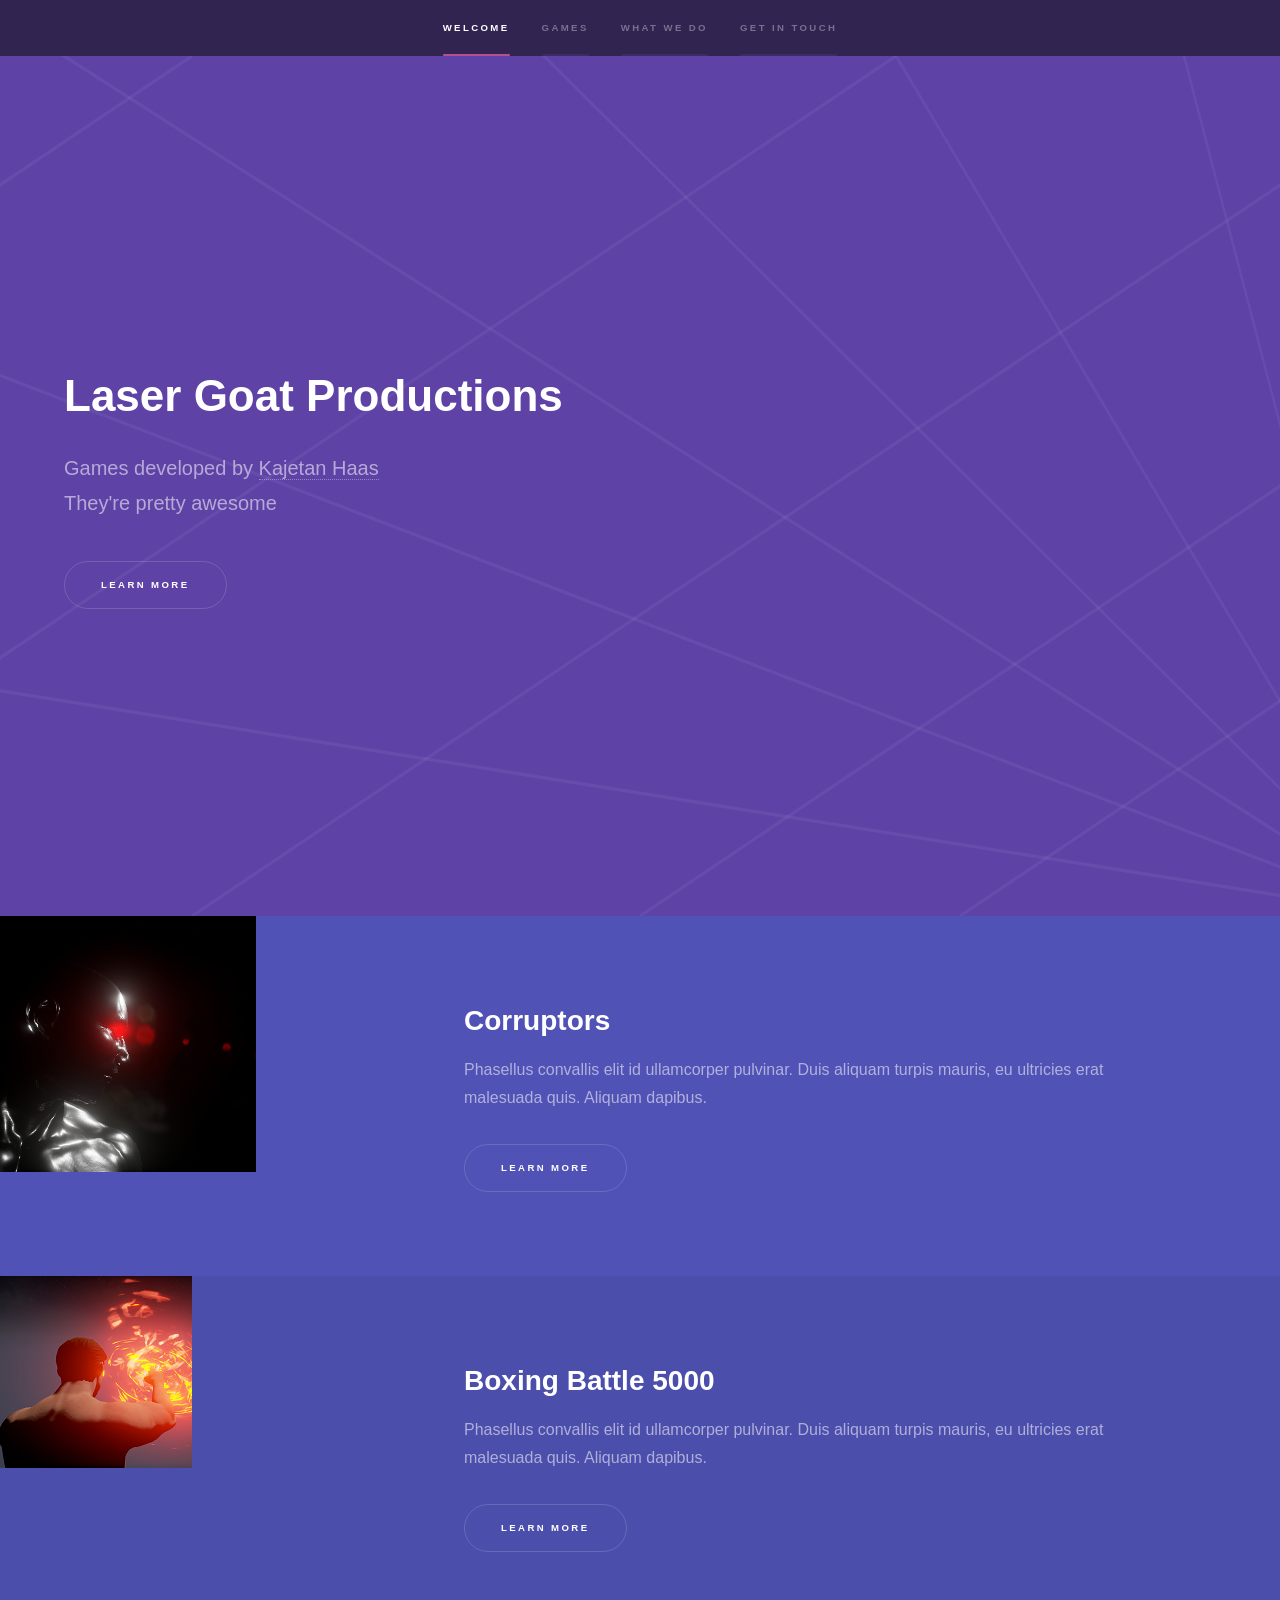
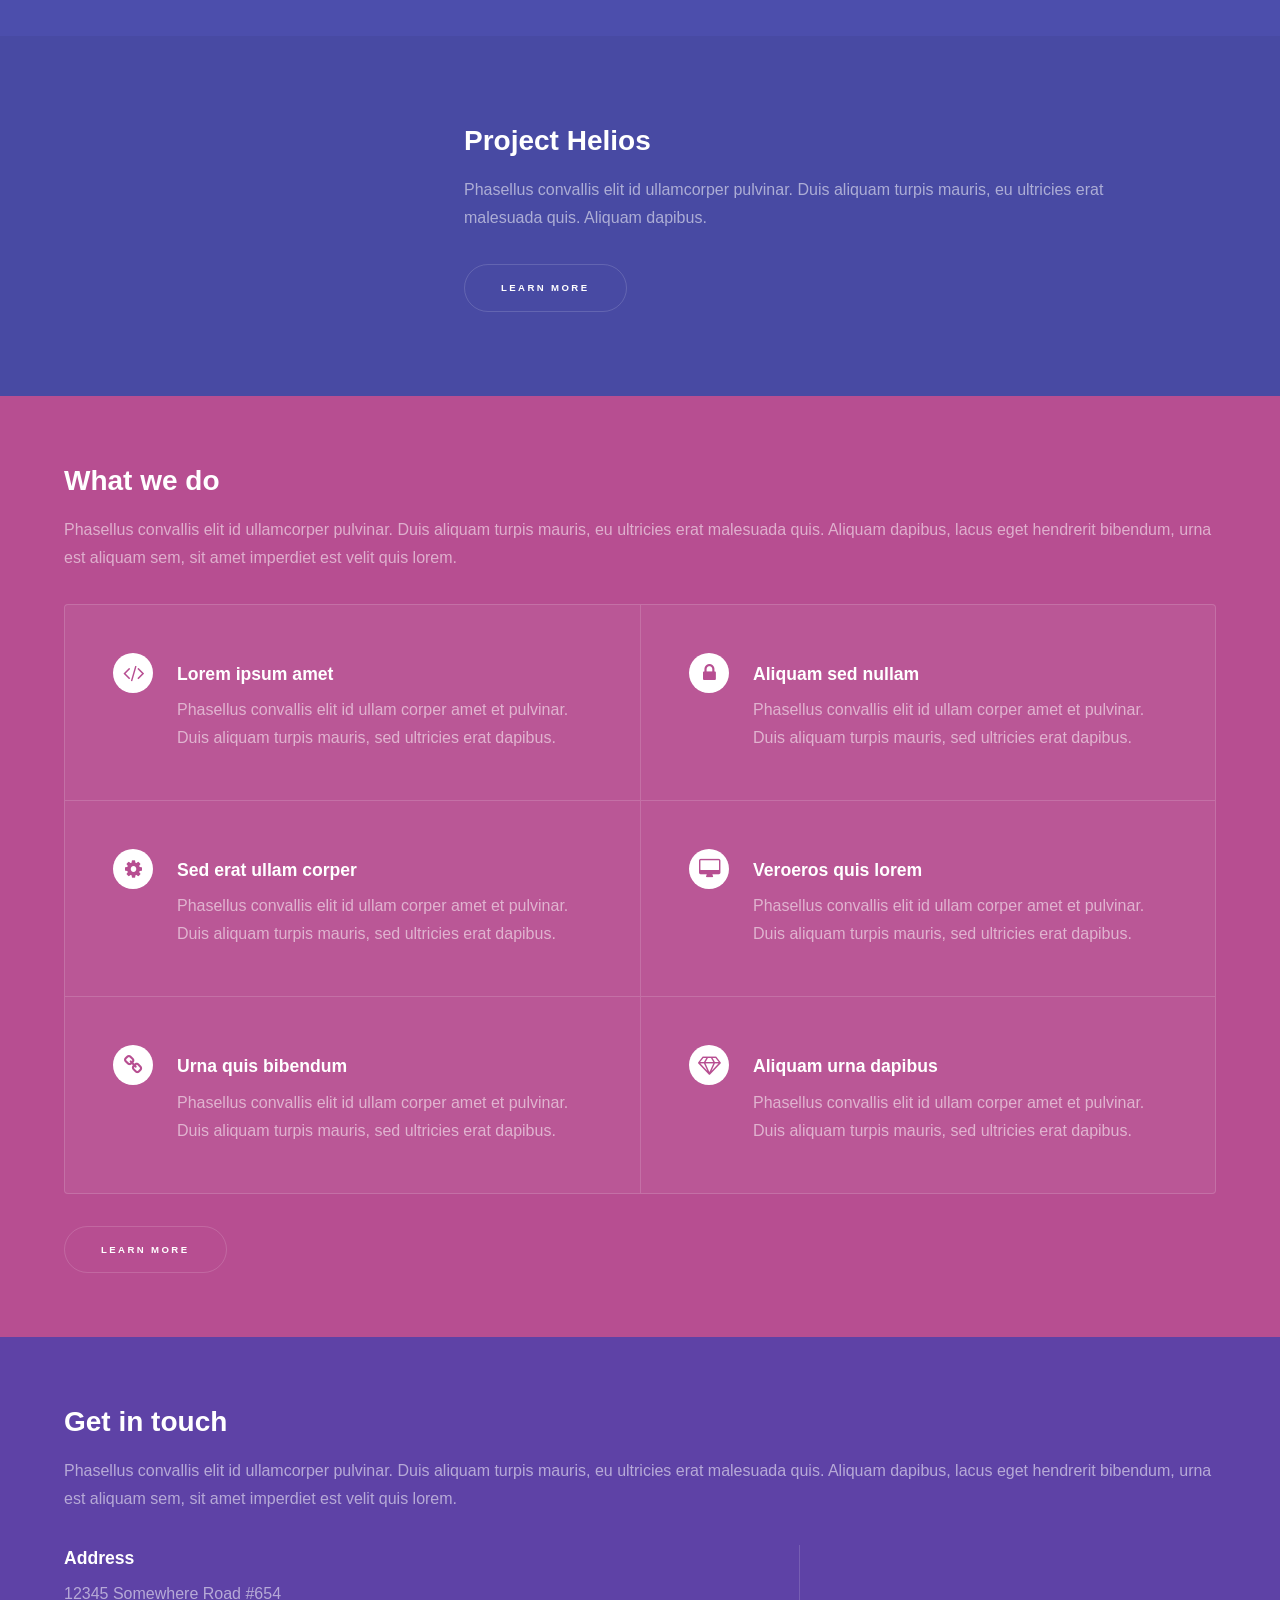
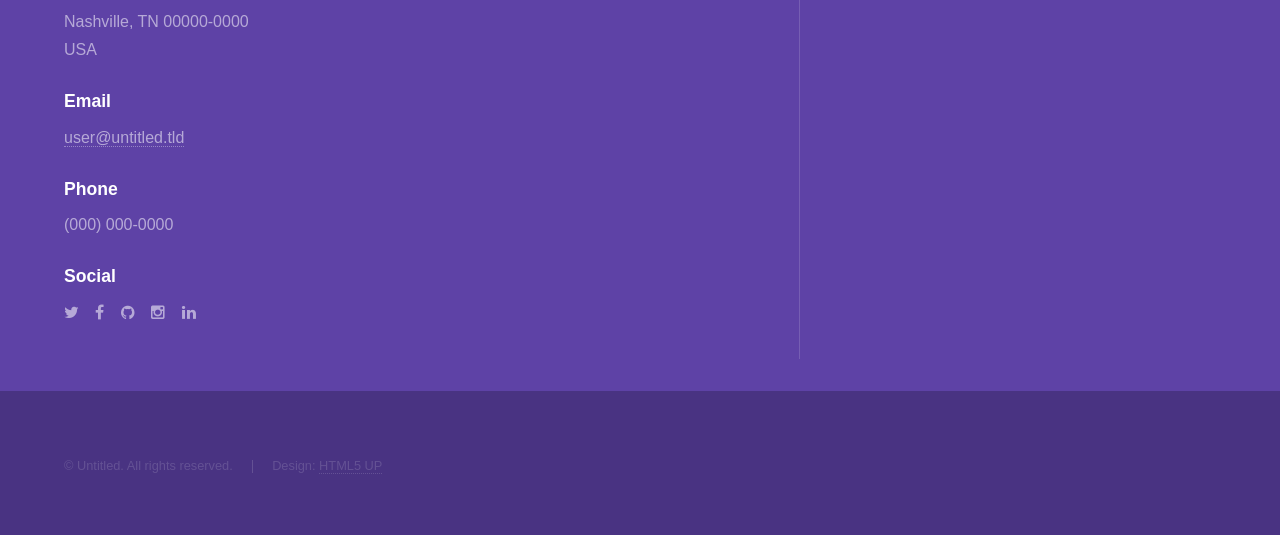
==== index.html @ 39c2677d "initial commit" ====
<!DOCTYPE HTML>
<!--
	Hyperspace by HTML5 UP
	html5up.net | @n33co
	Free for personal and commercial use under the CCA 3.0 license (html5up.net/license)
-->
<html>
	<head>
		<title>Laser Goat Productions</title>
		<meta charset="utf-8" />
		<meta name="viewport" content="width=device-width, initial-scale=1" />
		<!--[if lte IE 8]><script src="assets/js/ie/html5shiv.js"></script><![endif]-->
		<link rel="stylesheet" href="assets/css/main.css" />
		<!--[if lte IE 9]><link rel="stylesheet" href="assets/css/ie9.css" /><![endif]-->
		<!--[if lte IE 8]><link rel="stylesheet" href="assets/css/ie8.css" /><![endif]-->
	</head>
	<body>

		<!-- Sidebar -->
			<section id="sidebar">
				<div class="inner">
					<nav>
						<ul>
							<li><a href="#intro">Welcome</a></li>
							<li><a href="#one">Games</a></li>
							<li><a href="#two">What we do</a></li>
							<li><a href="#three">Get in touch</a></li>
						</ul>
					</nav>
				</div>
			</section>

		<!-- Wrapper -->
			<div id="wrapper">

				<!-- Intro -->
					<section id="intro" class="wrapper style1 fullscreen fade-up">
						<div class="inner">
							<h1>Laser Goat Productions</h1>
							<p>Games developed by <a href="http://kajetanhaas.me">Kajetan Haas</a><br />
							They're pretty awesome</p>
							<ul class="actions">
								<li><a href="#one" class="button scrolly">Learn more</a></li>
							</ul>
						</div>
					</section>

				<!-- One -->
					<section id="one" class="wrapper style2 spotlights">
						<section>
							<a href="#" class="image"><img src="images/pic01.jpg" alt="" data-position="center center" /></a>
							<div class="content">
								<div class="inner">
									<h2>Corruptors</h2>
									<p>Phasellus convallis elit id ullamcorper pulvinar. Duis aliquam turpis mauris, eu ultricies erat malesuada quis. Aliquam dapibus.</p>
									<ul class="actions">
										<li><a href="#" class="button">Learn more</a></li>
									</ul>
								</div>
							</div>
						</section>
						<section>
							<a href="#" class="image"><img src="images/pic02.jpg" alt="" data-position="top center" /></a>
							<div class="content">
								<div class="inner">
									<h2>Boxing Battle 5000</h2>
									<p>Phasellus convallis elit id ullamcorper pulvinar. Duis aliquam turpis mauris, eu ultricies erat malesuada quis. Aliquam dapibus.</p>
									<ul class="actions">
										<li><a href="#" class="button">Learn more</a></li>
									</ul>
								</div>
							</div>
						</section>
						<section>
							<a href="#" class="image"><img src="images/pic03.jpg" alt="" data-position="25% 25%" /></a>
							<div class="content">
								<div class="inner">
									<h2>Project Helios</h2>
									<p>Phasellus convallis elit id ullamcorper pulvinar. Duis aliquam turpis mauris, eu ultricies erat malesuada quis. Aliquam dapibus.</p>
									<ul class="actions">
										<li><a href="http://voidgoat.github.io/Helios-Web/" class="button">Learn more</a></li>
									</ul>
								</div>
							</div>
						</section>
					</section>

				<!-- Two -->
					<section id="two" class="wrapper style3 fade-up">
						<div class="inner">
							<h2>What we do</h2>
							<p>Phasellus convallis elit id ullamcorper pulvinar. Duis aliquam turpis mauris, eu ultricies erat malesuada quis. Aliquam dapibus, lacus eget hendrerit bibendum, urna est aliquam sem, sit amet imperdiet est velit quis lorem.</p>
							<div class="features">
								<section>
									<span class="icon major fa-code"></span>
									<h3>Lorem ipsum amet</h3>
									<p>Phasellus convallis elit id ullam corper amet et pulvinar. Duis aliquam turpis mauris, sed ultricies erat dapibus.</p>
								</section>
								<section>
									<span class="icon major fa-lock"></span>
									<h3>Aliquam sed nullam</h3>
									<p>Phasellus convallis elit id ullam corper amet et pulvinar. Duis aliquam turpis mauris, sed ultricies erat dapibus.</p>
								</section>
								<section>
									<span class="icon major fa-cog"></span>
									<h3>Sed erat ullam corper</h3>
									<p>Phasellus convallis elit id ullam corper amet et pulvinar. Duis aliquam turpis mauris, sed ultricies erat dapibus.</p>
								</section>
								<section>
									<span class="icon major fa-desktop"></span>
									<h3>Veroeros quis lorem</h3>
									<p>Phasellus convallis elit id ullam corper amet et pulvinar. Duis aliquam turpis mauris, sed ultricies erat dapibus.</p>
								</section>
								<section>
									<span class="icon major fa-chain"></span>
									<h3>Urna quis bibendum</h3>
									<p>Phasellus convallis elit id ullam corper amet et pulvinar. Duis aliquam turpis mauris, sed ultricies erat dapibus.</p>
								</section>
								<section>
									<span class="icon major fa-diamond"></span>
									<h3>Aliquam urna dapibus</h3>
									<p>Phasellus convallis elit id ullam corper amet et pulvinar. Duis aliquam turpis mauris, sed ultricies erat dapibus.</p>
								</section>
							</div>
							<ul class="actions">
								<li><a href="#" class="button">Learn more</a></li>
							</ul>
						</div>
					</section>

				<!-- Three -->
					<section id="three" class="wrapper style1 fade-up">
						<div class="inner">
							<h2>Get in touch</h2>
							<p>Phasellus convallis elit id ullamcorper pulvinar. Duis aliquam turpis mauris, eu ultricies erat malesuada quis. Aliquam dapibus, lacus eget hendrerit bibendum, urna est aliquam sem, sit amet imperdiet est velit quis lorem.</p>
							<div class="split style1">
								<section>
									<ul class="contact">
										<li>
											<h3>Address</h3>
											<span>12345 Somewhere Road #654<br />
											Nashville, TN 00000-0000<br />
											USA</span>
										</li>
										<li>
											<h3>Email</h3>
											<a href="#">user@untitled.tld</a>
										</li>
										<li>
											<h3>Phone</h3>
											<span>(000) 000-0000</span>
										</li>
										<li>
											<h3>Social</h3>
											<ul class="icons">
												<li><a href="#" class="fa-twitter"><span class="label">Twitter</span></a></li>
												<li><a href="#" class="fa-facebook"><span class="label">Facebook</span></a></li>
												<li><a href="#" class="fa-github"><span class="label">GitHub</span></a></li>
												<li><a href="#" class="fa-instagram"><span class="label">Instagram</span></a></li>
												<li><a href="#" class="fa-linkedin"><span class="label">LinkedIn</span></a></li>
											</ul>
										</li>
									</ul>
								</section>
							</div>
						</div>
					</section>

			</div>

		<!-- Footer -->
			<footer id="footer" class="wrapper style1-alt">
				<div class="inner">
					<ul class="menu">
						<li>&copy; Untitled. All rights reserved.</li><li>Design: <a href="http://html5up.net">HTML5 UP</a></li>
					</ul>
				</div>
			</footer>

		<!-- Scripts -->
			<script src="assets/js/jquery.min.js"></script>
			<script src="assets/js/jquery.scrollex.min.js"></script>
			<script src="assets/js/jquery.scrolly.min.js"></script>
			<script src="assets/js/skel.min.js"></script>
			<script src="assets/js/util.js"></script>
			<!--[if lte IE 8]><script src="assets/js/ie/respond.min.js"></script><![endif]-->
			<script src="assets/js/main.js"></script>

	</body>
</html>
---- assets/css/main.css ----
@import url(font-awesome.min.css);

/*
	Hyperspace by HTML5 UP
	html5up.net | @n33co
	Free for personal and commercial use under the CCA 3.0 license (html5up.net/license)
*/

/* Reset */

	html, body, div, span, applet, object, iframe, h1, h2, h3, h4, h5, h6, p, blockquote, pre, a, abbr, acronym, address, big, cite, code, del, dfn, em, img, ins, kbd, q, s, samp, small, strike, strong, sub, sup, tt, var, b, u, i, center, dl, dt, dd, ol, ul, li, fieldset, form, label, legend, table, caption, tbody, tfoot, thead, tr, th, td, article, aside, canvas, details, embed, figure, figcaption, footer, header, hgroup, menu, nav, output, ruby, section, summary, time, mark, audio, video {
		margin: 0;
		padding: 0;
		border: 0;
		font-size: 100%;
		font: inherit;
		vertical-align: baseline;
	}

	article, aside, details, figcaption, figure, footer, header, hgroup, menu, nav, section {
		display: block;
	}

	body {
		line-height: 1;
	}

	ol, ul {
		list-style: none;
	}

	blockquote, q {
		quotes: none;
	}

	blockquote:before, blockquote:after, q:before, q:after {
		content: '';
		content: none;
	}

	table {
		border-collapse: collapse;
		border-spacing: 0;
	}

	body {
		-webkit-text-size-adjust: none;
	}

/* Box Model */

	*, *:before, *:after {
		-moz-box-sizing: border-box;
		-webkit-box-sizing: border-box;
		box-sizing: border-box;
	}

/* Grid */

	.row {
		border-bottom: solid 1px transparent;
		-moz-box-sizing: border-box;
		-webkit-box-sizing: border-box;
		box-sizing: border-box;
	}

	.row > * {
		float: left;
		-moz-box-sizing: border-box;
		-webkit-box-sizing: border-box;
		box-sizing: border-box;
	}

	.row:after, .row:before {
		content: '';
		display: block;
		clear: both;
		height: 0;
	}

	.row.uniform > * > :first-child {
		margin-top: 0;
	}

	.row.uniform > * > :last-child {
		margin-bottom: 0;
	}

	.row.\30 \25 > * {
		padding: 0 0 0 0em;
	}

	.row.\30 \25 {
		margin: 0 0 -1px 0em;
	}

	.row.uniform.\30 \25 > * {
		padding: 0em 0 0 0em;
	}

	.row.uniform.\30 \25 {
		margin: 0em 0 -1px 0em;
	}

	.row > * {
		padding: 0 0 0 1.5em;
	}

	.row {
		margin: 0 0 -1px -1.5em;
	}

	.row.uniform > * {
		padding: 1.5em 0 0 1.5em;
	}

	.row.uniform {
		margin: -1.5em 0 -1px -1.5em;
	}

	.row.\32 00\25 > * {
		padding: 0 0 0 3em;
	}

	.row.\32 00\25 {
		margin: 0 0 -1px -3em;
	}

	.row.uniform.\32 00\25 > * {
		padding: 3em 0 0 3em;
	}

	.row.uniform.\32 00\25 {
		margin: -3em 0 -1px -3em;
	}

	.row.\31 50\25 > * {
		padding: 0 0 0 2.25em;
	}

	.row.\31 50\25 {
		margin: 0 0 -1px -2.25em;
	}

	.row.uniform.\31 50\25 > * {
		padding: 2.25em 0 0 2.25em;
	}

	.row.uniform.\31 50\25 {
		margin: -2.25em 0 -1px -2.25em;
	}

	.row.\35 0\25 > * {
		padding: 0 0 0 0.75em;
	}

	.row.\35 0\25 {
		margin: 0 0 -1px -0.75em;
	}

	.row.uniform.\35 0\25 > * {
		padding: 0.75em 0 0 0.75em;
	}

	.row.uniform.\35 0\25 {
		margin: -0.75em 0 -1px -0.75em;
	}

	.row.\32 5\25 > * {
		padding: 0 0 0 0.375em;
	}

	.row.\32 5\25 {
		margin: 0 0 -1px -0.375em;
	}

	.row.uniform.\32 5\25 > * {
		padding: 0.375em 0 0 0.375em;
	}

	.row.uniform.\32 5\25 {
		margin: -0.375em 0 -1px -0.375em;
	}

	.\31 2u, .\31 2u\24 {
		width: 100%;
		clear: none;
		margin-left: 0;
	}

	.\31 1u, .\31 1u\24 {
		width: 91.6666666667%;
		clear: none;
		margin-left: 0;
	}

	.\31 0u, .\31 0u\24 {
		width: 83.3333333333%;
		clear: none;
		margin-left: 0;
	}

	.\39 u, .\39 u\24 {
		width: 75%;
		clear: none;
		margin-left: 0;
	}

	.\38 u, .\38 u\24 {
		width: 66.6666666667%;
		clear: none;
		margin-left: 0;
	}

	.\37 u, .\37 u\24 {
		width: 58.3333333333%;
		clear: none;
		margin-left: 0;
	}

	.\36 u, .\36 u\24 {
		width: 50%;
		clear: none;
		margin-left: 0;
	}

	.\35 u, .\35 u\24 {
		width: 41.6666666667%;
		clear: none;
		margin-left: 0;
	}

	.\34 u, .\34 u\24 {
		width: 33.3333333333%;
		clear: none;
		margin-left: 0;
	}

	.\33 u, .\33 u\24 {
		width: 25%;
		clear: none;
		margin-left: 0;
	}

	.\32 u, .\32 u\24 {
		width: 16.6666666667%;
		clear: none;
		margin-left: 0;
	}

	.\31 u, .\31 u\24 {
		width: 8.3333333333%;
		clear: none;
		margin-left: 0;
	}

	.\31 2u\24 + *,
	.\31 1u\24 + *,
	.\31 0u\24 + *,
	.\39 u\24 + *,
	.\38 u\24 + *,
	.\37 u\24 + *,
	.\36 u\24 + *,
	.\35 u\24 + *,
	.\34 u\24 + *,
	.\33 u\24 + *,
	.\32 u\24 + *,
	.\31 u\24 + * {
		clear: left;
	}

	.\-11u {
		margin-left: 91.66667%;
	}

	.\-10u {
		margin-left: 83.33333%;
	}

	.\-9u {
		margin-left: 75%;
	}

	.\-8u {
		margin-left: 66.66667%;
	}

	.\-7u {
		margin-left: 58.33333%;
	}

	.\-6u {
		margin-left: 50%;
	}

	.\-5u {
		margin-left: 41.66667%;
	}

	.\-4u {
		margin-left: 33.33333%;
	}

	.\-3u {
		margin-left: 25%;
	}

	.\-2u {
		margin-left: 16.66667%;
	}

	.\-1u {
		margin-left: 8.33333%;
	}

	@media screen and (max-width: 1680px) {

		.row > * {
			padding: 0 0 0 1.5em;
		}

		.row {
			margin: 0 0 -1px -1.5em;
		}

		.row.uniform > * {
			padding: 1.5em 0 0 1.5em;
		}

		.row.uniform {
			margin: -1.5em 0 -1px -1.5em;
		}

		.row.\32 00\25 > * {
			padding: 0 0 0 3em;
		}

		.row.\32 00\25 {
			margin: 0 0 -1px -3em;
		}

		.row.uniform.\32 00\25 > * {
			padding: 3em 0 0 3em;
		}

		.row.uniform.\32 00\25 {
			margin: -3em 0 -1px -3em;
		}

		.row.\31 50\25 > * {
			padding: 0 0 0 2.25em;
		}

		.row.\31 50\25 {
			margin: 0 0 -1px -2.25em;
		}

		.row.uniform.\31 50\25 > * {
			padding: 2.25em 0 0 2.25em;
		}

		.row.uniform.\31 50\25 {
			margin: -2.25em 0 -1px -2.25em;
		}

		.row.\35 0\25 > * {
			padding: 0 0 0 0.75em;
		}

		.row.\35 0\25 {
			margin: 0 0 -1px -0.75em;
		}

		.row.uniform.\35 0\25 > * {
			padding: 0.75em 0 0 0.75em;
		}

		.row.uniform.\35 0\25 {
			margin: -0.75em 0 -1px -0.75em;
		}

		.row.\32 5\25 > * {
			padding: 0 0 0 0.375em;
		}

		.row.\32 5\25 {
			margin: 0 0 -1px -0.375em;
		}

		.row.uniform.\32 5\25 > * {
			padding: 0.375em 0 0 0.375em;
		}

		.row.uniform.\32 5\25 {
			margin: -0.375em 0 -1px -0.375em;
		}

		.\31 2u\28xlarge\29, .\31 2u\24\28xlarge\29 {
			width: 100%;
			clear: none;
			margin-left: 0;
		}

		.\31 1u\28xlarge\29, .\31 1u\24\28xlarge\29 {
			width: 91.6666666667%;
			clear: none;
			margin-left: 0;
		}

		.\31 0u\28xlarge\29, .\31 0u\24\28xlarge\29 {
			width: 83.3333333333%;
			clear: none;
			margin-left: 0;
		}

		.\39 u\28xlarge\29, .\39 u\24\28xlarge\29 {
			width: 75%;
			clear: none;
			margin-left: 0;
		}

		.\38 u\28xlarge\29, .\38 u\24\28xlarge\29 {
			width: 66.6666666667%;
			clear: none;
			margin-left: 0;
		}

		.\37 u\28xlarge\29, .\37 u\24\28xlarge\29 {
			width: 58.3333333333%;
			clear: none;
			margin-left: 0;
		}

		.\36 u\28xlarge\29, .\36 u\24\28xlarge\29 {
			width: 50%;
			clear: none;
			margin-left: 0;
		}

		.\35 u\28xlarge\29, .\35 u\24\28xlarge\29 {
			width: 41.6666666667%;
			clear: none;
			margin-left: 0;
		}

		.\34 u\28xlarge\29, .\34 u\24\28xlarge\29 {
			width: 33.3333333333%;
			clear: none;
			margin-left: 0;
		}

		.\33 u\28xlarge\29, .\33 u\24\28xlarge\29 {
			width: 25%;
			clear: none;
			margin-left: 0;
		}

		.\32 u\28xlarge\29, .\32 u\24\28xlarge\29 {
			width: 16.6666666667%;
			clear: none;
			margin-left: 0;
		}

		.\31 u\28xlarge\29, .\31 u\24\28xlarge\29 {
			width: 8.3333333333%;
			clear: none;
			margin-left: 0;
		}

		.\31 2u\24\28xlarge\29 + *,
		.\31 1u\24\28xlarge\29 + *,
		.\31 0u\24\28xlarge\29 + *,
		.\39 u\24\28xlarge\29 + *,
		.\38 u\24\28xlarge\29 + *,
		.\37 u\24\28xlarge\29 + *,
		.\36 u\24\28xlarge\29 + *,
		.\35 u\24\28xlarge\29 + *,
		.\34 u\24\28xlarge\29 + *,
		.\33 u\24\28xlarge\29 + *,
		.\32 u\24\28xlarge\29 + *,
		.\31 u\24\28xlarge\29 + * {
			clear: left;
		}

		.\-11u\28xlarge\29 {
			margin-left: 91.66667%;
		}

		.\-10u\28xlarge\29 {
			margin-left: 83.33333%;
		}

		.\-9u\28xlarge\29 {
			margin-left: 75%;
		}

		.\-8u\28xlarge\29 {
			margin-left: 66.66667%;
		}

		.\-7u\28xlarge\29 {
			margin-left: 58.33333%;
		}

		.\-6u\28xlarge\29 {
			margin-left: 50%;
		}

		.\-5u\28xlarge\29 {
			margin-left: 41.66667%;
		}

		.\-4u\28xlarge\29 {
			margin-left: 33.33333%;
		}

		.\-3u\28xlarge\29 {
			margin-left: 25%;
		}

		.\-2u\28xlarge\29 {
			margin-left: 16.66667%;
		}

		.\-1u\28xlarge\29 {
			margin-left: 8.33333%;
		}

	}

	@media screen and (max-width: 1280px) {

		.row > * {
			padding: 0 0 0 1.5em;
		}

		.row {
			margin: 0 0 -1px -1.5em;
		}

		.row.uniform > * {
			padding: 1.5em 0 0 1.5em;
		}

		.row.uniform {
			margin: -1.5em 0 -1px -1.5em;
		}

		.row.\32 00\25 > * {
			padding: 0 0 0 3em;
		}

		.row.\32 00\25 {
			margin: 0 0 -1px -3em;
		}

		.row.uniform.\32 00\25 > * {
			padding: 3em 0 0 3em;
		}

		.row.uniform.\32 00\25 {
			margin: -3em 0 -1px -3em;
		}

		.row.\31 50\25 > * {
			padding: 0 0 0 2.25em;
		}

		.row.\31 50\25 {
			margin: 0 0 -1px -2.25em;
		}

		.row.uniform.\31 50\25 > * {
			padding: 2.25em 0 0 2.25em;
		}

		.row.uniform.\31 50\25 {
			margin: -2.25em 0 -1px -2.25em;
		}

		.row.\35 0\25 > * {
			padding: 0 0 0 0.75em;
		}

		.row.\35 0\25 {
			margin: 0 0 -1px -0.75em;
		}

		.row.uniform.\35 0\25 > * {
			padding: 0.75em 0 0 0.75em;
		}

		.row.uniform.\35 0\25 {
			margin: -0.75em 0 -1px -0.75em;
		}

		.row.\32 5\25 > * {
			padding: 0 0 0 0.375em;
		}

		.row.\32 5\25 {
			margin: 0 0 -1px -0.375em;
		}

		.row.uniform.\32 5\25 > * {
			padding: 0.375em 0 0 0.375em;
		}

		.row.uniform.\32 5\25 {
			margin: -0.375em 0 -1px -0.375em;
		}

		.\31 2u\28large\29, .\31 2u\24\28large\29 {
			width: 100%;
			clear: none;
			margin-left: 0;
		}

		.\31 1u\28large\29, .\31 1u\24\28large\29 {
			width: 91.6666666667%;
			clear: none;
			margin-left: 0;
		}

		.\31 0u\28large\29, .\31 0u\24\28large\29 {
			width: 83.3333333333%;
			clear: none;
			margin-left: 0;
		}

		.\39 u\28large\29, .\39 u\24\28large\29 {
			width: 75%;
			clear: none;
			margin-left: 0;
		}

		.\38 u\28large\29, .\38 u\24\28large\29 {
			width: 66.6666666667%;
			clear: none;
			margin-left: 0;
		}

		.\37 u\28large\29, .\37 u\24\28large\29 {
			width: 58.3333333333%;
			clear: none;
			margin-left: 0;
		}

		.\36 u\28large\29, .\36 u\24\28large\29 {
			width: 50%;
			clear: none;
			margin-left: 0;
		}

		.\35 u\28large\29, .\35 u\24\28large\29 {
			width: 41.6666666667%;
			clear: none;
			margin-left: 0;
		}

		.\34 u\28large\29, .\34 u\24\28large\29 {
			width: 33.3333333333%;
			clear: none;
			margin-left: 0;
		}

		.\33 u\28large\29, .\33 u\24\28large\29 {
			width: 25%;
			clear: none;
			margin-left: 0;
		}

		.\32 u\28large\29, .\32 u\24\28large\29 {
			width: 16.6666666667%;
			clear: none;
			margin-left: 0;
		}

		.\31 u\28large\29, .\31 u\24\28large\29 {
			width: 8.3333333333%;
			clear: none;
			margin-left: 0;
		}

		.\31 2u\24\28large\29 + *,
		.\31 1u\24\28large\29 + *,
		.\31 0u\24\28large\29 + *,
		.\39 u\24\28large\29 + *,
		.\38 u\24\28large\29 + *,
		.\37 u\24\28large\29 + *,
		.\36 u\24\28large\29 + *,
		.\35 u\24\28large\29 + *,
		.\34 u\24\28large\29 + *,
		.\33 u\24\28large\29 + *,
		.\32 u\24\28large\29 + *,
		.\31 u\24\28large\29 + * {
			clear: left;
		}

		.\-11u\28large\29 {
			margin-left: 91.66667%;
		}

		.\-10u\28large\29 {
			margin-left: 83.33333%;
		}

		.\-9u\28large\29 {
			margin-left: 75%;
		}

		.\-8u\28large\29 {
			margin-left: 66.66667%;
		}

		.\-7u\28large\29 {
			margin-left: 58.33333%;
		}

		.\-6u\28large\29 {
			margin-left: 50%;
		}

		.\-5u\28large\29 {
			margin-left: 41.66667%;
		}

		.\-4u\28large\29 {
			margin-left: 33.33333%;
		}

		.\-3u\28large\29 {
			margin-left: 25%;
		}

		.\-2u\28large\29 {
			margin-left: 16.66667%;
		}

		.\-1u\28large\29 {
			margin-left: 8.33333%;
		}

	}

	@media screen and (max-width: 980px) {

		.row > * {
			padding: 0 0 0 1.5em;
		}

		.row {
			margin: 0 0 -1px -1.5em;
		}

		.row.uniform > * {
			padding: 1.5em 0 0 1.5em;
		}

		.row.uniform {
			margin: -1.5em 0 -1px -1.5em;
		}

		.row.\32 00\25 > * {
			padding: 0 0 0 3em;
		}

		.row.\32 00\25 {
			margin: 0 0 -1px -3em;
		}

		.row.uniform.\32 00\25 > * {
			padding: 3em 0 0 3em;
		}

		.row.uniform.\32 00\25 {
			margin: -3em 0 -1px -3em;
		}

		.row.\31 50\25 > * {
			padding: 0 0 0 2.25em;
		}

		.row.\31 50\25 {
			margin: 0 0 -1px -2.25em;
		}

		.row.uniform.\31 50\25 > * {
			padding: 2.25em 0 0 2.25em;
		}

		.row.uniform.\31 50\25 {
			margin: -2.25em 0 -1px -2.25em;
		}

		.row.\35 0\25 > * {
			padding: 0 0 0 0.75em;
		}

		.row.\35 0\25 {
			margin: 0 0 -1px -0.75em;
		}

		.row.uniform.\35 0\25 > * {
			padding: 0.75em 0 0 0.75em;
		}

		.row.uniform.\35 0\25 {
			margin: -0.75em 0 -1px -0.75em;
		}

		.row.\32 5\25 > * {
			padding: 0 0 0 0.375em;
		}

		.row.\32 5\25 {
			margin: 0 0 -1px -0.375em;
		}

		.row.uniform.\32 5\25 > * {
			padding: 0.375em 0 0 0.375em;
		}

		.row.uniform.\32 5\25 {
			margin: -0.375em 0 -1px -0.375em;
		}

		.\31 2u\28medium\29, .\31 2u\24\28medium\29 {
			width: 100%;
			clear: none;
			margin-left: 0;
		}

		.\31 1u\28medium\29, .\31 1u\24\28medium\29 {
			width: 91.6666666667%;
			clear: none;
			margin-left: 0;
		}

		.\31 0u\28medium\29, .\31 0u\24\28medium\29 {
			width: 83.3333333333%;
			clear: none;
			margin-left: 0;
		}

		.\39 u\28medium\29, .\39 u\24\28medium\29 {
			width: 75%;
			clear: none;
			margin-left: 0;
		}

		.\38 u\28medium\29, .\38 u\24\28medium\29 {
			width: 66.6666666667%;
			clear: none;
			margin-left: 0;
		}

		.\37 u\28medium\29, .\37 u\24\28medium\29 {
			width: 58.3333333333%;
			clear: none;
			margin-left: 0;
		}

		.\36 u\28medium\29, .\36 u\24\28medium\29 {
			width: 50%;
			clear: none;
			margin-left: 0;
		}

		.\35 u\28medium\29, .\35 u\24\28medium\29 {
			width: 41.6666666667%;
			clear: none;
			margin-left: 0;
		}

		.\34 u\28medium\29, .\34 u\24\28medium\29 {
			width: 33.3333333333%;
			clear: none;
			margin-left: 0;
		}

		.\33 u\28medium\29, .\33 u\24\28medium\29 {
			width: 25%;
			clear: none;
			margin-left: 0;
		}

		.\32 u\28medium\29, .\32 u\24\28medium\29 {
			width: 16.6666666667%;
			clear: none;
			margin-left: 0;
		}

		.\31 u\28medium\29, .\31 u\24\28medium\29 {
			width: 8.3333333333%;
			clear: none;
			margin-left: 0;
		}

		.\31 2u\24\28medium\29 + *,
		.\31 1u\24\28medium\29 + *,
		.\31 0u\24\28medium\29 + *,
		.\39 u\24\28medium\29 + *,
		.\38 u\24\28medium\29 + *,
		.\37 u\24\28medium\29 + *,
		.\36 u\24\28medium\29 + *,
		.\35 u\24\28medium\29 + *,
		.\34 u\24\28medium\29 + *,
		.\33 u\24\28medium\29 + *,
		.\32 u\24\28medium\29 + *,
		.\31 u\24\28medium\29 + * {
			clear: left;
		}

		.\-11u\28medium\29 {
			margin-left: 91.66667%;
		}

		.\-10u\28medium\29 {
			margin-left: 83.33333%;
		}

		.\-9u\28medium\29 {
			margin-left: 75%;
		}

		.\-8u\28medium\29 {
			margin-left: 66.66667%;
		}

		.\-7u\28medium\29 {
			margin-left: 58.33333%;
		}

		.\-6u\28medium\29 {
			margin-left: 50%;
		}

		.\-5u\28medium\29 {
			margin-left: 41.66667%;
		}

		.\-4u\28medium\29 {
			margin-left: 33.33333%;
		}

		.\-3u\28medium\29 {
			margin-left: 25%;
		}

		.\-2u\28medium\29 {
			margin-left: 16.66667%;
		}

		.\-1u\28medium\29 {
			margin-left: 8.33333%;
		}

	}

	@media screen and (max-width: 736px) {

		.row > * {
			padding: 0 0 0 1.5em;
		}

		.row {
			margin: 0 0 -1px -1.5em;
		}

		.row.uniform > * {
			padding: 1.5em 0 0 1.5em;
		}

		.row.uniform {
			margin: -1.5em 0 -1px -1.5em;
		}

		.row.\32 00\25 > * {
			padding: 0 0 0 3em;
		}

		.row.\32 00\25 {
			margin: 0 0 -1px -3em;
		}

		.row.uniform.\32 00\25 > * {
			padding: 3em 0 0 3em;
		}

		.row.uniform.\32 00\25 {
			margin: -3em 0 -1px -3em;
		}

		.row.\31 50\25 > * {
			padding: 0 0 0 2.25em;
		}

		.row.\31 50\25 {
			margin: 0 0 -1px -2.25em;
		}

		.row.uniform.\31 50\25 > * {
			padding: 2.25em 0 0 2.25em;
		}

		.row.uniform.\31 50\25 {
			margin: -2.25em 0 -1px -2.25em;
		}

		.row.\35 0\25 > * {
			padding: 0 0 0 0.75em;
		}

		.row.\35 0\25 {
			margin: 0 0 -1px -0.75em;
		}

		.row.uniform.\35 0\25 > * {
			padding: 0.75em 0 0 0.75em;
		}

		.row.uniform.\35 0\25 {
			margin: -0.75em 0 -1px -0.75em;
		}

		.row.\32 5\25 > * {
			padding: 0 0 0 0.375em;
		}

		.row.\32 5\25 {
			margin: 0 0 -1px -0.375em;
		}

		.row.uniform.\32 5\25 > * {
			padding: 0.375em 0 0 0.375em;
		}

		.row.uniform.\32 5\25 {
			margin: -0.375em 0 -1px -0.375em;
		}

		.\31 2u\28small\29, .\31 2u\24\28small\29 {
			width: 100%;
			clear: none;
			margin-left: 0;
		}

		.\31 1u\28small\29, .\31 1u\24\28small\29 {
			width: 91.6666666667%;
			clear: none;
			margin-left: 0;
		}

		.\31 0u\28small\29, .\31 0u\24\28small\29 {
			width: 83.3333333333%;
			clear: none;
			margin-left: 0;
		}

		.\39 u\28small\29, .\39 u\24\28small\29 {
			width: 75%;
			clear: none;
			margin-left: 0;
		}

		.\38 u\28small\29, .\38 u\24\28small\29 {
			width: 66.6666666667%;
			clear: none;
			margin-left: 0;
		}

		.\37 u\28small\29, .\37 u\24\28small\29 {
			width: 58.3333333333%;
			clear: none;
			margin-left: 0;
		}

		.\36 u\28small\29, .\36 u\24\28small\29 {
			width: 50%;
			clear: none;
			margin-left: 0;
		}

		.\35 u\28small\29, .\35 u\24\28small\29 {
			width: 41.6666666667%;
			clear: none;
			margin-left: 0;
		}

		.\34 u\28small\29, .\34 u\24\28small\29 {
			width: 33.3333333333%;
			clear: none;
			margin-left: 0;
		}

		.\33 u\28small\29, .\33 u\24\28small\29 {
			width: 25%;
			clear: none;
			margin-left: 0;
		}

		.\32 u\28small\29, .\32 u\24\28small\29 {
			width: 16.6666666667%;
			clear: none;
			margin-left: 0;
		}

		.\31 u\28small\29, .\31 u\24\28small\29 {
			width: 8.3333333333%;
			clear: none;
			margin-left: 0;
		}

		.\31 2u\24\28small\29 + *,
		.\31 1u\24\28small\29 + *,
		.\31 0u\24\28small\29 + *,
		.\39 u\24\28small\29 + *,
		.\38 u\24\28small\29 + *,
		.\37 u\24\28small\29 + *,
		.\36 u\24\28small\29 + *,
		.\35 u\24\28small\29 + *,
		.\34 u\24\28small\29 + *,
		.\33 u\24\28small\29 + *,
		.\32 u\24\28small\29 + *,
		.\31 u\24\28small\29 + * {
			clear: left;
		}

		.\-11u\28small\29 {
			margin-left: 91.66667%;
		}

		.\-10u\28small\29 {
			margin-left: 83.33333%;
		}

		.\-9u\28small\29 {
			margin-left: 75%;
		}

		.\-8u\28small\29 {
			margin-left: 66.66667%;
		}

		.\-7u\28small\29 {
			margin-left: 58.33333%;
		}

		.\-6u\28small\29 {
			margin-left: 50%;
		}

		.\-5u\28small\29 {
			margin-left: 41.66667%;
		}

		.\-4u\28small\29 {
			margin-left: 33.33333%;
		}

		.\-3u\28small\29 {
			margin-left: 25%;
		}

		.\-2u\28small\29 {
			margin-left: 16.66667%;
		}

		.\-1u\28small\29 {
			margin-left: 8.33333%;
		}

	}

	@media screen and (max-width: 480px) {

		.row > * {
			padding: 0 0 0 1.5em;
		}

		.row {
			margin: 0 0 -1px -1.5em;
		}

		.row.uniform > * {
			padding: 1.5em 0 0 1.5em;
		}

		.row.uniform {
			margin: -1.5em 0 -1px -1.5em;
		}

		.row.\32 00\25 > * {
			padding: 0 0 0 3em;
		}

		.row.\32 00\25 {
			margin: 0 0 -1px -3em;
		}

		.row.uniform.\32 00\25 > * {
			padding: 3em 0 0 3em;
		}

		.row.uniform.\32 00\25 {
			margin: -3em 0 -1px -3em;
		}

		.row.\31 50\25 > * {
			padding: 0 0 0 2.25em;
		}

		.row.\31 50\25 {
			margin: 0 0 -1px -2.25em;
		}

		.row.uniform.\31 50\25 > * {
			padding: 2.25em 0 0 2.25em;
		}

		.row.uniform.\31 50\25 {
			margin: -2.25em 0 -1px -2.25em;
		}

		.row.\35 0\25 > * {
			padding: 0 0 0 0.75em;
		}

		.row.\35 0\25 {
			margin: 0 0 -1px -0.75em;
		}

		.row.uniform.\35 0\25 > * {
			padding: 0.75em 0 0 0.75em;
		}

		.row.uniform.\35 0\25 {
			margin: -0.75em 0 -1px -0.75em;
		}

		.row.\32 5\25 > * {
			padding: 0 0 0 0.375em;
		}

		.row.\32 5\25 {
			margin: 0 0 -1px -0.375em;
		}

		.row.uniform.\32 5\25 > * {
			padding: 0.375em 0 0 0.375em;
		}

		.row.uniform.\32 5\25 {
			margin: -0.375em 0 -1px -0.375em;
		}

		.\31 2u\28xsmall\29, .\31 2u\24\28xsmall\29 {
			width: 100%;
			clear: none;
			margin-left: 0;
		}

		.\31 1u\28xsmall\29, .\31 1u\24\28xsmall\29 {
			width: 91.6666666667%;
			clear: none;
			margin-left: 0;
		}

		.\31 0u\28xsmall\29, .\31 0u\24\28xsmall\29 {
			width: 83.3333333333%;
			clear: none;
			margin-left: 0;
		}

		.\39 u\28xsmall\29, .\39 u\24\28xsmall\29 {
			width: 75%;
			clear: none;
			margin-left: 0;
		}

		.\38 u\28xsmall\29, .\38 u\24\28xsmall\29 {
			width: 66.6666666667%;
			clear: none;
			margin-left: 0;
		}

		.\37 u\28xsmall\29, .\37 u\24\28xsmall\29 {
			width: 58.3333333333%;
			clear: none;
			margin-left: 0;
		}

		.\36 u\28xsmall\29, .\36 u\24\28xsmall\29 {
			width: 50%;
			clear: none;
			margin-left: 0;
		}

		.\35 u\28xsmall\29, .\35 u\24\28xsmall\29 {
			width: 41.6666666667%;
			clear: none;
			margin-left: 0;
		}

		.\34 u\28xsmall\29, .\34 u\24\28xsmall\29 {
			width: 33.3333333333%;
			clear: none;
			margin-left: 0;
		}

		.\33 u\28xsmall\29, .\33 u\24\28xsmall\29 {
			width: 25%;
			clear: none;
			margin-left: 0;
		}

		.\32 u\28xsmall\29, .\32 u\24\28xsmall\29 {
			width: 16.6666666667%;
			clear: none;
			margin-left: 0;
		}

		.\31 u\28xsmall\29, .\31 u\24\28xsmall\29 {
			width: 8.3333333333%;
			clear: none;
			margin-left: 0;
		}

		.\31 2u\24\28xsmall\29 + *,
		.\31 1u\24\28xsmall\29 + *,
		.\31 0u\24\28xsmall\29 + *,
		.\39 u\24\28xsmall\29 + *,
		.\38 u\24\28xsmall\29 + *,
		.\37 u\24\28xsmall\29 + *,
		.\36 u\24\28xsmall\29 + *,
		.\35 u\24\28xsmall\29 + *,
		.\34 u\24\28xsmall\29 + *,
		.\33 u\24\28xsmall\29 + *,
		.\32 u\24\28xsmall\29 + *,
		.\31 u\24\28xsmall\29 + * {
			clear: left;
		}

		.\-11u\28xsmall\29 {
			margin-left: 91.66667%;
		}

		.\-10u\28xsmall\29 {
			margin-left: 83.33333%;
		}

		.\-9u\28xsmall\29 {
			margin-left: 75%;
		}

		.\-8u\28xsmall\29 {
			margin-left: 66.66667%;
		}

		.\-7u\28xsmall\29 {
			margin-left: 58.33333%;
		}

		.\-6u\28xsmall\29 {
			margin-left: 50%;
		}

		.\-5u\28xsmall\29 {
			margin-left: 41.66667%;
		}

		.\-4u\28xsmall\29 {
			margin-left: 33.33333%;
		}

		.\-3u\28xsmall\29 {
			margin-left: 25%;
		}

		.\-2u\28xsmall\29 {
			margin-left: 16.66667%;
		}

		.\-1u\28xsmall\29 {
			margin-left: 8.33333%;
		}

	}

	@media screen and (max-width: 360px) {

		.row > * {
			padding: 0 0 0 1.5em;
		}

		.row {
			margin: 0 0 -1px -1.5em;
		}

		.row.uniform > * {
			padding: 1.5em 0 0 1.5em;
		}

		.row.uniform {
			margin: -1.5em 0 -1px -1.5em;
		}

		.row.\32 00\25 > * {
			padding: 0 0 0 3em;
		}

		.row.\32 00\25 {
			margin: 0 0 -1px -3em;
		}

		.row.uniform.\32 00\25 > * {
			padding: 3em 0 0 3em;
		}

		.row.uniform.\32 00\25 {
			margin: -3em 0 -1px -3em;
		}

		.row.\31 50\25 > * {
			padding: 0 0 0 2.25em;
		}

		.row.\31 50\25 {
			margin: 0 0 -1px -2.25em;
		}

		.row.uniform.\31 50\25 > * {
			padding: 2.25em 0 0 2.25em;
		}

		.row.uniform.\31 50\25 {
			margin: -2.25em 0 -1px -2.25em;
		}

		.row.\35 0\25 > * {
			padding: 0 0 0 0.75em;
		}

		.row.\35 0\25 {
			margin: 0 0 -1px -0.75em;
		}

		.row.uniform.\35 0\25 > * {
			padding: 0.75em 0 0 0.75em;
		}

		.row.uniform.\35 0\25 {
			margin: -0.75em 0 -1px -0.75em;
		}

		.row.\32 5\25 > * {
			padding: 0 0 0 0.375em;
		}

		.row.\32 5\25 {
			margin: 0 0 -1px -0.375em;
		}

		.row.uniform.\32 5\25 > * {
			padding: 0.375em 0 0 0.375em;
		}

		.row.uniform.\32 5\25 {
			margin: -0.375em 0 -1px -0.375em;
		}

		.\31 2u\28xxsmall\29, .\31 2u\24\28xxsmall\29 {
			width: 100%;
			clear: none;
			margin-left: 0;
		}

		.\31 1u\28xxsmall\29, .\31 1u\24\28xxsmall\29 {
			width: 91.6666666667%;
			clear: none;
			margin-left: 0;
		}

		.\31 0u\28xxsmall\29, .\31 0u\24\28xxsmall\29 {
			width: 83.3333333333%;
			clear: none;
			margin-left: 0;
		}

		.\39 u\28xxsmall\29, .\39 u\24\28xxsmall\29 {
			width: 75%;
			clear: none;
			margin-left: 0;
		}

		.\38 u\28xxsmall\29, .\38 u\24\28xxsmall\29 {
			width: 66.6666666667%;
			clear: none;
			margin-left: 0;
		}

		.\37 u\28xxsmall\29, .\37 u\24\28xxsmall\29 {
			width: 58.3333333333%;
			clear: none;
			margin-left: 0;
		}

		.\36 u\28xxsmall\29, .\36 u\24\28xxsmall\29 {
			width: 50%;
			clear: none;
			margin-left: 0;
		}

		.\35 u\28xxsmall\29, .\35 u\24\28xxsmall\29 {
			width: 41.6666666667%;
			clear: none;
			margin-left: 0;
		}

		.\34 u\28xxsmall\29, .\34 u\24\28xxsmall\29 {
			width: 33.3333333333%;
			clear: none;
			margin-left: 0;
		}

		.\33 u\28xxsmall\29, .\33 u\24\28xxsmall\29 {
			width: 25%;
			clear: none;
			margin-left: 0;
		}

		.\32 u\28xxsmall\29, .\32 u\24\28xxsmall\29 {
			width: 16.6666666667%;
			clear: none;
			margin-left: 0;
		}

		.\31 u\28xxsmall\29, .\31 u\24\28xxsmall\29 {
			width: 8.3333333333%;
			clear: none;
			margin-left: 0;
		}

		.\31 2u\24\28xxsmall\29 + *,
		.\31 1u\24\28xxsmall\29 + *,
		.\31 0u\24\28xxsmall\29 + *,
		.\39 u\24\28xxsmall\29 + *,
		.\38 u\24\28xxsmall\29 + *,
		.\37 u\24\28xxsmall\29 + *,
		.\36 u\24\28xxsmall\29 + *,
		.\35 u\24\28xxsmall\29 + *,
		.\34 u\24\28xxsmall\29 + *,
		.\33 u\24\28xxsmall\29 + *,
		.\32 u\24\28xxsmall\29 + *,
		.\31 u\24\28xxsmall\29 + * {
			clear: left;
		}

		.\-11u\28xxsmall\29 {
			margin-left: 91.66667%;
		}

		.\-10u\28xxsmall\29 {
			margin-left: 83.33333%;
		}

		.\-9u\28xxsmall\29 {
			margin-left: 75%;
		}

		.\-8u\28xxsmall\29 {
			margin-left: 66.66667%;
		}

		.\-7u\28xxsmall\29 {
			margin-left: 58.33333%;
		}

		.\-6u\28xxsmall\29 {
			margin-left: 50%;
		}

		.\-5u\28xxsmall\29 {
			margin-left: 41.66667%;
		}

		.\-4u\28xxsmall\29 {
			margin-left: 33.33333%;
		}

		.\-3u\28xxsmall\29 {
			margin-left: 25%;
		}

		.\-2u\28xxsmall\29 {
			margin-left: 16.66667%;
		}

		.\-1u\28xxsmall\29 {
			margin-left: 8.33333%;
		}

	}

/* Basic */

	@-ms-viewport {
		width: device-width;
	}

	body {
		-ms-overflow-style: scrollbar;
	}

	@media screen and (max-width: 480px) {

		html, body {
			min-width: 320px;
		}

	}

	body {
		background: #312450;
	}

		body.is-loading *, body.is-loading *:before, body.is-loading *:after {
			-moz-animation: none !important;
			-webkit-animation: none !important;
			-ms-animation: none !important;
			animation: none !important;
			-moz-transition: none !important;
			-webkit-transition: none !important;
			-ms-transition: none !important;
			transition: none !important;
		}

/* Type */

	body, input, select, textarea {
		color: rgba(255, 255, 255, 0.55);
		font-family: Arial, Helvetica, sans-serif;
		font-size: 16.5pt;
		font-weight: normal;
		line-height: 1.75;
	}

		@media screen and (max-width: 1680px) {

			body, input, select, textarea {
				font-size: 13pt;
			}

		}

		@media screen and (max-width: 1280px) {

			body, input, select, textarea {
				font-size: 12pt;
			}

		}

		@media screen and (max-width: 360px) {

			body, input, select, textarea {
				font-size: 11pt;
			}

		}

	a {
		-moz-transition: color 0.2s ease, border-bottom-color 0.2s ease;
		-webkit-transition: color 0.2s ease, border-bottom-color 0.2s ease;
		-ms-transition: color 0.2s ease, border-bottom-color 0.2s ease;
		transition: color 0.2s ease, border-bottom-color 0.2s ease;
		border-bottom: dotted 1px rgba(255, 255, 255, 0.35);
		color: inherit;
		text-decoration: none;
	}

		a:hover {
			border-bottom-color: transparent;
			color: #ffffff;
		}

	strong, b {
		color: #ffffff;
		font-weight: bold;
	}

	em, i {
		font-style: italic;
	}

	p {
		margin: 0 0 2em 0;
	}

	h1, h2, h3, h4, h5, h6 {
		color: #ffffff;
		font-weight: bold;
		line-height: 1.5;
		margin: 0 0 0.5em 0;
	}

		h1 a, h2 a, h3 a, h4 a, h5 a, h6 a {
			color: inherit;
			text-decoration: none;
		}

	h1 {
		font-size: 2.75em;
	}

		h1.major {
			margin: 0 0 1.3em 0;
			position: relative;
			padding-bottom: 0.35em;
		}

			h1.major:after {
				background-image: -moz-linear-gradient(to right, #5e42a6, #b74e91);
				background-image: -webkit-linear-gradient(to right, #5e42a6, #b74e91);
				background-image: -ms-linear-gradient(to right, #5e42a6, #b74e91);
				background-image: linear-gradient(to right, #5e42a6, #b74e91);
				-moz-transition: max-width 0.2s ease;
				-webkit-transition: max-width 0.2s ease;
				-ms-transition: max-width 0.2s ease;
				transition: max-width 0.2s ease;
				border-radius: 0.2em;
				bottom: 0;
				content: '';
				height: 0.05em;
				position: absolute;
				right: 0;
				width: 100%;
			}

	h2 {
		font-size: 1.75em;
	}

	h3 {
		font-size: 1.1em;
	}

	h4 {
		font-size: 1em;
	}

	h5 {
		font-size: 0.8em;
	}

	h6 {
		font-size: 0.6em;
	}

	@media screen and (max-width: 736px) {

		h1 {
			font-size: 2em;
		}

		h2 {
			font-size: 1.25em;
		}

		h3 {
			font-size: 1em;
		}

		h4 {
			font-size: 0.8em;
		}

		h5 {
			font-size: 0.6em;
		}

		h6 {
			font-size: 0.6em;
		}

	}

	sub {
		font-size: 0.8em;
		position: relative;
		top: 0.5em;
	}

	sup {
		font-size: 0.8em;
		position: relative;
		top: -0.5em;
	}

	blockquote {
		border-left: solid 4px rgba(255, 255, 255, 0.15);
		font-style: italic;
		margin: 0 0 2em 0;
		padding: 0.5em 0 0.5em 2em;
	}

	code {
		background: rgba(255, 255, 255, 0.05);
		border-radius: 0.25em;
		border: solid 1px rgba(255, 255, 255, 0.15);
		font-family: "Courier New", monospace;
		font-size: 0.9em;
		margin: 0 0.25em;
		padding: 0.25em 0.65em;
	}

	pre {
		-webkit-overflow-scrolling: touch;
		font-family: "Courier New", monospace;
		font-size: 0.9em;
		margin: 0 0 2em 0;
	}

		pre code {
			display: block;
			line-height: 1.75em;
			padding: 1em 1.5em;
			overflow-x: auto;
		}

	hr {
		border: 0;
		border-bottom: solid 1px rgba(255, 255, 255, 0.15);
		margin: 2em 0;
	}

		hr.major {
			margin: 3em 0;
		}

	.align-left {
		text-align: left;
	}

	.align-center {
		text-align: center;
	}

	.align-right {
		text-align: right;
	}

/* Box */

	.box {
		border-radius: 0.25em;
		border: solid 1px rgba(255, 255, 255, 0.15);
		margin-bottom: 2em;
		padding: 1.5em;
	}

		.box > :last-child,
		.box > :last-child > :last-child,
		.box > :last-child > :last-child > :last-child {
			margin-bottom: 0;
		}

		.box.alt {
			border: 0;
			border-radius: 0;
			padding: 0;
		}

/* Button */

	input[type="submit"],
	input[type="reset"],
	input[type="button"],
	button,
	.button {
		-moz-appearance: none;
		-webkit-appearance: none;
		-ms-appearance: none;
		appearance: none;
		-moz-transition: border-color 0.2s ease;
		-webkit-transition: border-color 0.2s ease;
		-ms-transition: border-color 0.2s ease;
		transition: border-color 0.2s ease;
		background-color: transparent;
		border: solid 1px !important;
		border-color: rgba(255, 255, 255, 0.15) !important;
		border-radius: 3em;
		color: #ffffff !important;
		cursor: pointer;
		display: inline-block;
		font-size: 0.6em;
		font-weight: bold;
		height: calc(4.75em + 2px);
		letter-spacing: 0.25em;
		line-height: 4.75em;
		outline: 0;
		padding: 0 3.75em;
		position: relative;
		text-align: center;
		text-decoration: none;
		text-transform: uppercase;
		white-space: nowrap;
	}

		input[type="submit"]:after,
		input[type="reset"]:after,
		input[type="button"]:after,
		button:after,
		.button:after {
			-moz-transform: scale(0.25);
			-webkit-transform: scale(0.25);
			-ms-transform: scale(0.25);
			transform: scale(0.25);
			-moz-pointer-events: none;
			-webkit-pointer-events: none;
			-ms-pointer-events: none;
			pointer-events: none;
			-moz-transition: opacity 0.2s ease, -moz-transform 0.2s ease;
			-webkit-transition: opacity 0.2s ease, -webkit-transform 0.2s ease;
			-ms-transition: opacity 0.2s ease, -ms-transform 0.2s ease;
			transition: opacity 0.2s ease, transform 0.2s ease;
			background: #ffffff;
			border-radius: 3em;
			content: '';
			height: 100%;
			left: 0;
			opacity: 0;
			position: absolute;
			top: 0;
			width: 100%;
		}

		input[type="submit"].icon:before,
		input[type="reset"].icon:before,
		input[type="button"].icon:before,
		button.icon:before,
		.button.icon:before {
			margin-right: 0.75em;
		}

		input[type="submit"].fit,
		input[type="reset"].fit,
		input[type="button"].fit,
		button.fit,
		.button.fit {
			display: block;
			margin: 0 0 1em 0;
			width: 100%;
		}

		input[type="submit"].small,
		input[type="reset"].small,
		input[type="button"].small,
		button.small,
		.button.small {
			font-size: 0.4em;
		}

		input[type="submit"].big,
		input[type="reset"].big,
		input[type="button"].big,
		button.big,
		.button.big {
			font-size: 0.8em;
		}

		input[type="submit"].special,
		input[type="reset"].special,
		input[type="button"].special,
		button.special,
		.button.special {
			background-color: #ffffff;
			color: #312450 !important;
		}

			input[type="submit"].special:after,
			input[type="reset"].special:after,
			input[type="button"].special:after,
			button.special:after,
			.button.special:after {
				display: none;
			}

		input[type="submit"].disabled, input[type="submit"]:disabled,
		input[type="reset"].disabled,
		input[type="reset"]:disabled,
		input[type="button"].disabled,
		input[type="button"]:disabled,
		button.disabled,
		button:disabled,
		.button.disabled,
		.button:disabled {
			cursor: default;
			opacity: 0.5;
			-moz-pointer-events: none;
			-webkit-pointer-events: none;
			-ms-pointer-events: none;
			pointer-events: none;
		}

		input[type="submit"]:hover,
		input[type="reset"]:hover,
		input[type="button"]:hover,
		button:hover,
		.button:hover {
			border-color: rgba(255, 255, 255, 0.55) !important;
		}

			input[type="submit"]:hover:after,
			input[type="reset"]:hover:after,
			input[type="button"]:hover:after,
			button:hover:after,
			.button:hover:after {
				opacity: 0.05;
				-moz-transform: scale(1);
				-webkit-transform: scale(1);
				-ms-transform: scale(1);
				transform: scale(1);
			}

			input[type="submit"]:hover:active,
			input[type="reset"]:hover:active,
			input[type="button"]:hover:active,
			button:hover:active,
			.button:hover:active {
				border-color: #ffffff !important;
			}

				input[type="submit"]:hover:active:after,
				input[type="reset"]:hover:active:after,
				input[type="button"]:hover:active:after,
				button:hover:active:after,
				.button:hover:active:after {
					opacity: 0.1;
				}

/* Features */

	.features {
		display: -moz-flex;
		display: -webkit-flex;
		display: -ms-flex;
		display: flex;
		-moz-flex-wrap: wrap;
		-webkit-flex-wrap: wrap;
		-ms-flex-wrap: wrap;
		flex-wrap: wrap;
		border-radius: 0.25em;
		border: solid 1px rgba(255, 255, 255, 0.15);
		background: rgba(255, 255, 255, 0.05);
		margin: 0 0 2em 0;
	}

		.features section {
			padding: 3.5em 3em 1em 7em ;
			width: 50%;
			border-top: solid 1px rgba(255, 255, 255, 0.15);
			position: relative;
		}

			.features section:nth-child(-n + 2) {
				border-top-width: 0;
			}

			.features section:nth-child(2n) {
				border-left: solid 1px rgba(255, 255, 255, 0.15);
			}

			.features section .icon {
				-moz-transition: opacity 0.5s ease, -moz-transform 0.5s ease;
				-webkit-transition: opacity 0.5s ease, -webkit-transform 0.5s ease;
				-ms-transition: opacity 0.5s ease, -ms-transform 0.5s ease;
				transition: opacity 0.5s ease, transform 0.5s ease;
				-moz-transition-delay: 1s;
				-webkit-transition-delay: 1s;
				-ms-transition-delay: 1s;
				transition-delay: 1s;
				-moz-transform: scale(1);
				-webkit-transform: scale(1);
				-ms-transform: scale(1);
				transform: scale(1);
				position: absolute;
				left: 3em;
				top: 3em;
				opacity: 1;
			}

			.features section:nth-child(1) .icon {
				-moz-transition-delay: 0.15s;
				-webkit-transition-delay: 0.15s;
				-ms-transition-delay: 0.15s;
				transition-delay: 0.15s;
			}

			.features section:nth-child(2) .icon {
				-moz-transition-delay: 0.3s;
				-webkit-transition-delay: 0.3s;
				-ms-transition-delay: 0.3s;
				transition-delay: 0.3s;
			}

			.features section:nth-child(3) .icon {
				-moz-transition-delay: 0.45s;
				-webkit-transition-delay: 0.45s;
				-ms-transition-delay: 0.45s;
				transition-delay: 0.45s;
			}

			.features section:nth-child(4) .icon {
				-moz-transition-delay: 0.6s;
				-webkit-transition-delay: 0.6s;
				-ms-transition-delay: 0.6s;
				transition-delay: 0.6s;
			}

			.features section:nth-child(5) .icon {
				-moz-transition-delay: 0.75s;
				-webkit-transition-delay: 0.75s;
				-ms-transition-delay: 0.75s;
				transition-delay: 0.75s;
			}

			.features section:nth-child(6) .icon {
				-moz-transition-delay: 0.9s;
				-webkit-transition-delay: 0.9s;
				-ms-transition-delay: 0.9s;
				transition-delay: 0.9s;
			}

			.features section:nth-child(7) .icon {
				-moz-transition-delay: 1.05s;
				-webkit-transition-delay: 1.05s;
				-ms-transition-delay: 1.05s;
				transition-delay: 1.05s;
			}

			.features section:nth-child(8) .icon {
				-moz-transition-delay: 1.2s;
				-webkit-transition-delay: 1.2s;
				-ms-transition-delay: 1.2s;
				transition-delay: 1.2s;
			}

			.features section:nth-child(9) .icon {
				-moz-transition-delay: 1.35s;
				-webkit-transition-delay: 1.35s;
				-ms-transition-delay: 1.35s;
				transition-delay: 1.35s;
			}

			.features section:nth-child(10) .icon {
				-moz-transition-delay: 1.5s;
				-webkit-transition-delay: 1.5s;
				-ms-transition-delay: 1.5s;
				transition-delay: 1.5s;
			}

			.features section:nth-child(11) .icon {
				-moz-transition-delay: 1.65s;
				-webkit-transition-delay: 1.65s;
				-ms-transition-delay: 1.65s;
				transition-delay: 1.65s;
			}

			.features section:nth-child(12) .icon {
				-moz-transition-delay: 1.8s;
				-webkit-transition-delay: 1.8s;
				-ms-transition-delay: 1.8s;
				transition-delay: 1.8s;
			}

			.features section:nth-child(13) .icon {
				-moz-transition-delay: 1.95s;
				-webkit-transition-delay: 1.95s;
				-ms-transition-delay: 1.95s;
				transition-delay: 1.95s;
			}

			.features section:nth-child(14) .icon {
				-moz-transition-delay: 2.1s;
				-webkit-transition-delay: 2.1s;
				-ms-transition-delay: 2.1s;
				transition-delay: 2.1s;
			}

			.features section:nth-child(15) .icon {
				-moz-transition-delay: 2.25s;
				-webkit-transition-delay: 2.25s;
				-ms-transition-delay: 2.25s;
				transition-delay: 2.25s;
			}

			.features section:nth-child(16) .icon {
				-moz-transition-delay: 2.4s;
				-webkit-transition-delay: 2.4s;
				-ms-transition-delay: 2.4s;
				transition-delay: 2.4s;
			}

			.features section:nth-child(17) .icon {
				-moz-transition-delay: 2.55s;
				-webkit-transition-delay: 2.55s;
				-ms-transition-delay: 2.55s;
				transition-delay: 2.55s;
			}

			.features section:nth-child(18) .icon {
				-moz-transition-delay: 2.7s;
				-webkit-transition-delay: 2.7s;
				-ms-transition-delay: 2.7s;
				transition-delay: 2.7s;
			}

			.features section:nth-child(19) .icon {
				-moz-transition-delay: 2.85s;
				-webkit-transition-delay: 2.85s;
				-ms-transition-delay: 2.85s;
				transition-delay: 2.85s;
			}

			.features section:nth-child(20) .icon {
				-moz-transition-delay: 3.0s;
				-webkit-transition-delay: 3.0s;
				-ms-transition-delay: 3.0s;
				transition-delay: 3.0s;
			}

		.features.inactive section .icon {
			-moz-transform: scale(0.5);
			-webkit-transform: scale(0.5);
			-ms-transform: scale(0.5);
			transform: scale(0.5);
			opacity: 0;
		}

		@media screen and (max-width: 980px) {

			.features {
				display: block;
			}

				.features section {
					border-top-width: 1px !important;
					border-left-width: 0 !important;
					width: 100%;
				}

					.features section:first-child {
						border-top-width: 0 !important;
					}

		}

		@media screen and (max-width: 736px) {

			.features section {
				padding: 2.5em 1.5em 0.1em 5.5em ;
			}

				.features section .icon {
					left: 1.5em;
					top: 2em;
				}

		}

		@media screen and (max-width: 480px) {

			.features section {
				padding: 2em 1.5em 0.1em 1.5em ;
			}

				.features section .icon {
					left: 0;
					position: relative;
					top: 0;
				}

		}

/* Form */

	form {
		margin: 0 0 2em 0;
	}

		form .field {
			margin: 0 0 1em 0;
		}

			form .field.half {
				width: 50%;
				float: left;
				padding: 0 0 0 0.75em;
			}

				form .field.half.first {
					padding: 0 0.75em 0 0;
				}

		form > .actions {
			margin: 2em 0 0 0 !important;
		}

		@media screen and (max-width: 736px) {

			form .field.half {
				width: 100%;
				float: none;
				padding: 0;
			}

				form .field.half.first {
					padding: 0;
				}

		}

	label {
		color: #ffffff;
		font-weight: bold;
		line-height: 1.5;
		margin: 0 0 0.7em 0;
		display: block;
		font-size: 1.1em;
	}

	input[type="text"],
	input[type="password"],
	input[type="email"],
	input[type="tel"],
	select,
	textarea {
		-moz-appearance: none;
		-webkit-appearance: none;
		-ms-appearance: none;
		appearance: none;
		background: rgba(255, 255, 255, 0.05);
		border-radius: 0.25em;
		border: none;
		border: solid 1px rgba(255, 255, 255, 0.15);
		color: inherit;
		display: block;
		outline: 0;
		padding: 0 1em;
		text-decoration: none;
		width: 100%;
	}

		input[type="text"]:invalid,
		input[type="password"]:invalid,
		input[type="email"]:invalid,
		input[type="tel"]:invalid,
		select:invalid,
		textarea:invalid {
			box-shadow: none;
		}

		input[type="text"]:focus,
		input[type="password"]:focus,
		input[type="email"]:focus,
		input[type="tel"]:focus,
		select:focus,
		textarea:focus {
			border-color: #ffffff;
			box-shadow: 0 0 0 1px #ffffff;
		}

	.select-wrapper {
		text-decoration: none;
		display: block;
		position: relative;
	}

		.select-wrapper:before {
			-moz-osx-font-smoothing: grayscale;
			-webkit-font-smoothing: antialiased;
			font-family: FontAwesome;
			font-style: normal;
			font-weight: normal;
			text-transform: none !important;
		}

		.select-wrapper:before {
			color: rgba(255, 255, 255, 0.15);
			content: '\f078';
			display: block;
			height: 2.75em;
			line-height: 2.75em;
			pointer-events: none;
			position: absolute;
			right: 0;
			text-align: center;
			top: 0;
			width: 2.75em;
		}

		.select-wrapper select::-ms-expand {
			display: none;
		}

	select option {
		background-color: #312450;
		color: #ffffff;
	}

	input[type="text"],
	input[type="password"],
	input[type="email"],
	select {
		height: 2.75em;
	}

	textarea {
		padding: 0.75em 1em;
	}

		body.is-ie textarea {
			min-height: 10em;
		}

	input[type="checkbox"],
	input[type="radio"] {
		-moz-appearance: none;
		-webkit-appearance: none;
		-ms-appearance: none;
		appearance: none;
		display: block;
		float: left;
		margin-right: -2em;
		opacity: 0;
		width: 1em;
		z-index: -1;
	}

		input[type="checkbox"] + label,
		input[type="radio"] + label {
			text-decoration: none;
			color: rgba(255, 255, 255, 0.55);
			cursor: pointer;
			display: inline-block;
			font-size: 1em;
			font-weight: normal;
			padding-left: 2.4em;
			padding-right: 0.75em;
			position: relative;
		}

			input[type="checkbox"] + label:before,
			input[type="radio"] + label:before {
				-moz-osx-font-smoothing: grayscale;
				-webkit-font-smoothing: antialiased;
				font-family: FontAwesome;
				font-style: normal;
				font-weight: normal;
				text-transform: none !important;
			}

			input[type="checkbox"] + label:before,
			input[type="radio"] + label:before {
				background: rgba(255, 255, 255, 0.05);
				border-radius: 0.25em;
				border: solid 1px rgba(255, 255, 255, 0.15);
				content: '';
				display: inline-block;
				height: 1.65em;
				left: 0;
				line-height: 1.58125em;
				position: absolute;
				text-align: center;
				top: 0;
				width: 1.65em;
			}

		input[type="checkbox"]:checked + label:before,
		input[type="radio"]:checked + label:before {
			background: #ffffff;
			border-color: #ffffff;
			color: #b74e91;
			content: '\f00c';
		}

		input[type="checkbox"]:focus + label:before,
		input[type="radio"]:focus + label:before {
			border-color: #ffffff;
			box-shadow: 0 0 0 1px #ffffff;
		}

	input[type="checkbox"] + label:before {
		border-radius: 0.25em;
	}

	input[type="radio"] + label:before {
		border-radius: 100%;
	}

	::-webkit-input-placeholder {
		color: rgba(255, 255, 255, 0.35) !important;
		opacity: 1.0;
	}

	:-moz-placeholder {
		color: rgba(255, 255, 255, 0.35) !important;
		opacity: 1.0;
	}

	::-moz-placeholder {
		color: rgba(255, 255, 255, 0.35) !important;
		opacity: 1.0;
	}

	:-ms-input-placeholder {
		color: rgba(255, 255, 255, 0.35) !important;
		opacity: 1.0;
	}

	.formerize-placeholder {
		color: rgba(255, 255, 255, 0.35) !important;
		opacity: 1.0;
	}

/* Icon */

	.icon {
		text-decoration: none;
		border-bottom: none;
		position: relative;
	}

		.icon:before {
			-moz-osx-font-smoothing: grayscale;
			-webkit-font-smoothing: antialiased;
			font-family: FontAwesome;
			font-style: normal;
			font-weight: normal;
			text-transform: none !important;
		}

		.icon > .label {
			display: none;
		}

		.icon.major {
			width: 2.5em;
			height: 2.5em;
			display: block;
			background: #ffffff;
			border-radius: 100%;
			color: #312450;
			text-align: center;
			line-height: 2.5em;
			margin: 0 0 1.3em 0;
		}

			.icon.major:before {
				font-size: 1.25em;
			}

				.wrapper.style1 .icon.major:before {
					color: #5e42a6;
				}

				.wrapper.style1-alt .icon.major:before {
					color: #493382;
				}

				.wrapper.style2 .icon.major:before {
					color: #5052b5;
				}

				.wrapper.style2-alt .icon.major:before {
					color: #3e4094;
				}

				.wrapper.style3 .icon.major:before {
					color: #b74e91;
				}

				.wrapper.style3-alt .icon.major:before {
					color: #953d75;
				}

/* Image */

	.image {
		border-radius: 0.25em;
		border: 0;
		display: inline-block;
		position: relative;
	}

		.image img {
			border-radius: 0.25em;
			display: block;
		}

		.image.left, .image.right {
			max-width: 40%;
		}

			.image.left img, .image.right img {
				width: 100%;
			}

		.image.left {
			float: left;
			margin: 0 1.5em 1em 0;
			top: 0.25em;
		}

		.image.right {
			float: right;
			margin: 0 0 1em 1.5em;
			top: 0.25em;
		}

		.image.fit {
			display: block;
			margin: 0 0 2em 0;
			width: 100%;
		}

			.image.fit img {
				width: 100%;
			}

		.image.main {
			display: block;
			margin: 0 0 3em 0;
			width: 100%;
		}

			.image.main img {
				width: 100%;
			}

/* List */

	ol {
		list-style: decimal;
		margin: 0 0 2em 0;
		padding-left: 1.25em;
	}

		ol li {
			padding-left: 0.25em;
		}

	ul {
		list-style: disc;
		margin: 0 0 2em 0;
		padding-left: 1em;
	}

		ul li {
			padding-left: 0.5em;
		}

		ul.alt {
			list-style: none;
			padding-left: 0;
		}

			ul.alt li {
				border-top: solid 1px rgba(255, 255, 255, 0.15);
				padding: 0.5em 0;
			}

				ul.alt li:first-child {
					border-top: 0;
					padding-top: 0;
				}

		ul.icons {
			cursor: default;
			list-style: none;
			padding-left: 0;
		}

			ul.icons li {
				display: inline-block;
				padding: 0 0.75em 0 0;
			}

				ul.icons li:last-child {
					padding-right: 0;
				}

				ul.icons li > a, ul.icons li > span {
					border: 0;
					text-decoration: none;
				}

					ul.icons li > a:before, ul.icons li > span:before {
						-moz-osx-font-smoothing: grayscale;
						-webkit-font-smoothing: antialiased;
						font-family: FontAwesome;
						font-style: normal;
						font-weight: normal;
						text-transform: none !important;
					}

					ul.icons li > a .label, ul.icons li > span .label {
						display: none;
					}

		ul.actions {
			cursor: default;
			list-style: none;
			padding-left: 0;
		}

			ul.actions li {
				display: inline-block;
				padding: 0 1em 0 0;
				vertical-align: middle;
			}

				ul.actions li:last-child {
					padding-right: 0;
				}

			ul.actions.small li {
				padding: 0 0.5em 0 0;
			}

			ul.actions.vertical li {
				display: block;
				padding: 1em 0 0 0;
			}

				ul.actions.vertical li:first-child {
					padding-top: 0;
				}

				ul.actions.vertical li > * {
					margin-bottom: 0;
				}

			ul.actions.vertical.small li {
				padding: 0.5em 0 0 0;
			}

				ul.actions.vertical.small li:first-child {
					padding-top: 0;
				}

			ul.actions.fit {
				display: table;
				margin-left: -1em;
				padding: 0;
				table-layout: fixed;
				width: calc(100% + 1em);
			}

				ul.actions.fit li {
					display: table-cell;
					padding: 0 0 0 1em;
				}

					ul.actions.fit li > * {
						margin-bottom: 0;
					}

				ul.actions.fit.small {
					margin-left: -0.5em;
					width: calc(100% + 0.5em);
				}

					ul.actions.fit.small li {
						padding: 0 0 0 0.5em;
					}

			@media screen and (max-width: 480px) {

				ul.actions {
					margin: 0 0 2em 0;
				}

					ul.actions li {
						padding: 1em 0 0 0;
						display: block;
						text-align: center;
						width: 100%;
					}

						ul.actions li > * {
							width: 100%;
							margin: 0 !important;
						}

							ul.actions li > *.icon:before {
								margin-left: -2em;
							}

						ul.actions li .button {
							padding: 0;
						}

						ul.actions li:first-child {
							padding-top: 0;
						}

					ul.actions.small li {
						padding: 0.5em 0 0 0;
					}

						ul.actions.small li:first-child {
							padding-top: 0;
						}

			}

		ul.contact {
			list-style: none;
			padding: 0;
		}

			ul.contact > li {
				padding: 0;
				margin: 1.5em 0 0 0;
			}

				ul.contact > li:first-child {
					margin-top: 0;
				}

		ul.menu {
			list-style: none;
			padding: 0;
		}

			ul.menu > li {
				border-left: solid 1px rgba(255, 255, 255, 0.15);
				display: inline-block;
				line-height: 1;
				margin-left: 1.5em;
				padding: 0 0 0 1.5em;
			}

				ul.menu > li:first-child {
					border-left: 0;
					margin: 0;
					padding-left: 0;
				}

			@media screen and (max-width: 480px) {

				ul.menu > li {
					border-left: 0;
					display: block;
					line-height: inherit;
					margin: 0.5em 0 0 0;
					padding-left: 0;
				}

			}

	dl {
		margin: 0 0 2em 0;
	}

		dl dt {
			display: block;
			font-weight: bold;
			margin: 0 0 1em 0;
		}

		dl dd {
			margin-left: 2em;
		}

/* Section/Article */

	section.special, article.special {
		text-align: center;
	}

	header p {
		color: rgba(255, 255, 255, 0.35);
		position: relative;
		margin: 0 0 1.5em 0;
	}

	header h2 + p {
		font-size: 1.25em;
		margin-top: -1em;
		line-height: 1.5em;
	}

	header h3 + p {
		font-size: 1.1em;
		margin-top: -0.8em;
		line-height: 1.5em;
	}

	header h4 + p,
	header h5 + p,
	header h6 + p {
		font-size: 0.9em;
		margin-top: -0.6em;
		line-height: 1.5em;
	}

/* Split */

	.split {
		display: -moz-flex;
		display: -webkit-flex;
		display: -ms-flex;
		display: flex;
	}

		.split > * {
			width: calc(50% - 2.5em);
		}

		.split > :nth-child(2n - 1) {
			padding-right: 2.5em;
			border-right: solid 1px rgba(255, 255, 255, 0.15);
		}

		.split > :nth-child(2n) {
			padding-left: 2.5em;
		}

		.split.style1 > :nth-child(2n - 1) {
			width: calc(66.66666% - 2.5em);
		}

		.split.style1 > :nth-child(2n) {
			width: calc(33.33333% - 2.5em);
		}

		@media screen and (max-width: 1680px) {

			.split > * {
				width: calc(50% - 2em);
			}

			.split > :nth-child(2n - 1) {
				padding-right: 2em;
			}

			.split > :nth-child(2n) {
				padding-left: 2em;
			}

			.split.style1 > :nth-child(2n - 1) {
				width: calc(66.66666% - 2em);
			}

			.split.style1 > :nth-child(2n) {
				width: calc(33.33333% - 2em);
			}

		}

		@media screen and (max-width: 980px) {

			.split {
				display: block;
			}

				.split > * {
					border-top: solid 1px rgba(255, 255, 255, 0.15);
					margin: 4em 0 0 0;
					padding: 4em 0 0 0;
					width: 100% !important;
				}

				.split > :nth-child(2n - 1) {
					border-right: 0;
					padding-right: 0;
				}

				.split > :nth-child(2n) {
					padding-left: 0;
				}

				.split > :first-child {
					border-top: 0;
					margin-top: 0;
					padding-top: 0;
				}

		}

		@media screen and (max-width: 736px) {

			.split > * {
				margin: 3em 0 0 0;
				padding: 3em 0 0 0;
			}

		}

/* Spotlights */

	.spotlights > section {
		display: -moz-flex;
		display: -webkit-flex;
		display: -ms-flex;
		display: flex;
		-moz-flex-direction: row;
		-webkit-flex-direction: row;
		-ms-flex-direction: row;
		flex-direction: row;
		min-height: 22.5em;
	}

		body.is-ie .spotlights > section {
			min-height: 0;
		}

		.spotlights > section > .image {
			background-position: center center;
			background-size: cover;
			border-radius: 0;
			display: block;
			position: relative;
			width: 25em;
		}

			.spotlights > section > .image img {
				border-radius: 0;
				display: block;
			}

			.spotlights > section > .image:before {
				-moz-transition: opacity 1s ease;
				-webkit-transition: opacity 1s ease;
				-ms-transition: opacity 1s ease;
				transition: opacity 1s ease;
				background: rgba(49, 36, 80, 0.9);
				content: '';
				display: block;
				height: 100%;
				left: 0;
				opacity: 0;
				position: absolute;
				top: 0;
				width: 100%;
			}

		.spotlights > section > .content {
			padding: 4em 5em 2em 5em ;
			display: -moz-flex;
			display: -webkit-flex;
			display: -ms-flex;
			display: flex;
			-moz-flex-direction: column;
			-webkit-flex-direction: column;
			-ms-flex-direction: column;
			flex-direction: column;
			-moz-justify-content: center;
			-webkit-justify-content: center;
			-ms-justify-content: center;
			justify-content: center;
			width: 50em;
			-ms-flex: 1;
		}

			.spotlights > section > .content > .inner {
				-moz-transform: translateX(0) translateY(0);
				-webkit-transform: translateX(0) translateY(0);
				-ms-transform: translateX(0) translateY(0);
				transform: translateX(0) translateY(0);
				-moz-transition: opacity 1s ease, -moz-transform 1s ease;
				-webkit-transition: opacity 1s ease, -webkit-transform 1s ease;
				-ms-transition: opacity 1s ease, -ms-transform 1s ease;
				transition: opacity 1s ease, transform 1s ease;
				opacity: 1;
			}

		.spotlights > section:nth-child(2) {
			background-color: rgba(0, 0, 0, 0.05);
		}

		.spotlights > section:nth-child(3) {
			background-color: rgba(0, 0, 0, 0.1);
		}

		.spotlights > section.inactive > .image:before, body.is-loading .spotlights > section > .image:before {
			opacity: 1;
		}

		.spotlights > section.inactive > .content > .inner, body.is-loading .spotlights > section > .content > .inner {
			-moz-transform: translateX(-1em);
			-webkit-transform: translateX(-1em);
			-ms-transform: translateX(-1em);
			transform: translateX(-1em);
			opacity: 0;
		}

		@media screen and (max-width: 1680px) {

			.spotlights > section > .content {
				padding: 4em 4em 2em 4em ;
			}

		}

		@media screen and (max-width: 980px) {

			.spotlights > section {
				display: block;
			}

				.spotlights > section > .image {
					width: 100%;
					height: 50vh;
				}

				.spotlights > section > .content {
					width: 100%;
				}

				.spotlights > section.inactive > .content > .inner, body.is-loading .spotlights > section > .content > .inner {
					-moz-transform: translateY(1em);
					-webkit-transform: translateY(1em);
					-ms-transform: translateY(1em);
					transform: translateY(1em);
				}

		}

		@media screen and (max-width: 736px) {

			.spotlights > section > .image {
				height: 50vh;
				min-height: 15em;
			}

			.spotlights > section > .content {
				padding: 3em 2em 1em 2em ;
			}

		}

/* Table */

	.table-wrapper {
		-webkit-overflow-scrolling: touch;
		overflow-x: auto;
	}

	table {
		margin: 0 0 2em 0;
		width: 100%;
	}

		table tbody tr {
			border: solid 1px rgba(255, 255, 255, 0.15);
			border-left: 0;
			border-right: 0;
		}

			table tbody tr:nth-child(2n + 1) {
				background-color: rgba(255, 255, 255, 0.05);
			}

		table td {
			padding: 0.75em 0.75em;
		}

		table th {
			color: #ffffff;
			font-size: 1em;
			font-weight: bold;
			padding: 0 0.75em 0.75em 0.75em;
			text-align: left;
		}

		table thead {
			border-bottom: solid 2px rgba(255, 255, 255, 0.15);
		}

		table tfoot {
			border-top: solid 2px rgba(255, 255, 255, 0.15);
		}

		table.alt {
			border-collapse: separate;
		}

			table.alt tbody tr td {
				border: solid 1px rgba(255, 255, 255, 0.15);
				border-left-width: 0;
				border-top-width: 0;
			}

				table.alt tbody tr td:first-child {
					border-left-width: 1px;
				}

			table.alt tbody tr:first-child td {
				border-top-width: 1px;
			}

			table.alt thead {
				border-bottom: 0;
			}

			table.alt tfoot {
				border-top: 0;
			}

/* Wrapper */

	.wrapper {
		position: relative;
	}

		.wrapper > .inner {
			padding: 5em 5em 3em 5em ;
			max-width: 100%;
			width: 75em;
		}

			@media screen and (max-width: 1680px) {

				.wrapper > .inner {
					padding: 4em 4em 2em 4em ;
				}

			}

			@media screen and (max-width: 1280px) {

				.wrapper > .inner {
					width: 100%;
				}

			}

			@media screen and (max-width: 736px) {

				.wrapper > .inner {
					padding: 3em 2em 1em 2em ;
				}

			}

		.wrapper.alt {
			background-color: #261c3e;
		}

		.wrapper.style1 {
			background-color: #5e42a6;
		}

		.wrapper.style1-alt {
			background-color: #493382;
		}

		.wrapper.style2 {
			background-color: #5052b5;
		}

		.wrapper.style2-alt {
			background-color: #3e4094;
		}

		.wrapper.style3 {
			background-color: #b74e91;
		}

		.wrapper.style3-alt {
			background-color: #953d75;
		}

		.wrapper.fullscreen {
			display: -moz-flex;
			display: -webkit-flex;
			display: -ms-flex;
			display: flex;
			-moz-flex-direction: column;
			-webkit-flex-direction: column;
			-ms-flex-direction: column;
			flex-direction: column;
			-moz-justify-content: center;
			-webkit-justify-content: center;
			-ms-justify-content: center;
			justify-content: center;
			min-height: 100vh;
		}

			body.is-ie .wrapper.fullscreen {
				height: 100vh;
			}

			@media screen and (max-width: 1280px) {

				.wrapper.fullscreen {
					min-height: calc(100vh - 2.5em);
				}

					body.is-ie .wrapper.fullscreen {
						height: calc(100vh - 2.5em);
					}

			}

			@media screen and (max-width: 736px) {

				.wrapper.fullscreen {
					padding: 2em 0;
					min-height: 0;
				}

					body.is-ie .wrapper.fullscreen {
						height: auto;
					}

			}

		.wrapper.fade-up > .inner {
			-moz-transform: translateY(0);
			-webkit-transform: translateY(0);
			-ms-transform: translateY(0);
			transform: translateY(0);
			-moz-transition: opacity 1s ease, -moz-transform 1s ease;
			-webkit-transition: opacity 1s ease, -webkit-transform 1s ease;
			-ms-transition: opacity 1s ease, -ms-transform 1s ease;
			transition: opacity 1s ease, transform 1s ease;
			opacity: 1.0;
		}

		.wrapper.fade-up.inactive > .inner, body.is-loading .wrapper.fade-up > .inner {
			opacity: 0;
			-moz-transform: translateY(1em);
			-webkit-transform: translateY(1em);
			-ms-transform: translateY(1em);
			transform: translateY(1em);
		}

		.wrapper.fade-down > .inner {
			-moz-transform: translateY(0);
			-webkit-transform: translateY(0);
			-ms-transform: translateY(0);
			transform: translateY(0);
			-moz-transition: opacity 1s ease, -moz-transform 1s ease;
			-webkit-transition: opacity 1s ease, -webkit-transform 1s ease;
			-ms-transition: opacity 1s ease, -ms-transform 1s ease;
			transition: opacity 1s ease, transform 1s ease;
			opacity: 1.0;
		}

		.wrapper.fade-down.inactive > .inner, body.is-loading .wrapper.fade-down > .inner {
			opacity: 0;
			-moz-transform: translateY(-1em);
			-webkit-transform: translateY(-1em);
			-ms-transform: translateY(-1em);
			transform: translateY(-1em);
		}

		.wrapper.fade > .inner {
			-moz-transition: opacity 1s ease;
			-webkit-transition: opacity 1s ease;
			-ms-transition: opacity 1s ease;
			transition: opacity 1s ease;
			opacity: 1.0;
		}

		.wrapper.fade.inactive > .inner, body.is-loading .wrapper.fade > .inner {
			opacity: 0;
		}

/* Header */

	#header {
		display: -moz-flex;
		display: -webkit-flex;
		display: -ms-flex;
		display: flex;
		background-color: #5e42a6;
		cursor: default;
		padding: 1.75em 2em;
	}

		#header > .title {
			border: 0;
			color: #ffffff;
			display: block;
			font-size: 1.25em;
			font-weight: bold;
		}

		#header > nav {
			-moz-flex: 1;
			-webkit-flex: 1;
			-ms-flex: 1;
			flex: 1;
			text-align: right;
		}

			#header > nav > ul {
				margin: 0;
				padding: 0;
			}

				#header > nav > ul > li {
					display: inline-block;
					margin-left: 1.75em;
					padding: 0;
					vertical-align: middle;
				}

					#header > nav > ul > li:first-child {
						margin-left: 0;
					}

					#header > nav > ul > li a {
						border: 0;
						color: rgba(255, 255, 255, 0.35);
						display: inline-block;
						font-size: 0.6em;
						font-weight: bold;
						letter-spacing: 0.25em;
						text-transform: uppercase;
					}

						#header > nav > ul > li a:hover {
							color: rgba(255, 255, 255, 0.55);
						}

						#header > nav > ul > li a.active {
							color: #ffffff;
						}

		@media screen and (max-width: 736px) {

			#header {
				padding: 1em 2em;
			}

		}

		@media screen and (max-width: 480px) {

			#header {
				display: block;
				padding: 0 2em;
				text-align: left;
			}

				#header .title {
					font-size: 1.25em;
					padding: 1em 0;
				}

				#header > nav {
					border-top: solid 1px rgba(255, 255, 255, 0.15);
					text-align: inherit;
				}

					#header > nav > ul > li {
						margin-left: 1.5em;
					}

						#header > nav > ul > li a {
							height: 6em;
							line-height: 6em;
						}

		}

/* Wrapper (main) */

	#sidebar + #wrapper {
		margin-left: 18em;
	}

		@media screen and (max-width: 1280px) {

			#sidebar + #wrapper {
				margin-left: 0;
				padding-top: 3.5em;
			}

		}

		@media screen and (max-width: 736px) {

			#sidebar + #wrapper {
				padding-top: 0;
			}

		}

	#header + #wrapper > .wrapper > .inner {
		margin: 0 auto;
	}

/* Footer */

	#sidebar + #wrapper + #footer {
		margin-left: 18em;
	}

		@media screen and (max-width: 1280px) {

			#sidebar + #wrapper + #footer {
				margin-left: 0;
			}

		}

	#footer > .inner a {
		border-bottom-color: rgba(255, 255, 255, 0.15);
	}

		#footer > .inner a:hover {
			border-bottom-color: transparent;
		}

	#footer > .inner .menu {
		font-size: 0.8em;
		color: rgba(255, 255, 255, 0.15);
	}

	#header + #wrapper + #footer > .inner {
		margin: 0 auto;
	}

/* Sidebar */

	#sidebar {
		padding: 2.5em 2.5em 0.5em 2.5em ;
		background: #312450;
		cursor: default;
		height: 100vh;
		left: 0;
		overflow-x: hidden;
		overflow-y: auto;
		position: fixed;
		text-align: right;
		top: 0;
		width: 18em;
		z-index: 10000;
	}

		#sidebar > .inner {
			display: -moz-flex;
			display: -webkit-flex;
			display: -ms-flex;
			display: flex;
			-moz-flex-direction: column;
			-webkit-flex-direction: column;
			-ms-flex-direction: column;
			flex-direction: column;
			-moz-justify-content: center;
			-webkit-justify-content: center;
			-ms-justify-content: center;
			justify-content: center;
			-moz-transform: translateY(0);
			-webkit-transform: translateY(0);
			-ms-transform: translateY(0);
			transform: translateY(0);
			-moz-transition: opacity 1s ease;
			-webkit-transition: opacity 1s ease;
			-ms-transition: opacity 1s ease;
			transition: opacity 1s ease;
			min-height: 100%;
			opacity: 1;
			width: 100%;
		}

			body.is-ie #sidebar > .inner {
				height: 100%;
			}

		#sidebar nav > ul {
			list-style: none;
			padding: 0;
		}

			#sidebar nav > ul > li {
				-moz-transform: translateY(0);
				-webkit-transform: translateY(0);
				-ms-transform: translateY(0);
				transform: translateY(0);
				-moz-transition: opacity 0.15s ease, -moz-transform 0.75s ease;
				-webkit-transition: opacity 0.15s ease, -webkit-transform 0.75s ease;
				-ms-transition: opacity 0.15s ease, -ms-transform 0.75s ease;
				transition: opacity 0.15s ease, transform 0.75s ease;
				margin: 1.5em 0 0 0;
				opacity: 1;
				padding: 0;
				position: relative;
			}

				#sidebar nav > ul > li:first-child {
					margin: 0;
				}

				#sidebar nav > ul > li:nth-child(1) {
					-moz-transition-delay: 0.45s;
					-webkit-transition-delay: 0.45s;
					-ms-transition-delay: 0.45s;
					transition-delay: 0.45s;
				}

				#sidebar nav > ul > li:nth-child(2) {
					-moz-transition-delay: 0.65s;
					-webkit-transition-delay: 0.65s;
					-ms-transition-delay: 0.65s;
					transition-delay: 0.65s;
				}

				#sidebar nav > ul > li:nth-child(3) {
					-moz-transition-delay: 0.85s;
					-webkit-transition-delay: 0.85s;
					-ms-transition-delay: 0.85s;
					transition-delay: 0.85s;
				}

				#sidebar nav > ul > li:nth-child(4) {
					-moz-transition-delay: 1.05s;
					-webkit-transition-delay: 1.05s;
					-ms-transition-delay: 1.05s;
					transition-delay: 1.05s;
				}

				#sidebar nav > ul > li:nth-child(5) {
					-moz-transition-delay: 1.25s;
					-webkit-transition-delay: 1.25s;
					-ms-transition-delay: 1.25s;
					transition-delay: 1.25s;
				}

				#sidebar nav > ul > li:nth-child(6) {
					-moz-transition-delay: 1.45s;
					-webkit-transition-delay: 1.45s;
					-ms-transition-delay: 1.45s;
					transition-delay: 1.45s;
				}

				#sidebar nav > ul > li:nth-child(7) {
					-moz-transition-delay: 1.65s;
					-webkit-transition-delay: 1.65s;
					-ms-transition-delay: 1.65s;
					transition-delay: 1.65s;
				}

				#sidebar nav > ul > li:nth-child(8) {
					-moz-transition-delay: 1.85s;
					-webkit-transition-delay: 1.85s;
					-ms-transition-delay: 1.85s;
					transition-delay: 1.85s;
				}

				#sidebar nav > ul > li:nth-child(9) {
					-moz-transition-delay: 2.05s;
					-webkit-transition-delay: 2.05s;
					-ms-transition-delay: 2.05s;
					transition-delay: 2.05s;
				}

				#sidebar nav > ul > li:nth-child(10) {
					-moz-transition-delay: 2.25s;
					-webkit-transition-delay: 2.25s;
					-ms-transition-delay: 2.25s;
					transition-delay: 2.25s;
				}

				#sidebar nav > ul > li:nth-child(11) {
					-moz-transition-delay: 2.45s;
					-webkit-transition-delay: 2.45s;
					-ms-transition-delay: 2.45s;
					transition-delay: 2.45s;
				}

				#sidebar nav > ul > li:nth-child(12) {
					-moz-transition-delay: 2.65s;
					-webkit-transition-delay: 2.65s;
					-ms-transition-delay: 2.65s;
					transition-delay: 2.65s;
				}

				#sidebar nav > ul > li:nth-child(13) {
					-moz-transition-delay: 2.85s;
					-webkit-transition-delay: 2.85s;
					-ms-transition-delay: 2.85s;
					transition-delay: 2.85s;
				}

				#sidebar nav > ul > li:nth-child(14) {
					-moz-transition-delay: 3.05s;
					-webkit-transition-delay: 3.05s;
					-ms-transition-delay: 3.05s;
					transition-delay: 3.05s;
				}

				#sidebar nav > ul > li:nth-child(15) {
					-moz-transition-delay: 3.25s;
					-webkit-transition-delay: 3.25s;
					-ms-transition-delay: 3.25s;
					transition-delay: 3.25s;
				}

				#sidebar nav > ul > li:nth-child(16) {
					-moz-transition-delay: 3.45s;
					-webkit-transition-delay: 3.45s;
					-ms-transition-delay: 3.45s;
					transition-delay: 3.45s;
				}

				#sidebar nav > ul > li:nth-child(17) {
					-moz-transition-delay: 3.65s;
					-webkit-transition-delay: 3.65s;
					-ms-transition-delay: 3.65s;
					transition-delay: 3.65s;
				}

				#sidebar nav > ul > li:nth-child(18) {
					-moz-transition-delay: 3.85s;
					-webkit-transition-delay: 3.85s;
					-ms-transition-delay: 3.85s;
					transition-delay: 3.85s;
				}

				#sidebar nav > ul > li:nth-child(19) {
					-moz-transition-delay: 4.05s;
					-webkit-transition-delay: 4.05s;
					-ms-transition-delay: 4.05s;
					transition-delay: 4.05s;
				}

				#sidebar nav > ul > li:nth-child(20) {
					-moz-transition-delay: 4.25s;
					-webkit-transition-delay: 4.25s;
					-ms-transition-delay: 4.25s;
					transition-delay: 4.25s;
				}

		#sidebar nav a {
			-moz-transition: color 0.2s ease;
			-webkit-transition: color 0.2s ease;
			-ms-transition: color 0.2s ease;
			transition: color 0.2s ease;
			border: 0;
			color: rgba(255, 255, 255, 0.35);
			display: block;
			font-size: 0.6em;
			font-weight: bold;
			letter-spacing: 0.25em;
			line-height: 1.75;
			outline: 0;
			padding: 1.35em 0;
			position: relative;
			text-decoration: none;
			text-transform: uppercase;
		}

			#sidebar nav a:before, #sidebar nav a:after {
				border-radius: 0.2em;
				bottom: 0;
				content: '';
				height: 0.2em;
				position: absolute;
				right: 0;
				width: 100%;
			}

			#sidebar nav a:before {
				background: #3c2c62;
			}

			#sidebar nav a:after {
				background-image: -moz-linear-gradient(to right, #5e42a6, #b74e91);
				background-image: -webkit-linear-gradient(to right, #5e42a6, #b74e91);
				background-image: -ms-linear-gradient(to right, #5e42a6, #b74e91);
				background-image: linear-gradient(to right, #5e42a6, #b74e91);
				-moz-transition: max-width 0.2s ease;
				-webkit-transition: max-width 0.2s ease;
				-ms-transition: max-width 0.2s ease;
				transition: max-width 0.2s ease;
				max-width: 0;
			}

			#sidebar nav a:hover {
				color: rgba(255, 255, 255, 0.55);
			}

			#sidebar nav a.active {
				color: #ffffff;
			}

				#sidebar nav a.active:after {
					max-width: 100%;
				}

		body.is-loading #sidebar > .inner {
			opacity: 0;
		}

		body.is-loading #sidebar nav ul li {
			-moz-transform: translateY(2em);
			-webkit-transform: translateY(2em);
			-ms-transform: translateY(2em);
			transform: translateY(2em);
			opacity: 0;
		}

		@media screen and (max-width: 1280px) {

			#sidebar {
				height: 3.5em;
				left: 0;
				line-height: 3.5em;
				overflow: hidden;
				padding: 0;
				text-align: center;
				top: 0;
				width: 100%;
			}

				#sidebar > .inner {
					-moz-flex-direction: row;
					-webkit-flex-direction: row;
					-ms-flex-direction: row;
					flex-direction: row;
					-moz-align-items: stretch;
					-webkit-align-items: stretch;
					-ms-align-items: stretch;
					align-items: stretch;
					height: inherit;
					line-height: inherit;
				}

				#sidebar nav {
					height: inherit;
					line-height: inherit;
				}

					#sidebar nav ul {
						display: -moz-flex;
						display: -webkit-flex;
						display: -ms-flex;
						display: flex;
						height: inherit;
						line-height: inherit;
						margin: 0;
					}

						#sidebar nav ul li {
							display: block;
							height: inherit;
							line-height: inherit;
							margin: 0 0 0 2em;
							padding: 0;
						}

					#sidebar nav a {
						height: inherit;
						line-height: inherit;
						padding: 0;
					}

						#sidebar nav a:after {
							background-image: none;
							background-color: #b74e91;
						}

		}

		@media screen and (max-width: 736px) {

			#sidebar {
				display: none;
			}

		}

/* Intro */

	#intro {
		background-attachment: fixed;
		background-image: url("images/intro.svg");
		background-position: top right;
		background-repeat: no-repeat;
		background-size: 100% 100%;
	}

		#intro p {
			font-size: 1.25em;
		}

			@media screen and (max-width: 980px) {

				#intro p br {
					display: none;
				}

			}

			@media screen and (max-width: 736px) {

				#intro p {
					font-size: 1em;
				}

			}

		@media screen and (max-width: 1280px) {

			#intro {
				background-attachment: scroll;
			}

		}
---- assets/css/ie9.css ----
/*
	Hyperspace by HTML5 UP
	html5up.net | @n33co
	Free for personal and commercial use under the CCA 3.0 license (html5up.net/license)
*/

/* Type */

	h1.major:after {
		background: #b74e91;
	}

/* Wrapper */

	.wrapper.fullscreen {
		min-height: 0;
		padding-bottom: 6em;
		padding-top: 6em;
	}

		body.is-ie .wrapper.fullscreen {
			height: auto;
		}

/* Spotlights */

	.spotlights > section {
		padding-left: 20em;
		position: relative;
	}

		.spotlights > section > .image {
			height: 100%;
			left: 0;
			position: absolute;
			top: 0;
			width: 20em;
		}

		.spotlights > section > .content {
			width: 100%;
		}

/* Features */

	.features:after {
		clear: both;
		content: '';
		display: block;
	}

	.features section {
		float: left;
	}

/* Split */

	.split:after {
		clear: both;
		content: '';
		display: block;
	}

	.split > * {
		float: left;
	}

/* Sidebar */

	#sidebar nav a:after {
		background-color: #b74e91;
	}

/* Header */

	#header:after {
		clear: both;
		content: '';
		display: block;
	}

	#header > .title {
		float: left;
	}

	#header > nav {
		float: right;
	}
---- assets/css/ie8.css ----
/*
	Hyperspace by HTML5 UP
	html5up.net | @n33co
	Free for personal and commercial use under the CCA 3.0 license (html5up.net/license)
*/

/* Type */

	body, input, select, textarea {
		color: #ffffff;
	}

/* Button */

	input[type="submit"],
	input[type="reset"],
	input[type="button"],
	button,
	.button {
		position: relative;
	}

		input[type="submit"]:after,
		input[type="reset"]:after,
		input[type="button"]:after,
		button:after,
		.button:after {
			display: none;
		}

/* Features */

	.features {
		border: solid 1px;
	}

/* Form */

	input[type="text"],
	input[type="password"],
	input[type="email"],
	input[type="tel"],
	select,
	textarea {
		background: transparent;
		border: solid 1px;
	}

/* Split */

	.split.style1 > :first-child {
		padding-right: 2em;
		width: 70%;
	}
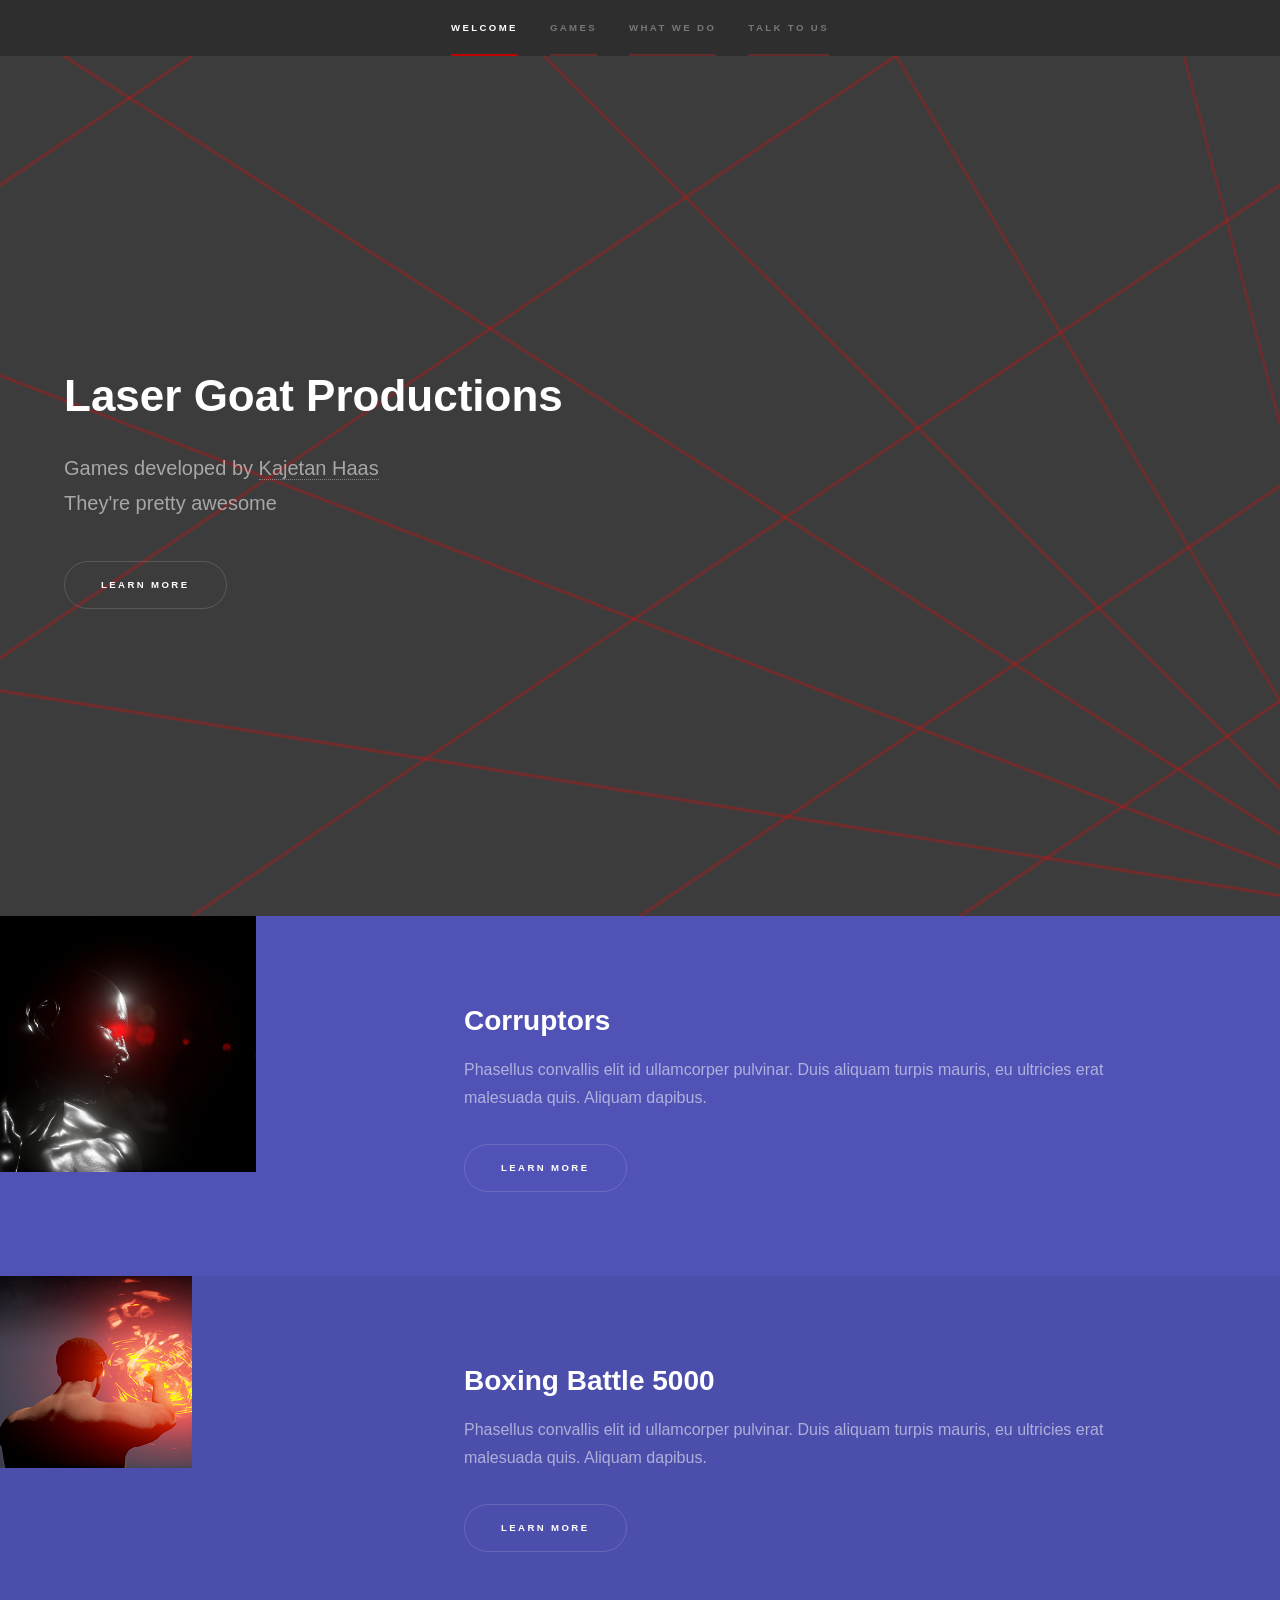
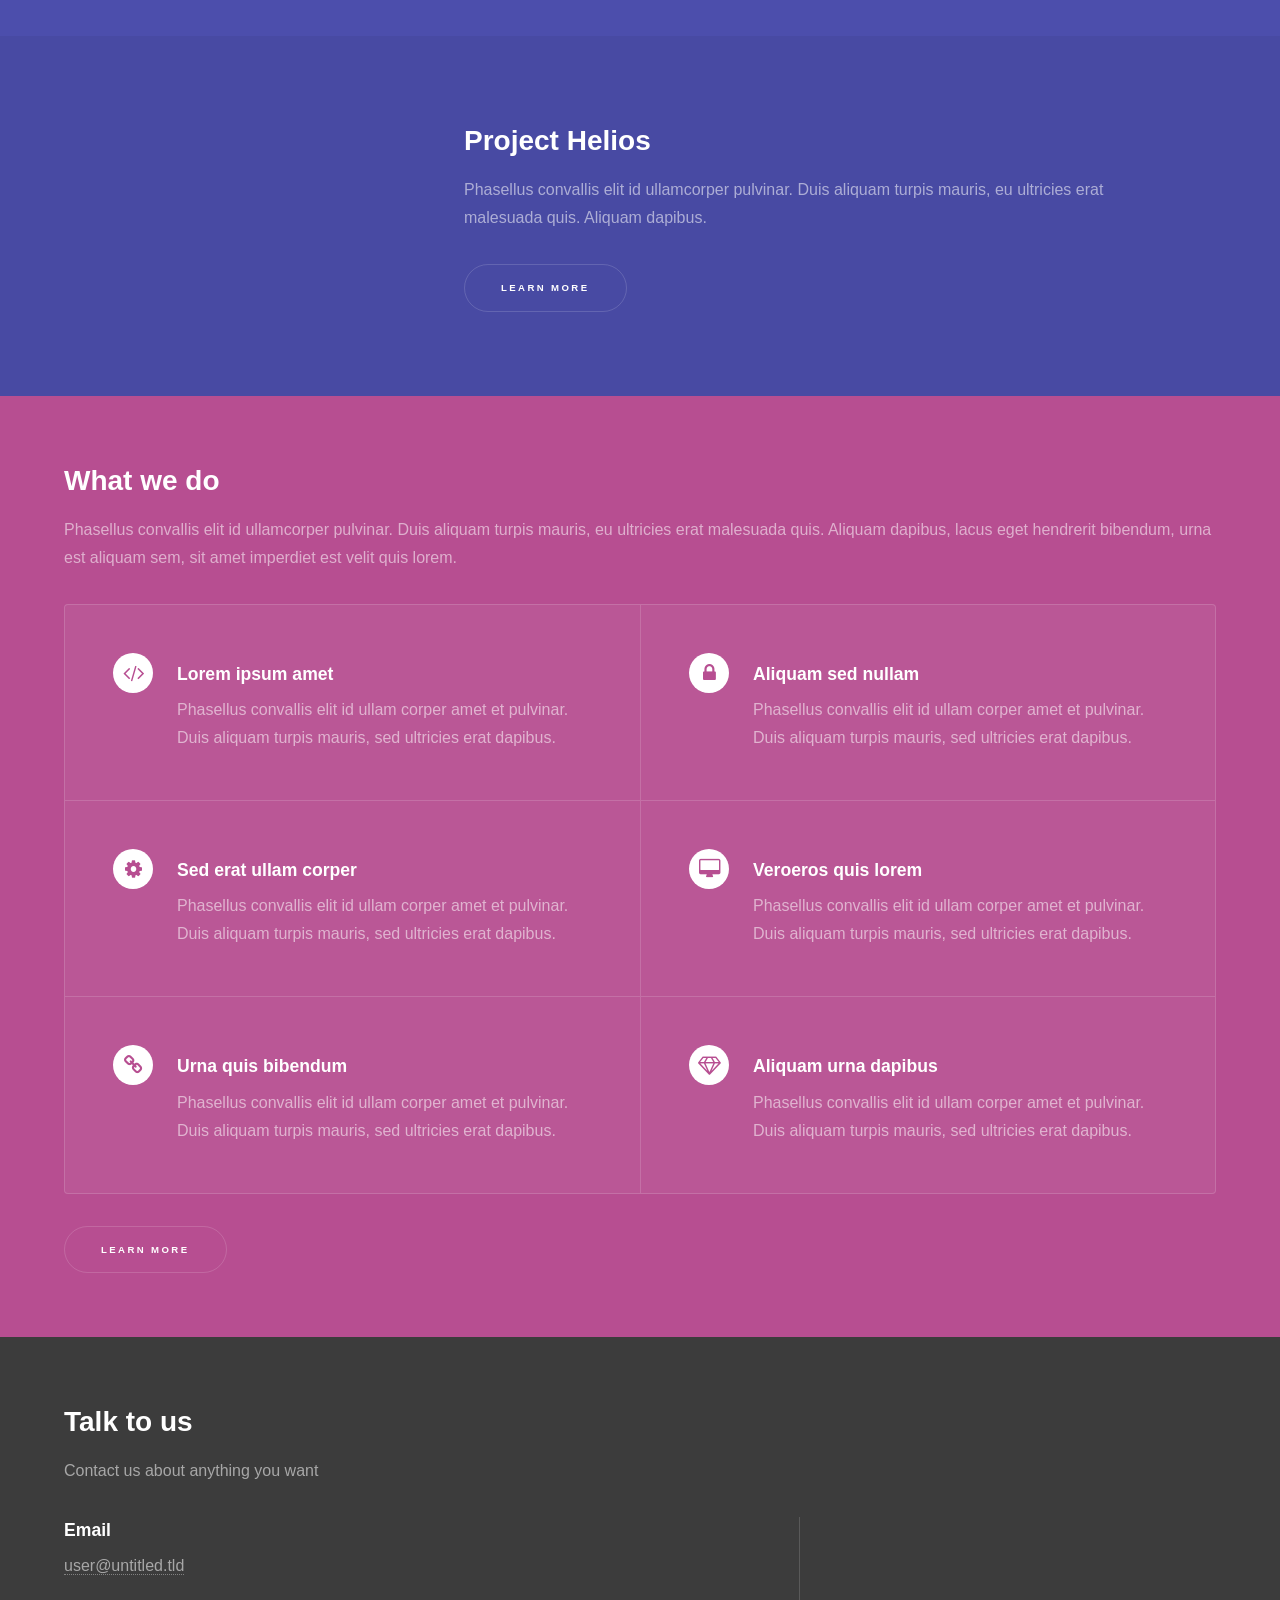
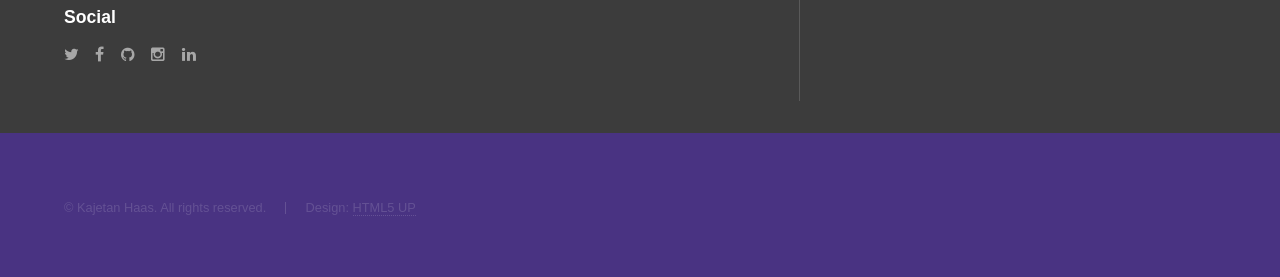
==== commit e1b8630b: "changed style" ====
--- a/index.html
+++ b/index.html
@@ -24,7 +24,7 @@
 							<li><a href="#intro">Welcome</a></li>
 							<li><a href="#one">Games</a></li>
 							<li><a href="#two">What we do</a></li>
-							<li><a href="#three">Get in touch</a></li>
+							<li><a href="#three">Talk to us</a></li>
 						</ul>
 					</nav>
 				</div>
@@ -131,24 +131,14 @@
 				<!-- Three -->
 					<section id="three" class="wrapper style1 fade-up">
 						<div class="inner">
-							<h2>Get in touch</h2>
-							<p>Phasellus convallis elit id ullamcorper pulvinar. Duis aliquam turpis mauris, eu ultricies erat malesuada quis. Aliquam dapibus, lacus eget hendrerit bibendum, urna est aliquam sem, sit amet imperdiet est velit quis lorem.</p>
+							<h2>Talk to us</h2>
+							<p>Contact us about anything you want</p>
 							<div class="split style1">
 								<section>
 									<ul class="contact">
 										<li>
-											<h3>Address</h3>
-											<span>12345 Somewhere Road #654<br />
-											Nashville, TN 00000-0000<br />
-											USA</span>
-										</li>
-										<li>
 											<h3>Email</h3>
 											<a href="#">user@untitled.tld</a>
-										</li>
-										<li>
-											<h3>Phone</h3>
-											<span>(000) 000-0000</span>
 										</li>
 										<li>
 											<h3>Social</h3>
@@ -172,7 +162,7 @@
 			<footer id="footer" class="wrapper style1-alt">
 				<div class="inner">
 					<ul class="menu">
-						<li>&copy; Untitled. All rights reserved.</li><li>Design: <a href="http://html5up.net">HTML5 UP</a></li>
+						<li>&copy; Kajetan Haas. All rights reserved.</li><li>Design: <a href="http://html5up.net">HTML5 UP</a></li>
 					</ul>
 				</div>
 			</footer>
--- a/assets/css/main.css
+++ b/assets/css/main.css
@@ -3253,7 +3253,7 @@
 		}
 
 		.wrapper.style1 {
-			background-color: #5e42a6;
+			background-color: #3c3c3c;
 		}
 
 		.wrapper.style1-alt {
@@ -3534,7 +3534,7 @@
 
 	#sidebar {
 		padding: 2.5em 2.5em 0.5em 2.5em ;
-		background: #312450;
+		background: #2e2e2e;
 		cursor: default;
 		height: 100vh;
 		left: 0;
@@ -3771,14 +3771,14 @@
 			}
 
 			#sidebar nav a:before {
-				background: #3c2c62;
+				background: #622c2c;
 			}
 
 			#sidebar nav a:after {
-				background-image: -moz-linear-gradient(to right, #5e42a6, #b74e91);
-				background-image: -webkit-linear-gradient(to right, #5e42a6, #b74e91);
-				background-image: -ms-linear-gradient(to right, #5e42a6, #b74e91);
-				background-image: linear-gradient(to right, #5e42a6, #b74e91);
+				background-image: -moz-linear-gradient(to right, #650000, #ac0303);
+				background-image: -webkit-linear-gradient(to right, #650000, #ac0303);
+				background-image: -ms-linear-gradient(to right, #650000, #ac0303);
+				background-image: linear-gradient(to right, #650000, #ac0303);
 				-moz-transition: max-width 0.2s ease;
 				-webkit-transition: max-width 0.2s ease;
 				-ms-transition: max-width 0.2s ease;
@@ -3867,7 +3867,7 @@
 
 						#sidebar nav a:after {
 							background-image: none;
-							background-color: #b74e91;
+							background-color: #c10000;
 						}
 
 		}
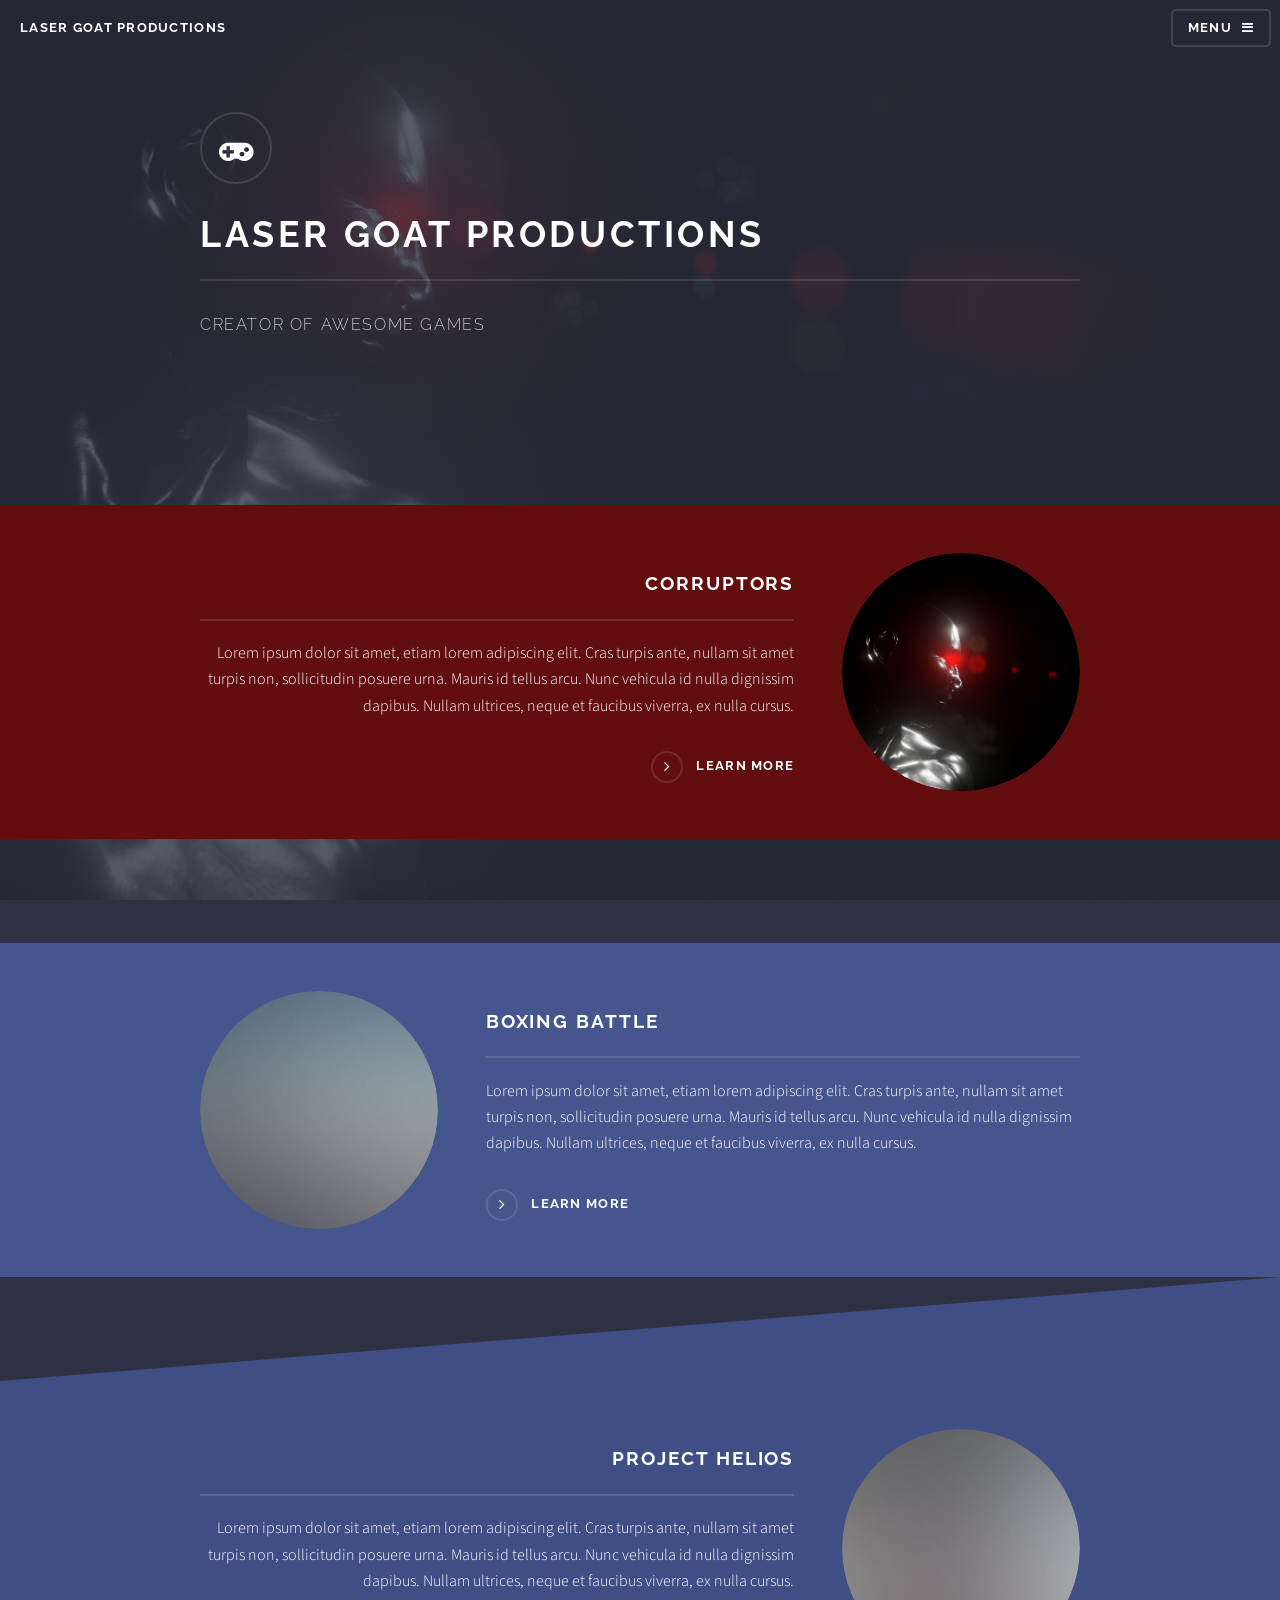
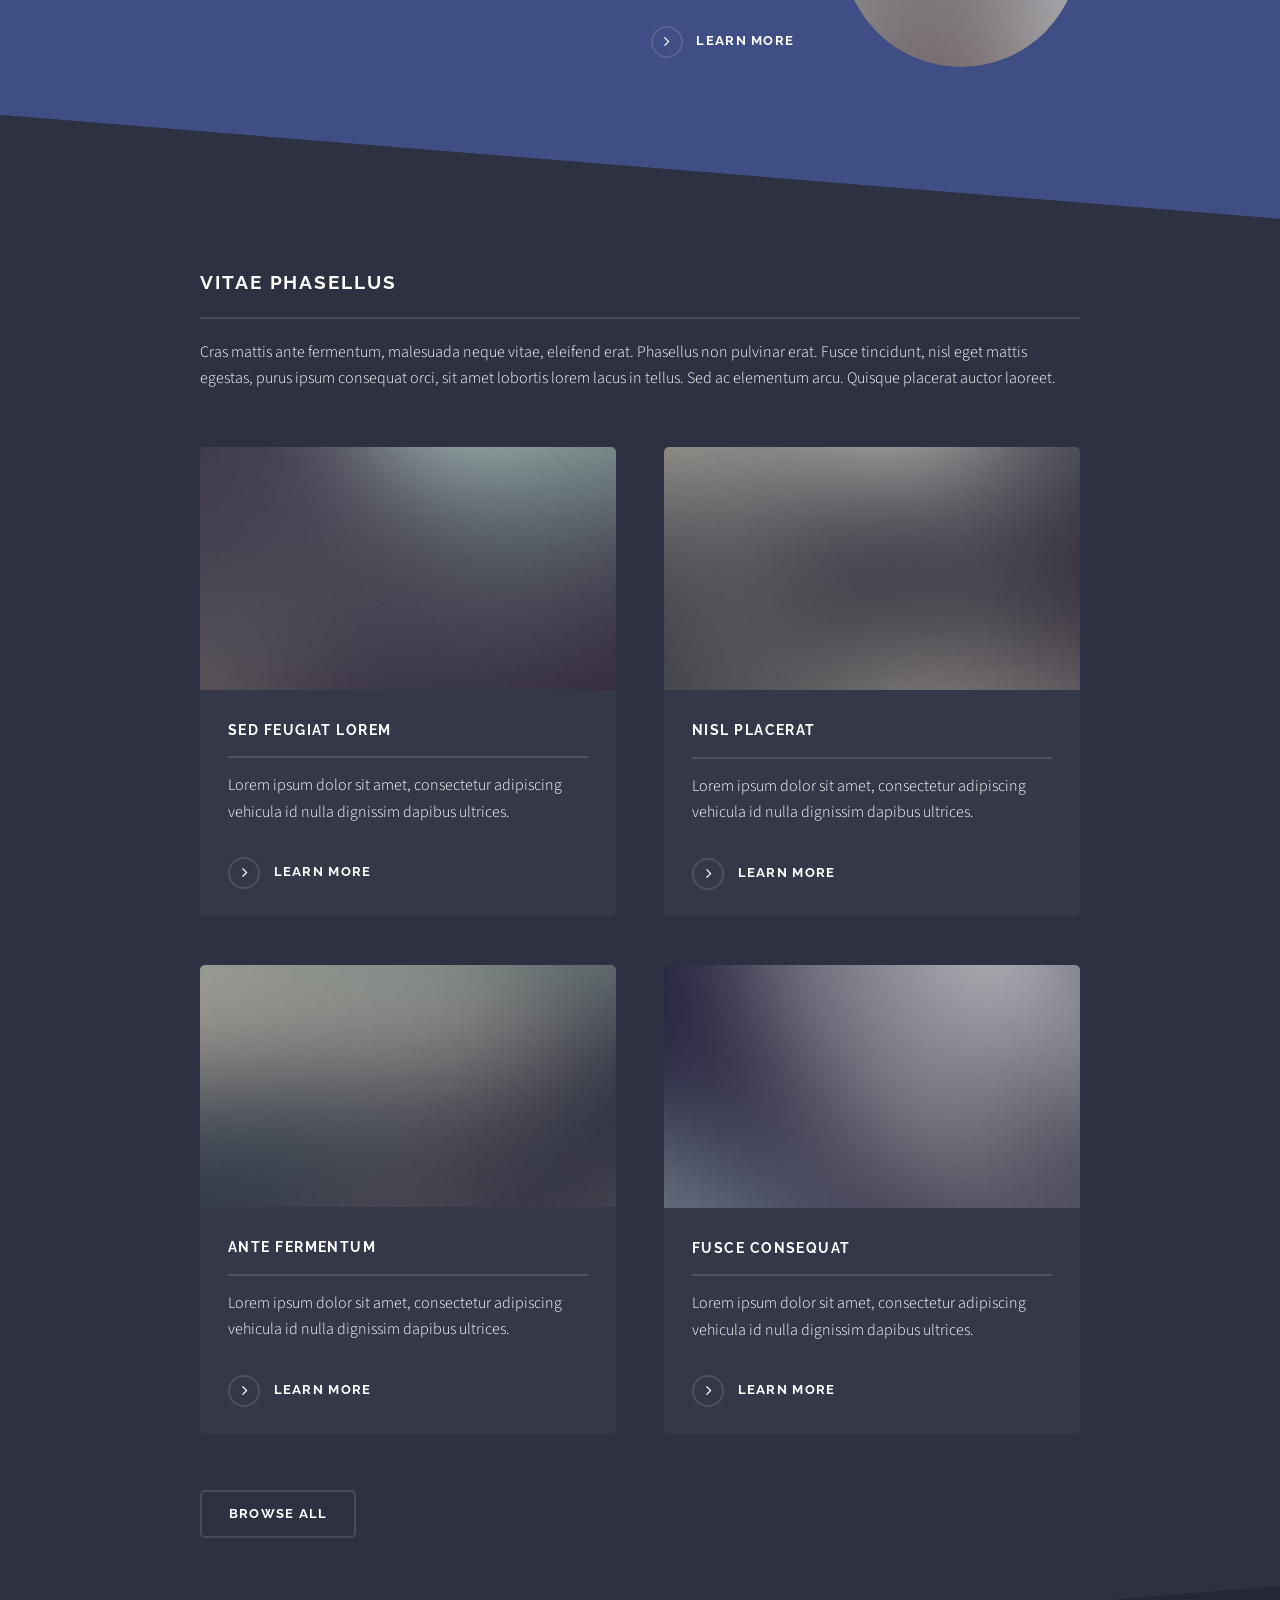
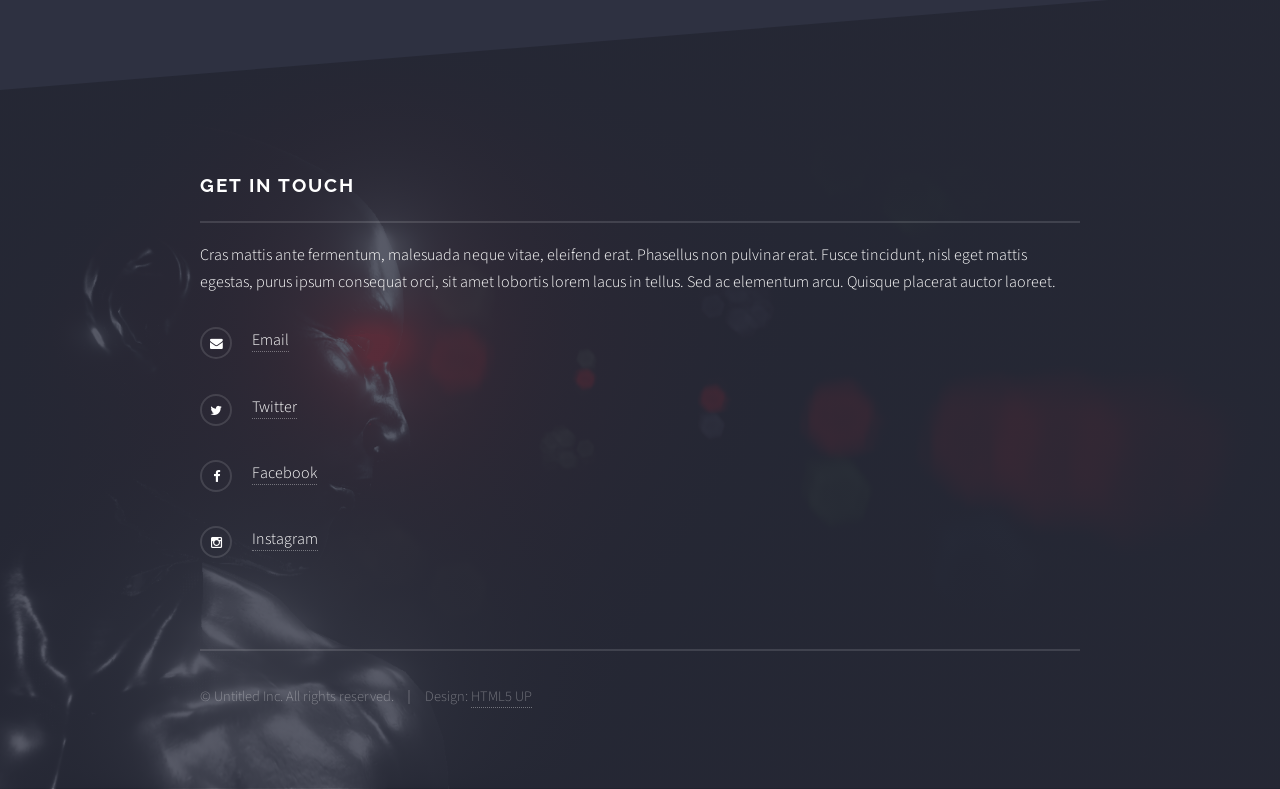
==== commit 5ebb02c3: "changed style" ====
--- a/index.html
+++ b/index.html
@@ -1,12 +1,12 @@
 <!DOCTYPE HTML>
 <!--
-	Hyperspace by HTML5 UP
+	Solid State by HTML5 UP
 	html5up.net | @n33co
 	Free for personal and commercial use under the CCA 3.0 license (html5up.net/license)
 -->
 <html>
 	<head>
-		<title>Laser Goat Productions</title>
+		<title>Laser Goat</title>
 		<meta charset="utf-8" />
 		<meta name="viewport" content="width=device-width, initial-scale=1" />
 		<!--[if lte IE 8]><script src="assets/js/ie/html5shiv.js"></script><![endif]-->
@@ -16,162 +16,142 @@
 	</head>
 	<body>
 
-		<!-- Sidebar -->
-			<section id="sidebar">
-				<div class="inner">
-					<nav>
-						<ul>
-							<li><a href="#intro">Welcome</a></li>
-							<li><a href="#one">Games</a></li>
-							<li><a href="#two">What we do</a></li>
-							<li><a href="#three">Talk to us</a></li>
-						</ul>
+		<!-- Page Wrapper -->
+			<div id="page-wrapper">
+
+				<!-- Header -->
+					<header id="header" class="alt">
+						<h1><a href="index.html">Laser Goat Productions</a></h1>
+						<nav>
+							<a href="#menu">Menu</a>
+						</nav>
+					</header>
+
+				<!-- Menu -->
+					<nav id="menu">
+						<div class="inner">
+							<h2>Menu</h2>
+							<ul class="links">
+								<li><a href="index.html">Home</a></li>
+								<li><a href="generic.html">Generic</a></li>
+								<li><a href="elements.html">Elements</a></li>
+								<li><a href="ProjectHelios.html">ProjectHelios</a></li>
+							</ul>
+							<a href="#" class="close">Close</a>
+						</div>
 					</nav>
-				</div>
-			</section>
 
-		<!-- Wrapper -->
-			<div id="wrapper">
-
-				<!-- Intro -->
-					<section id="intro" class="wrapper style1 fullscreen fade-up">
+				<!-- Banner -->
+					<section id="banner">
 						<div class="inner">
-							<h1>Laser Goat Productions</h1>
-							<p>Games developed by <a href="http://kajetanhaas.me">Kajetan Haas</a><br />
-							They're pretty awesome</p>
-							<ul class="actions">
-								<li><a href="#one" class="button scrolly">Learn more</a></li>
-							</ul>
+							<div class="logo"><span class="icon fa-gamepad"></span></div>
+							<h2>Laser Goat Productions</h2>
+							<p>Creator of awesome games</p>
 						</div>
 					</section>
 
-				<!-- One -->
-					<section id="one" class="wrapper style2 spotlights">
-						<section>
-							<a href="#" class="image"><img src="images/pic01.jpg" alt="" data-position="center center" /></a>
-							<div class="content">
+				<!-- Wrapper -->
+					<section id="wrapper">
+
+						<!-- One -->
+							<section id="one" class="wrapper spotlight style7">
 								<div class="inner">
-									<h2>Corruptors</h2>
-									<p>Phasellus convallis elit id ullamcorper pulvinar. Duis aliquam turpis mauris, eu ultricies erat malesuada quis. Aliquam dapibus.</p>
-									<ul class="actions">
-										<li><a href="#" class="button">Learn more</a></li>
-									</ul>
+									<a href="#" class="image"><img src="images/pic01.jpg" alt="" /></a>
+									<div class="content">
+										<h2 class="major">Corruptors</h2>
+										<p>Lorem ipsum dolor sit amet, etiam lorem adipiscing elit. Cras turpis ante, nullam sit amet turpis non, sollicitudin posuere urna. Mauris id tellus arcu. Nunc vehicula id nulla dignissim dapibus. Nullam ultrices, neque et faucibus viverra, ex nulla cursus.</p>
+										<a href="#" class="special">Learn more</a>
+									</div>
+								</div>
+							</section>
+
+						<!-- Two -->
+							<section id="two" class="wrapper alt spotlight style2">
+								<div class="inner">
+									<a href="#" class="image"><img src="images/pic02.jpg" alt="" /></a>
+									<div class="content">
+										<h2 class="major">Boxing Battle</h2>
+										<p>Lorem ipsum dolor sit amet, etiam lorem adipiscing elit. Cras turpis ante, nullam sit amet turpis non, sollicitudin posuere urna. Mauris id tellus arcu. Nunc vehicula id nulla dignissim dapibus. Nullam ultrices, neque et faucibus viverra, ex nulla cursus.</p>
+										<a href="#" class="special">Learn more</a>
+									</div>
+								</div>
+							</section>
+
+						<!-- Three -->
+						<section id="three" class="wrapper spotlight style3">
+							<div class="inner">
+								<a href="#" class="image"><img src="images/pic03.jpg" alt="" /></a>
+								<div class="content">
+									<h2 class="major">Project Helios</h2>
+									<p>Lorem ipsum dolor sit amet, etiam lorem adipiscing elit. Cras turpis ante, nullam sit amet turpis non, sollicitudin posuere urna. Mauris id tellus arcu. Nunc vehicula id nulla dignissim dapibus. Nullam ultrices, neque et faucibus viverra, ex nulla cursus.</p>
+									<a href="#" class="special">Learn more</a>
 								</div>
 							</div>
 						</section>
-						<section>
-							<a href="#" class="image"><img src="images/pic02.jpg" alt="" data-position="top center" /></a>
-							<div class="content">
+
+
+						<!-- Four -->
+							<section id="four" class="wrapper alt style1">
 								<div class="inner">
-									<h2>Boxing Battle 5000</h2>
-									<p>Phasellus convallis elit id ullamcorper pulvinar. Duis aliquam turpis mauris, eu ultricies erat malesuada quis. Aliquam dapibus.</p>
+									<h2 class="major">Vitae phasellus</h2>
+									<p>Cras mattis ante fermentum, malesuada neque vitae, eleifend erat. Phasellus non pulvinar erat. Fusce tincidunt, nisl eget mattis egestas, purus ipsum consequat orci, sit amet lobortis lorem lacus in tellus. Sed ac elementum arcu. Quisque placerat auctor laoreet.</p>
+									<section class="features">
+										<article>
+											<a href="#" class="image"><img src="images/pic04.jpg" alt="" /></a>
+											<h3 class="major">Sed feugiat lorem</h3>
+											<p>Lorem ipsum dolor sit amet, consectetur adipiscing vehicula id nulla dignissim dapibus ultrices.</p>
+											<a href="#" class="special">Learn more</a>
+										</article>
+										<article>
+											<a href="#" class="image"><img src="images/pic05.jpg" alt="" /></a>
+											<h3 class="major">Nisl placerat</h3>
+											<p>Lorem ipsum dolor sit amet, consectetur adipiscing vehicula id nulla dignissim dapibus ultrices.</p>
+											<a href="#" class="special">Learn more</a>
+										</article>
+										<article>
+											<a href="#" class="image"><img src="images/pic06.jpg" alt="" /></a>
+											<h3 class="major">Ante fermentum</h3>
+											<p>Lorem ipsum dolor sit amet, consectetur adipiscing vehicula id nulla dignissim dapibus ultrices.</p>
+											<a href="#" class="special">Learn more</a>
+										</article>
+										<article>
+											<a href="#" class="image"><img src="images/pic07.jpg" alt="" /></a>
+											<h3 class="major">Fusce consequat</h3>
+											<p>Lorem ipsum dolor sit amet, consectetur adipiscing vehicula id nulla dignissim dapibus ultrices.</p>
+											<a href="#" class="special">Learn more</a>
+										</article>
+									</section>
 									<ul class="actions">
-										<li><a href="#" class="button">Learn more</a></li>
+										<li><a href="#" class="button">Browse All</a></li>
 									</ul>
 								</div>
-							</div>
-						</section>
-						<section>
-							<a href="#" class="image"><img src="images/pic03.jpg" alt="" data-position="25% 25%" /></a>
-							<div class="content">
-								<div class="inner">
-									<h2>Project Helios</h2>
-									<p>Phasellus convallis elit id ullamcorper pulvinar. Duis aliquam turpis mauris, eu ultricies erat malesuada quis. Aliquam dapibus.</p>
-									<ul class="actions">
-										<li><a href="http://voidgoat.github.io/Helios-Web/" class="button">Learn more</a></li>
-									</ul>
-								</div>
-							</div>
-						</section>
+							</section>
+
 					</section>
 
-				<!-- Two -->
-					<section id="two" class="wrapper style3 fade-up">
+				<!-- Footer -->
+					<section id="footer">
 						<div class="inner">
-							<h2>What we do</h2>
-							<p>Phasellus convallis elit id ullamcorper pulvinar. Duis aliquam turpis mauris, eu ultricies erat malesuada quis. Aliquam dapibus, lacus eget hendrerit bibendum, urna est aliquam sem, sit amet imperdiet est velit quis lorem.</p>
-							<div class="features">
-								<section>
-									<span class="icon major fa-code"></span>
-									<h3>Lorem ipsum amet</h3>
-									<p>Phasellus convallis elit id ullam corper amet et pulvinar. Duis aliquam turpis mauris, sed ultricies erat dapibus.</p>
-								</section>
-								<section>
-									<span class="icon major fa-lock"></span>
-									<h3>Aliquam sed nullam</h3>
-									<p>Phasellus convallis elit id ullam corper amet et pulvinar. Duis aliquam turpis mauris, sed ultricies erat dapibus.</p>
-								</section>
-								<section>
-									<span class="icon major fa-cog"></span>
-									<h3>Sed erat ullam corper</h3>
-									<p>Phasellus convallis elit id ullam corper amet et pulvinar. Duis aliquam turpis mauris, sed ultricies erat dapibus.</p>
-								</section>
-								<section>
-									<span class="icon major fa-desktop"></span>
-									<h3>Veroeros quis lorem</h3>
-									<p>Phasellus convallis elit id ullam corper amet et pulvinar. Duis aliquam turpis mauris, sed ultricies erat dapibus.</p>
-								</section>
-								<section>
-									<span class="icon major fa-chain"></span>
-									<h3>Urna quis bibendum</h3>
-									<p>Phasellus convallis elit id ullam corper amet et pulvinar. Duis aliquam turpis mauris, sed ultricies erat dapibus.</p>
-								</section>
-								<section>
-									<span class="icon major fa-diamond"></span>
-									<h3>Aliquam urna dapibus</h3>
-									<p>Phasellus convallis elit id ullam corper amet et pulvinar. Duis aliquam turpis mauris, sed ultricies erat dapibus.</p>
-								</section>
-							</div>
-							<ul class="actions">
-								<li><a href="#" class="button">Learn more</a></li>
+							<h2 class="major">Get in touch</h2>
+							<p>Cras mattis ante fermentum, malesuada neque vitae, eleifend erat. Phasellus non pulvinar erat. Fusce tincidunt, nisl eget mattis egestas, purus ipsum consequat orci, sit amet lobortis lorem lacus in tellus. Sed ac elementum arcu. Quisque placerat auctor laoreet.</p>
+							<ul class="contact">
+								<li class="fa-envelope"><a href="#">Email</a></li>
+								<li class="fa-twitter"><a href="#">Twitter</a></li>
+								<li class="fa-facebook"><a href="#">Facebook</a></li>
+								<li class="fa-instagram"><a href="#">Instagram</a></li>
 							</ul>
-						</div>
-					</section>
-
-				<!-- Three -->
-					<section id="three" class="wrapper style1 fade-up">
-						<div class="inner">
-							<h2>Talk to us</h2>
-							<p>Contact us about anything you want</p>
-							<div class="split style1">
-								<section>
-									<ul class="contact">
-										<li>
-											<h3>Email</h3>
-											<a href="#">user@untitled.tld</a>
-										</li>
-										<li>
-											<h3>Social</h3>
-											<ul class="icons">
-												<li><a href="#" class="fa-twitter"><span class="label">Twitter</span></a></li>
-												<li><a href="#" class="fa-facebook"><span class="label">Facebook</span></a></li>
-												<li><a href="#" class="fa-github"><span class="label">GitHub</span></a></li>
-												<li><a href="#" class="fa-instagram"><span class="label">Instagram</span></a></li>
-												<li><a href="#" class="fa-linkedin"><span class="label">LinkedIn</span></a></li>
-											</ul>
-										</li>
-									</ul>
-								</section>
-							</div>
+							<ul class="copyright">
+								<li>&copy; Untitled Inc. All rights reserved.</li><li>Design: <a href="http://html5up.net">HTML5 UP</a></li>
+							</ul>
 						</div>
 					</section>
 
 			</div>
 
-		<!-- Footer -->
-			<footer id="footer" class="wrapper style1-alt">
-				<div class="inner">
-					<ul class="menu">
-						<li>&copy; Kajetan Haas. All rights reserved.</li><li>Design: <a href="http://html5up.net">HTML5 UP</a></li>
-					</ul>
-				</div>
-			</footer>
-
 		<!-- Scripts -->
+			<script src="assets/js/skel.min.js"></script>
 			<script src="assets/js/jquery.min.js"></script>
 			<script src="assets/js/jquery.scrollex.min.js"></script>
-			<script src="assets/js/jquery.scrolly.min.js"></script>
-			<script src="assets/js/skel.min.js"></script>
 			<script src="assets/js/util.js"></script>
 			<!--[if lte IE 8]><script src="assets/js/ie/respond.min.js"></script><![endif]-->
 			<script src="assets/js/main.js"></script>
--- a/assets/css/main.css
+++ b/assets/css/main.css
@@ -1,7 +1,8 @@
 @import url(font-awesome.min.css);
+@import url("https://fonts.googleapis.com/css?family=Raleway:200,700|Source+Sans+Pro:300,600,300italic,600italic");
 
 /*
-	Hyperspace by HTML5 UP
+	Solid State by HTML5 UP
 	html5up.net | @n33co
 	Free for personal and commercial use under the CCA 3.0 license (html5up.net/license)
 */
@@ -103,83 +104,83 @@
 	}
 
 	.row > * {
-		padding: 0 0 0 1.5em;
+		padding: 0 0 0 1.75em;
 	}
 
 	.row {
-		margin: 0 0 -1px -1.5em;
+		margin: 0 0 -1px -1.75em;
 	}
 
 	.row.uniform > * {
-		padding: 1.5em 0 0 1.5em;
+		padding: 1.75em 0 0 1.75em;
 	}
 
 	.row.uniform {
-		margin: -1.5em 0 -1px -1.5em;
+		margin: -1.75em 0 -1px -1.75em;
 	}
 
 	.row.\32 00\25 > * {
-		padding: 0 0 0 3em;
+		padding: 0 0 0 3.5em;
 	}
 
 	.row.\32 00\25 {
-		margin: 0 0 -1px -3em;
+		margin: 0 0 -1px -3.5em;
 	}
 
 	.row.uniform.\32 00\25 > * {
-		padding: 3em 0 0 3em;
+		padding: 3.5em 0 0 3.5em;
 	}
 
 	.row.uniform.\32 00\25 {
-		margin: -3em 0 -1px -3em;
+		margin: -3.5em 0 -1px -3.5em;
 	}
 
 	.row.\31 50\25 > * {
-		padding: 0 0 0 2.25em;
+		padding: 0 0 0 2.625em;
 	}
 
 	.row.\31 50\25 {
-		margin: 0 0 -1px -2.25em;
+		margin: 0 0 -1px -2.625em;
 	}
 
 	.row.uniform.\31 50\25 > * {
-		padding: 2.25em 0 0 2.25em;
+		padding: 2.625em 0 0 2.625em;
 	}
 
 	.row.uniform.\31 50\25 {
-		margin: -2.25em 0 -1px -2.25em;
+		margin: -2.625em 0 -1px -2.625em;
 	}
 
 	.row.\35 0\25 > * {
-		padding: 0 0 0 0.75em;
+		padding: 0 0 0 0.875em;
 	}
 
 	.row.\35 0\25 {
-		margin: 0 0 -1px -0.75em;
+		margin: 0 0 -1px -0.875em;
 	}
 
 	.row.uniform.\35 0\25 > * {
-		padding: 0.75em 0 0 0.75em;
+		padding: 0.875em 0 0 0.875em;
 	}
 
 	.row.uniform.\35 0\25 {
-		margin: -0.75em 0 -1px -0.75em;
+		margin: -0.875em 0 -1px -0.875em;
 	}
 
 	.row.\32 5\25 > * {
-		padding: 0 0 0 0.375em;
+		padding: 0 0 0 0.4375em;
 	}
 
 	.row.\32 5\25 {
-		margin: 0 0 -1px -0.375em;
+		margin: 0 0 -1px -0.4375em;
 	}
 
 	.row.uniform.\32 5\25 > * {
-		padding: 0.375em 0 0 0.375em;
+		padding: 0.4375em 0 0 0.4375em;
 	}
 
 	.row.uniform.\32 5\25 {
-		margin: -0.375em 0 -1px -0.375em;
+		margin: -0.4375em 0 -1px -0.4375em;
 	}
 
 	.\31 2u, .\31 2u\24 {
@@ -316,83 +317,83 @@
 	@media screen and (max-width: 1680px) {
 
 		.row > * {
-			padding: 0 0 0 1.5em;
+			padding: 0 0 0 1.75em;
 		}
 
 		.row {
-			margin: 0 0 -1px -1.5em;
+			margin: 0 0 -1px -1.75em;
 		}
 
 		.row.uniform > * {
-			padding: 1.5em 0 0 1.5em;
+			padding: 1.75em 0 0 1.75em;
 		}
 
 		.row.uniform {
-			margin: -1.5em 0 -1px -1.5em;
+			margin: -1.75em 0 -1px -1.75em;
 		}
 
 		.row.\32 00\25 > * {
-			padding: 0 0 0 3em;
+			padding: 0 0 0 3.5em;
 		}
 
 		.row.\32 00\25 {
-			margin: 0 0 -1px -3em;
+			margin: 0 0 -1px -3.5em;
 		}
 
 		.row.uniform.\32 00\25 > * {
-			padding: 3em 0 0 3em;
+			padding: 3.5em 0 0 3.5em;
 		}
 
 		.row.uniform.\32 00\25 {
-			margin: -3em 0 -1px -3em;
+			margin: -3.5em 0 -1px -3.5em;
 		}
 
 		.row.\31 50\25 > * {
-			padding: 0 0 0 2.25em;
+			padding: 0 0 0 2.625em;
 		}
 
 		.row.\31 50\25 {
-			margin: 0 0 -1px -2.25em;
+			margin: 0 0 -1px -2.625em;
 		}
 
 		.row.uniform.\31 50\25 > * {
-			padding: 2.25em 0 0 2.25em;
+			padding: 2.625em 0 0 2.625em;
 		}
 
 		.row.uniform.\31 50\25 {
-			margin: -2.25em 0 -1px -2.25em;
+			margin: -2.625em 0 -1px -2.625em;
 		}
 
 		.row.\35 0\25 > * {
-			padding: 0 0 0 0.75em;
+			padding: 0 0 0 0.875em;
 		}
 
 		.row.\35 0\25 {
-			margin: 0 0 -1px -0.75em;
+			margin: 0 0 -1px -0.875em;
 		}
 
 		.row.uniform.\35 0\25 > * {
-			padding: 0.75em 0 0 0.75em;
+			padding: 0.875em 0 0 0.875em;
 		}
 
 		.row.uniform.\35 0\25 {
-			margin: -0.75em 0 -1px -0.75em;
+			margin: -0.875em 0 -1px -0.875em;
 		}
 
 		.row.\32 5\25 > * {
-			padding: 0 0 0 0.375em;
+			padding: 0 0 0 0.4375em;
 		}
 
 		.row.\32 5\25 {
-			margin: 0 0 -1px -0.375em;
+			margin: 0 0 -1px -0.4375em;
 		}
 
 		.row.uniform.\32 5\25 > * {
-			padding: 0.375em 0 0 0.375em;
+			padding: 0.4375em 0 0 0.4375em;
 		}
 
 		.row.uniform.\32 5\25 {
-			margin: -0.375em 0 -1px -0.375em;
+			margin: -0.4375em 0 -1px -0.4375em;
 		}
 
 		.\31 2u\28xlarge\29, .\31 2u\24\28xlarge\29 {
@@ -531,83 +532,83 @@
 	@media screen and (max-width: 1280px) {
 
 		.row > * {
-			padding: 0 0 0 1.5em;
+			padding: 0 0 0 1.75em;
 		}
 
 		.row {
-			margin: 0 0 -1px -1.5em;
+			margin: 0 0 -1px -1.75em;
 		}
 
 		.row.uniform > * {
-			padding: 1.5em 0 0 1.5em;
+			padding: 1.75em 0 0 1.75em;
 		}
 
 		.row.uniform {
-			margin: -1.5em 0 -1px -1.5em;
+			margin: -1.75em 0 -1px -1.75em;
 		}
 
 		.row.\32 00\25 > * {
-			padding: 0 0 0 3em;
+			padding: 0 0 0 3.5em;
 		}
 
 		.row.\32 00\25 {
-			margin: 0 0 -1px -3em;
+			margin: 0 0 -1px -3.5em;
 		}
 
 		.row.uniform.\32 00\25 > * {
-			padding: 3em 0 0 3em;
+			padding: 3.5em 0 0 3.5em;
 		}
 
 		.row.uniform.\32 00\25 {
-			margin: -3em 0 -1px -3em;
+			margin: -3.5em 0 -1px -3.5em;
 		}
 
 		.row.\31 50\25 > * {
-			padding: 0 0 0 2.25em;
+			padding: 0 0 0 2.625em;
 		}
 
 		.row.\31 50\25 {
-			margin: 0 0 -1px -2.25em;
+			margin: 0 0 -1px -2.625em;
 		}
 
 		.row.uniform.\31 50\25 > * {
-			padding: 2.25em 0 0 2.25em;
+			padding: 2.625em 0 0 2.625em;
 		}
 
 		.row.uniform.\31 50\25 {
-			margin: -2.25em 0 -1px -2.25em;
+			margin: -2.625em 0 -1px -2.625em;
 		}
 
 		.row.\35 0\25 > * {
-			padding: 0 0 0 0.75em;
+			padding: 0 0 0 0.875em;
 		}
 
 		.row.\35 0\25 {
-			margin: 0 0 -1px -0.75em;
+			margin: 0 0 -1px -0.875em;
 		}
 
 		.row.uniform.\35 0\25 > * {
-			padding: 0.75em 0 0 0.75em;
+			padding: 0.875em 0 0 0.875em;
 		}
 
 		.row.uniform.\35 0\25 {
-			margin: -0.75em 0 -1px -0.75em;
+			margin: -0.875em 0 -1px -0.875em;
 		}
 
 		.row.\32 5\25 > * {
-			padding: 0 0 0 0.375em;
+			padding: 0 0 0 0.4375em;
 		}
 
 		.row.\32 5\25 {
-			margin: 0 0 -1px -0.375em;
+			margin: 0 0 -1px -0.4375em;
 		}
 
 		.row.uniform.\32 5\25 > * {
-			padding: 0.375em 0 0 0.375em;
+			padding: 0.4375em 0 0 0.4375em;
 		}
 
 		.row.uniform.\32 5\25 {
-			margin: -0.375em 0 -1px -0.375em;
+			margin: -0.4375em 0 -1px -0.4375em;
 		}
 
 		.\31 2u\28large\29, .\31 2u\24\28large\29 {
@@ -746,83 +747,83 @@
 	@media screen and (max-width: 980px) {
 
 		.row > * {
-			padding: 0 0 0 1.5em;
+			padding: 0 0 0 1.75em;
 		}
 
 		.row {
-			margin: 0 0 -1px -1.5em;
+			margin: 0 0 -1px -1.75em;
 		}
 
 		.row.uniform > * {
-			padding: 1.5em 0 0 1.5em;
+			padding: 1.75em 0 0 1.75em;
 		}
 
 		.row.uniform {
-			margin: -1.5em 0 -1px -1.5em;
+			margin: -1.75em 0 -1px -1.75em;
 		}
 
 		.row.\32 00\25 > * {
-			padding: 0 0 0 3em;
+			padding: 0 0 0 3.5em;
 		}
 
 		.row.\32 00\25 {
-			margin: 0 0 -1px -3em;
+			margin: 0 0 -1px -3.5em;
 		}
 
 		.row.uniform.\32 00\25 > * {
-			padding: 3em 0 0 3em;
+			padding: 3.5em 0 0 3.5em;
 		}
 
 		.row.uniform.\32 00\25 {
-			margin: -3em 0 -1px -3em;
+			margin: -3.5em 0 -1px -3.5em;
 		}
 
 		.row.\31 50\25 > * {
-			padding: 0 0 0 2.25em;
+			padding: 0 0 0 2.625em;
 		}
 
 		.row.\31 50\25 {
-			margin: 0 0 -1px -2.25em;
+			margin: 0 0 -1px -2.625em;
 		}
 
 		.row.uniform.\31 50\25 > * {
-			padding: 2.25em 0 0 2.25em;
+			padding: 2.625em 0 0 2.625em;
 		}
 
 		.row.uniform.\31 50\25 {
-			margin: -2.25em 0 -1px -2.25em;
+			margin: -2.625em 0 -1px -2.625em;
 		}
 
 		.row.\35 0\25 > * {
-			padding: 0 0 0 0.75em;
+			padding: 0 0 0 0.875em;
 		}
 
 		.row.\35 0\25 {
-			margin: 0 0 -1px -0.75em;
+			margin: 0 0 -1px -0.875em;
 		}
 
 		.row.uniform.\35 0\25 > * {
-			padding: 0.75em 0 0 0.75em;
+			padding: 0.875em 0 0 0.875em;
 		}
 
 		.row.uniform.\35 0\25 {
-			margin: -0.75em 0 -1px -0.75em;
+			margin: -0.875em 0 -1px -0.875em;
 		}
 
 		.row.\32 5\25 > * {
-			padding: 0 0 0 0.375em;
+			padding: 0 0 0 0.4375em;
 		}
 
 		.row.\32 5\25 {
-			margin: 0 0 -1px -0.375em;
+			margin: 0 0 -1px -0.4375em;
 		}
 
 		.row.uniform.\32 5\25 > * {
-			padding: 0.375em 0 0 0.375em;
+			padding: 0.4375em 0 0 0.4375em;
 		}
 
 		.row.uniform.\32 5\25 {
-			margin: -0.375em 0 -1px -0.375em;
+			margin: -0.4375em 0 -1px -0.4375em;
 		}
 
 		.\31 2u\28medium\29, .\31 2u\24\28medium\29 {
@@ -961,83 +962,83 @@
 	@media screen and (max-width: 736px) {
 
 		.row > * {
-			padding: 0 0 0 1.5em;
+			padding: 0 0 0 1.25em;
 		}
 
 		.row {
-			margin: 0 0 -1px -1.5em;
+			margin: 0 0 -1px -1.25em;
 		}
 
 		.row.uniform > * {
-			padding: 1.5em 0 0 1.5em;
+			padding: 1.25em 0 0 1.25em;
 		}
 
 		.row.uniform {
-			margin: -1.5em 0 -1px -1.5em;
+			margin: -1.25em 0 -1px -1.25em;
 		}
 
 		.row.\32 00\25 > * {
-			padding: 0 0 0 3em;
+			padding: 0 0 0 2.5em;
 		}
 
 		.row.\32 00\25 {
-			margin: 0 0 -1px -3em;
+			margin: 0 0 -1px -2.5em;
 		}
 
 		.row.uniform.\32 00\25 > * {
-			padding: 3em 0 0 3em;
+			padding: 2.5em 0 0 2.5em;
 		}
 
 		.row.uniform.\32 00\25 {
-			margin: -3em 0 -1px -3em;
+			margin: -2.5em 0 -1px -2.5em;
 		}
 
 		.row.\31 50\25 > * {
-			padding: 0 0 0 2.25em;
+			padding: 0 0 0 1.875em;
 		}
 
 		.row.\31 50\25 {
-			margin: 0 0 -1px -2.25em;
+			margin: 0 0 -1px -1.875em;
 		}
 
 		.row.uniform.\31 50\25 > * {
-			padding: 2.25em 0 0 2.25em;
+			padding: 1.875em 0 0 1.875em;
 		}
 
 		.row.uniform.\31 50\25 {
-			margin: -2.25em 0 -1px -2.25em;
+			margin: -1.875em 0 -1px -1.875em;
 		}
 
 		.row.\35 0\25 > * {
-			padding: 0 0 0 0.75em;
+			padding: 0 0 0 0.625em;
 		}
 
 		.row.\35 0\25 {
-			margin: 0 0 -1px -0.75em;
+			margin: 0 0 -1px -0.625em;
 		}
 
 		.row.uniform.\35 0\25 > * {
-			padding: 0.75em 0 0 0.75em;
+			padding: 0.625em 0 0 0.625em;
 		}
 
 		.row.uniform.\35 0\25 {
-			margin: -0.75em 0 -1px -0.75em;
+			margin: -0.625em 0 -1px -0.625em;
 		}
 
 		.row.\32 5\25 > * {
-			padding: 0 0 0 0.375em;
+			padding: 0 0 0 0.3125em;
 		}
 
 		.row.\32 5\25 {
-			margin: 0 0 -1px -0.375em;
+			margin: 0 0 -1px -0.3125em;
 		}
 
 		.row.uniform.\32 5\25 > * {
-			padding: 0.375em 0 0 0.375em;
+			padding: 0.3125em 0 0 0.3125em;
 		}
 
 		.row.uniform.\32 5\25 {
-			margin: -0.375em 0 -1px -0.375em;
+			margin: -0.3125em 0 -1px -0.3125em;
 		}
 
 		.\31 2u\28small\29, .\31 2u\24\28small\29 {
@@ -1173,86 +1174,86 @@
 
 	}
 
-	@media screen and (max-width: 480px) {
+	@media screen and (max-width: 640px) {
 
 		.row > * {
-			padding: 0 0 0 1.5em;
+			padding: 0 0 0 1.25em;
 		}
 
 		.row {
-			margin: 0 0 -1px -1.5em;
+			margin: 0 0 -1px -1.25em;
 		}
 
 		.row.uniform > * {
-			padding: 1.5em 0 0 1.5em;
+			padding: 1.25em 0 0 1.25em;
 		}
 
 		.row.uniform {
-			margin: -1.5em 0 -1px -1.5em;
+			margin: -1.25em 0 -1px -1.25em;
 		}
 
 		.row.\32 00\25 > * {
-			padding: 0 0 0 3em;
+			padding: 0 0 0 2.5em;
 		}
 
 		.row.\32 00\25 {
-			margin: 0 0 -1px -3em;
+			margin: 0 0 -1px -2.5em;
 		}
 
 		.row.uniform.\32 00\25 > * {
-			padding: 3em 0 0 3em;
+			padding: 2.5em 0 0 2.5em;
 		}
 
 		.row.uniform.\32 00\25 {
-			margin: -3em 0 -1px -3em;
+			margin: -2.5em 0 -1px -2.5em;
 		}
 
 		.row.\31 50\25 > * {
-			padding: 0 0 0 2.25em;
+			padding: 0 0 0 1.875em;
 		}
 
 		.row.\31 50\25 {
-			margin: 0 0 -1px -2.25em;
+			margin: 0 0 -1px -1.875em;
 		}
 
 		.row.uniform.\31 50\25 > * {
-			padding: 2.25em 0 0 2.25em;
+			padding: 1.875em 0 0 1.875em;
 		}
 
 		.row.uniform.\31 50\25 {
-			margin: -2.25em 0 -1px -2.25em;
+			margin: -1.875em 0 -1px -1.875em;
 		}
 
 		.row.\35 0\25 > * {
-			padding: 0 0 0 0.75em;
+			padding: 0 0 0 0.625em;
 		}
 
 		.row.\35 0\25 {
-			margin: 0 0 -1px -0.75em;
+			margin: 0 0 -1px -0.625em;
 		}
 
 		.row.uniform.\35 0\25 > * {
-			padding: 0.75em 0 0 0.75em;
+			padding: 0.625em 0 0 0.625em;
 		}
 
 		.row.uniform.\35 0\25 {
-			margin: -0.75em 0 -1px -0.75em;
+			margin: -0.625em 0 -1px -0.625em;
 		}
 
 		.row.\32 5\25 > * {
-			padding: 0 0 0 0.375em;
+			padding: 0 0 0 0.3125em;
 		}
 
 		.row.\32 5\25 {
-			margin: 0 0 -1px -0.375em;
+			margin: 0 0 -1px -0.3125em;
 		}
 
 		.row.uniform.\32 5\25 > * {
-			padding: 0.375em 0 0 0.375em;
+			padding: 0.3125em 0 0 0.3125em;
 		}
 
 		.row.uniform.\32 5\25 {
-			margin: -0.375em 0 -1px -0.375em;
+			margin: -0.3125em 0 -1px -0.3125em;
 		}
 
 		.\31 2u\28xsmall\29, .\31 2u\24\28xsmall\29 {
@@ -1391,83 +1392,83 @@
 	@media screen and (max-width: 360px) {
 
 		.row > * {
-			padding: 0 0 0 1.5em;
+			padding: 0 0 0 1.25em;
 		}
 
 		.row {
-			margin: 0 0 -1px -1.5em;
+			margin: 0 0 -1px -1.25em;
 		}
 
 		.row.uniform > * {
-			padding: 1.5em 0 0 1.5em;
+			padding: 1.25em 0 0 1.25em;
 		}
 
 		.row.uniform {
-			margin: -1.5em 0 -1px -1.5em;
+			margin: -1.25em 0 -1px -1.25em;
 		}
 
 		.row.\32 00\25 > * {
-			padding: 0 0 0 3em;
+			padding: 0 0 0 2.5em;
 		}
 
 		.row.\32 00\25 {
-			margin: 0 0 -1px -3em;
+			margin: 0 0 -1px -2.5em;
 		}
 
 		.row.uniform.\32 00\25 > * {
-			padding: 3em 0 0 3em;
+			padding: 2.5em 0 0 2.5em;
 		}
 
 		.row.uniform.\32 00\25 {
-			margin: -3em 0 -1px -3em;
+			margin: -2.5em 0 -1px -2.5em;
 		}
 
 		.row.\31 50\25 > * {
-			padding: 0 0 0 2.25em;
+			padding: 0 0 0 1.875em;
 		}
 
 		.row.\31 50\25 {
-			margin: 0 0 -1px -2.25em;
+			margin: 0 0 -1px -1.875em;
 		}
 
 		.row.uniform.\31 50\25 > * {
-			padding: 2.25em 0 0 2.25em;
+			padding: 1.875em 0 0 1.875em;
 		}
 
 		.row.uniform.\31 50\25 {
-			margin: -2.25em 0 -1px -2.25em;
+			margin: -1.875em 0 -1px -1.875em;
 		}
 
 		.row.\35 0\25 > * {
-			padding: 0 0 0 0.75em;
+			padding: 0 0 0 0.625em;
 		}
 
 		.row.\35 0\25 {
-			margin: 0 0 -1px -0.75em;
+			margin: 0 0 -1px -0.625em;
 		}
 
 		.row.uniform.\35 0\25 > * {
-			padding: 0.75em 0 0 0.75em;
+			padding: 0.625em 0 0 0.625em;
 		}
 
 		.row.uniform.\35 0\25 {
-			margin: -0.75em 0 -1px -0.75em;
+			margin: -0.625em 0 -1px -0.625em;
 		}
 
 		.row.\32 5\25 > * {
-			padding: 0 0 0 0.375em;
+			padding: 0 0 0 0.3125em;
 		}
 
 		.row.\32 5\25 {
-			margin: 0 0 -1px -0.375em;
+			margin: 0 0 -1px -0.3125em;
 		}
 
 		.row.uniform.\32 5\25 > * {
-			padding: 0.375em 0 0 0.375em;
+			padding: 0.3125em 0 0 0.3125em;
 		}
 
 		.row.uniform.\32 5\25 {
-			margin: -0.375em 0 -1px -0.375em;
+			margin: -0.3125em 0 -1px -0.3125em;
 		}
 
 		.\31 2u\28xxsmall\29, .\31 2u\24\28xxsmall\29 {
@@ -1613,7 +1614,7 @@
 		-ms-overflow-style: scrollbar;
 	}
 
-	@media screen and (max-width: 480px) {
+	@media screen and (max-width: 640px) {
 
 		html, body {
 			min-width: 320px;
@@ -1622,7 +1623,11 @@
 	}
 
 	body {
-		background: #312450;
+		background-color: #2e3141;
+		background-image: linear-gradient(to top, rgba(46, 49, 65, 0.8), rgba(46, 49, 65, 0.8)), url("../../images/bg.jpg");
+		background-size: auto, cover;
+		background-attachment: fixed, fixed;
+		background-position: center, center;
 	}
 
 		body.is-loading *, body.is-loading *:before, body.is-loading *:after {
@@ -1639,11 +1644,11 @@
 /* Type */
 
 	body, input, select, textarea {
-		color: rgba(255, 255, 255, 0.55);
-		font-family: Arial, Helvetica, sans-serif;
+		color: #ffffff;
+		font-family: "Source Sans Pro", Helvetica, sans-serif;
 		font-size: 16.5pt;
-		font-weight: normal;
-		line-height: 1.75;
+		font-weight: 300;
+		line-height: 1.65;
 	}
 
 		@media screen and (max-width: 1680px) {
@@ -1662,32 +1667,96 @@
 
 		}
 
-		@media screen and (max-width: 360px) {
+		@media screen and (max-width: 980px) {
 
 			body, input, select, textarea {
-				font-size: 11pt;
+				font-size: 12pt;
+			}
+
+		}
+
+		@media screen and (max-width: 736px) {
+
+			body, input, select, textarea {
+				font-size: 12pt;
+			}
+
+		}
+
+		@media screen and (max-width: 640px) {
+
+			body, input, select, textarea {
+				font-size: 12pt;
 			}
 
 		}
 
 	a {
-		-moz-transition: color 0.2s ease, border-bottom-color 0.2s ease;
-		-webkit-transition: color 0.2s ease, border-bottom-color 0.2s ease;
-		-ms-transition: color 0.2s ease, border-bottom-color 0.2s ease;
-		transition: color 0.2s ease, border-bottom-color 0.2s ease;
+		-moz-transition: color 0.2s ease-in-out, border-bottom-color 0.2s ease-in-out;
+		-webkit-transition: color 0.2s ease-in-out, border-bottom-color 0.2s ease-in-out;
+		-ms-transition: color 0.2s ease-in-out, border-bottom-color 0.2s ease-in-out;
+		transition: color 0.2s ease-in-out, border-bottom-color 0.2s ease-in-out;
 		border-bottom: dotted 1px rgba(255, 255, 255, 0.35);
-		color: inherit;
+		color: #ffffff;
 		text-decoration: none;
 	}
 
 		a:hover {
 			border-bottom-color: transparent;
-			color: #ffffff;
-		}
+			color: #ffffff !important;
+		}
+
+		a.special:not(.button) {
+			text-decoration: none;
+			border-bottom: 0;
+			display: block;
+			font-family: Raleway, Helvetica, sans-serif;
+			font-size: 0.8em;
+			font-weight: 700;
+			letter-spacing: 0.1em;
+			margin: 0 0 2em 0;
+			text-transform: uppercase;
+		}
+
+			a.special:not(.button):before {
+				-moz-osx-font-smoothing: grayscale;
+				-webkit-font-smoothing: antialiased;
+				font-family: FontAwesome;
+				font-style: normal;
+				font-weight: normal;
+				text-transform: none !important;
+			}
+
+			a.special:not(.button):before {
+				-moz-transition: background-color 0.2s ease-in-out;
+				-webkit-transition: background-color 0.2s ease-in-out;
+				-ms-transition: background-color 0.2s ease-in-out;
+				transition: background-color 0.2s ease-in-out;
+				border-radius: 100%;
+				border: solid 2px rgba(255, 255, 255, 0.125);
+				content: '\f105';
+				display: inline-block;
+				font-size: 1.25em;
+				height: 2em;
+				line-height: 1.65em;
+				margin-right: 0.85em;
+				text-align: center;
+				text-indent: 0.15em;
+				vertical-align: middle;
+				width: 2em;
+			}
+
+			a.special:not(.button):hover:before {
+				background-color: rgba(255, 255, 255, 0.025);
+			}
+
+			a.special:not(.button):active:before {
+				background-color: rgba(255, 255, 255, 0.075);
+			}
 
 	strong, b {
 		color: #ffffff;
-		font-weight: bold;
+		font-weight: 600;
 	}
 
 	em, i {
@@ -1700,9 +1769,11 @@
 
 	h1, h2, h3, h4, h5, h6 {
 		color: #ffffff;
-		font-weight: bold;
-		line-height: 1.5;
-		margin: 0 0 0.5em 0;
+		font-family: Raleway, Helvetica, sans-serif;
+		font-weight: 700;
+		letter-spacing: 0.1em;
+		margin: 0 0 1em 0;
+		text-transform: uppercase;
 	}
 
 		h1 a, h2 a, h3 a, h4 a, h5 a, h6 a {
@@ -1710,78 +1781,43 @@
 			text-decoration: none;
 		}
 
-	h1 {
-		font-size: 2.75em;
-	}
-
-		h1.major {
-			margin: 0 0 1.3em 0;
-			position: relative;
-			padding-bottom: 0.35em;
-		}
-
-			h1.major:after {
-				background-image: -moz-linear-gradient(to right, #5e42a6, #b74e91);
-				background-image: -webkit-linear-gradient(to right, #5e42a6, #b74e91);
-				background-image: -ms-linear-gradient(to right, #5e42a6, #b74e91);
-				background-image: linear-gradient(to right, #5e42a6, #b74e91);
-				-moz-transition: max-width 0.2s ease;
-				-webkit-transition: max-width 0.2s ease;
-				-ms-transition: max-width 0.2s ease;
-				transition: max-width 0.2s ease;
-				border-radius: 0.2em;
-				bottom: 0;
-				content: '';
-				height: 0.05em;
-				position: absolute;
-				right: 0;
-				width: 100%;
-			}
+		h1 span, h2 span, h3 span, h4 span, h5 span, h6 span {
+			font-weight: 200;
+		}
+
+		h1.major, h2.major, h3.major, h4.major, h5.major, h6.major {
+			padding-bottom: 1em;
+			border-bottom: solid 2px rgba(255, 255, 255, 0.125);
+		}
 
 	h2 {
-		font-size: 1.75em;
+		font-size: 1.2em;
 	}
 
 	h3 {
-		font-size: 1.1em;
+		font-size: 0.9em;
 	}
 
 	h4 {
-		font-size: 1em;
+		font-size: 0.7em;
 	}
 
 	h5 {
-		font-size: 0.8em;
+		font-size: 0.7em;
 	}
 
 	h6 {
-		font-size: 0.6em;
+		font-size: 0.7em;
 	}
 
 	@media screen and (max-width: 736px) {
 
-		h1 {
-			font-size: 2em;
-		}
-
 		h2 {
-			font-size: 1.25em;
+			font-size: 1em;
 		}
 
 		h3 {
-			font-size: 1em;
-		}
-
-		h4 {
 			font-size: 0.8em;
-		}
-
-		h5 {
-			font-size: 0.6em;
-		}
-
-		h6 {
-			font-size: 0.6em;
 		}
 
 	}
@@ -1799,16 +1835,16 @@
 	}
 
 	blockquote {
-		border-left: solid 4px rgba(255, 255, 255, 0.15);
+		border-left: solid 4px rgba(255, 255, 255, 0.125);
 		font-style: italic;
 		margin: 0 0 2em 0;
 		padding: 0.5em 0 0.5em 2em;
 	}
 
 	code {
-		background: rgba(255, 255, 255, 0.05);
-		border-radius: 0.25em;
-		border: solid 1px rgba(255, 255, 255, 0.15);
+		background: rgba(255, 255, 255, 0.025);
+		border-radius: 5px;
+		border: solid 2px rgba(255, 255, 255, 0.125);
 		font-family: "Courier New", monospace;
 		font-size: 0.9em;
 		margin: 0 0.25em;
@@ -1831,12 +1867,12 @@
 
 	hr {
 		border: 0;
-		border-bottom: solid 1px rgba(255, 255, 255, 0.15);
-		margin: 2em 0;
+		border-bottom: solid 2px rgba(255, 255, 255, 0.125);
+		margin: 2.5em 0;
 	}
 
 		hr.major {
-			margin: 3em 0;
+			margin: 4em 0;
 		}
 
 	.align-left {
@@ -1851,438 +1887,11 @@
 		text-align: right;
 	}
 
-/* Box */
-
-	.box {
-		border-radius: 0.25em;
-		border: solid 1px rgba(255, 255, 255, 0.15);
-		margin-bottom: 2em;
-		padding: 1.5em;
-	}
-
-		.box > :last-child,
-		.box > :last-child > :last-child,
-		.box > :last-child > :last-child > :last-child {
-			margin-bottom: 0;
-		}
-
-		.box.alt {
-			border: 0;
-			border-radius: 0;
-			padding: 0;
-		}
-
-/* Button */
-
-	input[type="submit"],
-	input[type="reset"],
-	input[type="button"],
-	button,
-	.button {
-		-moz-appearance: none;
-		-webkit-appearance: none;
-		-ms-appearance: none;
-		appearance: none;
-		-moz-transition: border-color 0.2s ease;
-		-webkit-transition: border-color 0.2s ease;
-		-ms-transition: border-color 0.2s ease;
-		transition: border-color 0.2s ease;
-		background-color: transparent;
-		border: solid 1px !important;
-		border-color: rgba(255, 255, 255, 0.15) !important;
-		border-radius: 3em;
-		color: #ffffff !important;
-		cursor: pointer;
-		display: inline-block;
-		font-size: 0.6em;
-		font-weight: bold;
-		height: calc(4.75em + 2px);
-		letter-spacing: 0.25em;
-		line-height: 4.75em;
-		outline: 0;
-		padding: 0 3.75em;
-		position: relative;
+/* Section/Article */
+
+	section.special, article.special {
 		text-align: center;
-		text-decoration: none;
-		text-transform: uppercase;
-		white-space: nowrap;
-	}
-
-		input[type="submit"]:after,
-		input[type="reset"]:after,
-		input[type="button"]:after,
-		button:after,
-		.button:after {
-			-moz-transform: scale(0.25);
-			-webkit-transform: scale(0.25);
-			-ms-transform: scale(0.25);
-			transform: scale(0.25);
-			-moz-pointer-events: none;
-			-webkit-pointer-events: none;
-			-ms-pointer-events: none;
-			pointer-events: none;
-			-moz-transition: opacity 0.2s ease, -moz-transform 0.2s ease;
-			-webkit-transition: opacity 0.2s ease, -webkit-transform 0.2s ease;
-			-ms-transition: opacity 0.2s ease, -ms-transform 0.2s ease;
-			transition: opacity 0.2s ease, transform 0.2s ease;
-			background: #ffffff;
-			border-radius: 3em;
-			content: '';
-			height: 100%;
-			left: 0;
-			opacity: 0;
-			position: absolute;
-			top: 0;
-			width: 100%;
-		}
-
-		input[type="submit"].icon:before,
-		input[type="reset"].icon:before,
-		input[type="button"].icon:before,
-		button.icon:before,
-		.button.icon:before {
-			margin-right: 0.75em;
-		}
-
-		input[type="submit"].fit,
-		input[type="reset"].fit,
-		input[type="button"].fit,
-		button.fit,
-		.button.fit {
-			display: block;
-			margin: 0 0 1em 0;
-			width: 100%;
-		}
-
-		input[type="submit"].small,
-		input[type="reset"].small,
-		input[type="button"].small,
-		button.small,
-		.button.small {
-			font-size: 0.4em;
-		}
-
-		input[type="submit"].big,
-		input[type="reset"].big,
-		input[type="button"].big,
-		button.big,
-		.button.big {
-			font-size: 0.8em;
-		}
-
-		input[type="submit"].special,
-		input[type="reset"].special,
-		input[type="button"].special,
-		button.special,
-		.button.special {
-			background-color: #ffffff;
-			color: #312450 !important;
-		}
-
-			input[type="submit"].special:after,
-			input[type="reset"].special:after,
-			input[type="button"].special:after,
-			button.special:after,
-			.button.special:after {
-				display: none;
-			}
-
-		input[type="submit"].disabled, input[type="submit"]:disabled,
-		input[type="reset"].disabled,
-		input[type="reset"]:disabled,
-		input[type="button"].disabled,
-		input[type="button"]:disabled,
-		button.disabled,
-		button:disabled,
-		.button.disabled,
-		.button:disabled {
-			cursor: default;
-			opacity: 0.5;
-			-moz-pointer-events: none;
-			-webkit-pointer-events: none;
-			-ms-pointer-events: none;
-			pointer-events: none;
-		}
-
-		input[type="submit"]:hover,
-		input[type="reset"]:hover,
-		input[type="button"]:hover,
-		button:hover,
-		.button:hover {
-			border-color: rgba(255, 255, 255, 0.55) !important;
-		}
-
-			input[type="submit"]:hover:after,
-			input[type="reset"]:hover:after,
-			input[type="button"]:hover:after,
-			button:hover:after,
-			.button:hover:after {
-				opacity: 0.05;
-				-moz-transform: scale(1);
-				-webkit-transform: scale(1);
-				-ms-transform: scale(1);
-				transform: scale(1);
-			}
-
-			input[type="submit"]:hover:active,
-			input[type="reset"]:hover:active,
-			input[type="button"]:hover:active,
-			button:hover:active,
-			.button:hover:active {
-				border-color: #ffffff !important;
-			}
-
-				input[type="submit"]:hover:active:after,
-				input[type="reset"]:hover:active:after,
-				input[type="button"]:hover:active:after,
-				button:hover:active:after,
-				.button:hover:active:after {
-					opacity: 0.1;
-				}
-
-/* Features */
-
-	.features {
-		display: -moz-flex;
-		display: -webkit-flex;
-		display: -ms-flex;
-		display: flex;
-		-moz-flex-wrap: wrap;
-		-webkit-flex-wrap: wrap;
-		-ms-flex-wrap: wrap;
-		flex-wrap: wrap;
-		border-radius: 0.25em;
-		border: solid 1px rgba(255, 255, 255, 0.15);
-		background: rgba(255, 255, 255, 0.05);
-		margin: 0 0 2em 0;
-	}
-
-		.features section {
-			padding: 3.5em 3em 1em 7em ;
-			width: 50%;
-			border-top: solid 1px rgba(255, 255, 255, 0.15);
-			position: relative;
-		}
-
-			.features section:nth-child(-n + 2) {
-				border-top-width: 0;
-			}
-
-			.features section:nth-child(2n) {
-				border-left: solid 1px rgba(255, 255, 255, 0.15);
-			}
-
-			.features section .icon {
-				-moz-transition: opacity 0.5s ease, -moz-transform 0.5s ease;
-				-webkit-transition: opacity 0.5s ease, -webkit-transform 0.5s ease;
-				-ms-transition: opacity 0.5s ease, -ms-transform 0.5s ease;
-				transition: opacity 0.5s ease, transform 0.5s ease;
-				-moz-transition-delay: 1s;
-				-webkit-transition-delay: 1s;
-				-ms-transition-delay: 1s;
-				transition-delay: 1s;
-				-moz-transform: scale(1);
-				-webkit-transform: scale(1);
-				-ms-transform: scale(1);
-				transform: scale(1);
-				position: absolute;
-				left: 3em;
-				top: 3em;
-				opacity: 1;
-			}
-
-			.features section:nth-child(1) .icon {
-				-moz-transition-delay: 0.15s;
-				-webkit-transition-delay: 0.15s;
-				-ms-transition-delay: 0.15s;
-				transition-delay: 0.15s;
-			}
-
-			.features section:nth-child(2) .icon {
-				-moz-transition-delay: 0.3s;
-				-webkit-transition-delay: 0.3s;
-				-ms-transition-delay: 0.3s;
-				transition-delay: 0.3s;
-			}
-
-			.features section:nth-child(3) .icon {
-				-moz-transition-delay: 0.45s;
-				-webkit-transition-delay: 0.45s;
-				-ms-transition-delay: 0.45s;
-				transition-delay: 0.45s;
-			}
-
-			.features section:nth-child(4) .icon {
-				-moz-transition-delay: 0.6s;
-				-webkit-transition-delay: 0.6s;
-				-ms-transition-delay: 0.6s;
-				transition-delay: 0.6s;
-			}
-
-			.features section:nth-child(5) .icon {
-				-moz-transition-delay: 0.75s;
-				-webkit-transition-delay: 0.75s;
-				-ms-transition-delay: 0.75s;
-				transition-delay: 0.75s;
-			}
-
-			.features section:nth-child(6) .icon {
-				-moz-transition-delay: 0.9s;
-				-webkit-transition-delay: 0.9s;
-				-ms-transition-delay: 0.9s;
-				transition-delay: 0.9s;
-			}
-
-			.features section:nth-child(7) .icon {
-				-moz-transition-delay: 1.05s;
-				-webkit-transition-delay: 1.05s;
-				-ms-transition-delay: 1.05s;
-				transition-delay: 1.05s;
-			}
-
-			.features section:nth-child(8) .icon {
-				-moz-transition-delay: 1.2s;
-				-webkit-transition-delay: 1.2s;
-				-ms-transition-delay: 1.2s;
-				transition-delay: 1.2s;
-			}
-
-			.features section:nth-child(9) .icon {
-				-moz-transition-delay: 1.35s;
-				-webkit-transition-delay: 1.35s;
-				-ms-transition-delay: 1.35s;
-				transition-delay: 1.35s;
-			}
-
-			.features section:nth-child(10) .icon {
-				-moz-transition-delay: 1.5s;
-				-webkit-transition-delay: 1.5s;
-				-ms-transition-delay: 1.5s;
-				transition-delay: 1.5s;
-			}
-
-			.features section:nth-child(11) .icon {
-				-moz-transition-delay: 1.65s;
-				-webkit-transition-delay: 1.65s;
-				-ms-transition-delay: 1.65s;
-				transition-delay: 1.65s;
-			}
-
-			.features section:nth-child(12) .icon {
-				-moz-transition-delay: 1.8s;
-				-webkit-transition-delay: 1.8s;
-				-ms-transition-delay: 1.8s;
-				transition-delay: 1.8s;
-			}
-
-			.features section:nth-child(13) .icon {
-				-moz-transition-delay: 1.95s;
-				-webkit-transition-delay: 1.95s;
-				-ms-transition-delay: 1.95s;
-				transition-delay: 1.95s;
-			}
-
-			.features section:nth-child(14) .icon {
-				-moz-transition-delay: 2.1s;
-				-webkit-transition-delay: 2.1s;
-				-ms-transition-delay: 2.1s;
-				transition-delay: 2.1s;
-			}
-
-			.features section:nth-child(15) .icon {
-				-moz-transition-delay: 2.25s;
-				-webkit-transition-delay: 2.25s;
-				-ms-transition-delay: 2.25s;
-				transition-delay: 2.25s;
-			}
-
-			.features section:nth-child(16) .icon {
-				-moz-transition-delay: 2.4s;
-				-webkit-transition-delay: 2.4s;
-				-ms-transition-delay: 2.4s;
-				transition-delay: 2.4s;
-			}
-
-			.features section:nth-child(17) .icon {
-				-moz-transition-delay: 2.55s;
-				-webkit-transition-delay: 2.55s;
-				-ms-transition-delay: 2.55s;
-				transition-delay: 2.55s;
-			}
-
-			.features section:nth-child(18) .icon {
-				-moz-transition-delay: 2.7s;
-				-webkit-transition-delay: 2.7s;
-				-ms-transition-delay: 2.7s;
-				transition-delay: 2.7s;
-			}
-
-			.features section:nth-child(19) .icon {
-				-moz-transition-delay: 2.85s;
-				-webkit-transition-delay: 2.85s;
-				-ms-transition-delay: 2.85s;
-				transition-delay: 2.85s;
-			}
-
-			.features section:nth-child(20) .icon {
-				-moz-transition-delay: 3.0s;
-				-webkit-transition-delay: 3.0s;
-				-ms-transition-delay: 3.0s;
-				transition-delay: 3.0s;
-			}
-
-		.features.inactive section .icon {
-			-moz-transform: scale(0.5);
-			-webkit-transform: scale(0.5);
-			-ms-transform: scale(0.5);
-			transform: scale(0.5);
-			opacity: 0;
-		}
-
-		@media screen and (max-width: 980px) {
-
-			.features {
-				display: block;
-			}
-
-				.features section {
-					border-top-width: 1px !important;
-					border-left-width: 0 !important;
-					width: 100%;
-				}
-
-					.features section:first-child {
-						border-top-width: 0 !important;
-					}
-
-		}
-
-		@media screen and (max-width: 736px) {
-
-			.features section {
-				padding: 2.5em 1.5em 0.1em 5.5em ;
-			}
-
-				.features section .icon {
-					left: 1.5em;
-					top: 2em;
-				}
-
-		}
-
-		@media screen and (max-width: 480px) {
-
-			.features section {
-				padding: 2em 1.5em 0.1em 1.5em ;
-			}
-
-				.features section .icon {
-					left: 0;
-					position: relative;
-					top: 0;
-				}
-
-		}
+	}
 
 /* Form */
 
@@ -2291,44 +1900,30 @@
 	}
 
 		form .field {
-			margin: 0 0 1em 0;
-		}
-
-			form .field.half {
-				width: 50%;
-				float: left;
-				padding: 0 0 0 0.75em;
-			}
-
-				form .field.half.first {
-					padding: 0 0.75em 0 0;
-				}
-
-		form > .actions {
-			margin: 2em 0 0 0 !important;
-		}
-
-		@media screen and (max-width: 736px) {
-
-			form .field.half {
-				width: 100%;
-				float: none;
-				padding: 0;
-			}
-
-				form .field.half.first {
-					padding: 0;
-				}
-
+			margin: 0 0 2em 0;
+		}
+
+			form .field label {
+				margin-top: -1.5em;
+			}
+
+			form .field:first-child label {
+				margin-top: 0;
+			}
+
+		form > :last-child {
+			margin-bottom: 0;
 		}
 
 	label {
 		color: #ffffff;
-		font-weight: bold;
-		line-height: 1.5;
+		display: block;
+		font-family: Raleway, Helvetica, sans-serif;
+		font-size: 0.8em;
+		font-weight: 700;
+		letter-spacing: 0.1em;
 		margin: 0 0 0.7em 0;
-		display: block;
-		font-size: 1.1em;
+		text-transform: uppercase;
 	}
 
 	input[type="text"],
@@ -2341,10 +1936,10 @@
 		-webkit-appearance: none;
 		-ms-appearance: none;
 		appearance: none;
-		background: rgba(255, 255, 255, 0.05);
-		border-radius: 0.25em;
+		background: rgba(255, 255, 255, 0.025);
+		border-radius: 5px;
 		border: none;
-		border: solid 1px rgba(255, 255, 255, 0.15);
+		border: solid 2px rgba(255, 255, 255, 0.125);
 		color: inherit;
 		display: block;
 		outline: 0;
@@ -2368,8 +1963,7 @@
 		input[type="tel"]:focus,
 		select:focus,
 		textarea:focus {
-			border-color: #ffffff;
-			box-shadow: 0 0 0 1px #ffffff;
+			border-color: #5b6ba6;
 		}
 
 	.select-wrapper {
@@ -2388,7 +1982,7 @@
 		}
 
 		.select-wrapper:before {
-			color: rgba(255, 255, 255, 0.15);
+			color: rgba(255, 255, 255, 0.125);
 			content: '\f078';
 			display: block;
 			height: 2.75em;
@@ -2406,8 +2000,8 @@
 		}
 
 	select option {
-		background-color: #312450;
 		color: #ffffff;
+		background: #2e3141;
 	}
 
 	input[type="text"],
@@ -2420,10 +2014,6 @@
 	textarea {
 		padding: 0.75em 1em;
 	}
-
-		body.is-ie textarea {
-			min-height: 10em;
-		}
 
 	input[type="checkbox"],
 	input[type="radio"] {
@@ -2442,11 +2032,14 @@
 		input[type="checkbox"] + label,
 		input[type="radio"] + label {
 			text-decoration: none;
-			color: rgba(255, 255, 255, 0.55);
+			color: #ffffff;
 			cursor: pointer;
 			display: inline-block;
 			font-size: 1em;
-			font-weight: normal;
+			font-family: "Source Sans Pro", Helvetica, sans-serif;
+			text-transform: none;
+			letter-spacing: 0;
+			font-weight: 300;
 			padding-left: 2.4em;
 			padding-right: 0.75em;
 			position: relative;
@@ -2464,9 +2057,9 @@
 
 			input[type="checkbox"] + label:before,
 			input[type="radio"] + label:before {
-				background: rgba(255, 255, 255, 0.05);
-				border-radius: 0.25em;
-				border: solid 1px rgba(255, 255, 255, 0.15);
+				background: rgba(255, 255, 255, 0.025);
+				border-radius: 5px;
+				border: solid 2px rgba(255, 255, 255, 0.125);
 				content: '';
 				display: inline-block;
 				height: 1.65em;
@@ -2482,18 +2075,17 @@
 		input[type="radio"]:checked + label:before {
 			background: #ffffff;
 			border-color: #ffffff;
-			color: #b74e91;
 			content: '\f00c';
+			color: #2e3141;
 		}
 
 		input[type="checkbox"]:focus + label:before,
 		input[type="radio"]:focus + label:before {
-			border-color: #ffffff;
-			box-shadow: 0 0 0 1px #ffffff;
+			border-color: #4c5c96;
 		}
 
 	input[type="checkbox"] + label:before {
-		border-radius: 0.25em;
+		border-radius: 5px;
 	}
 
 	input[type="radio"] + label:before {
@@ -2520,10 +2112,31 @@
 		opacity: 1.0;
 	}
 
-	.formerize-placeholder {
+	.polyfill-placeholder {
 		color: rgba(255, 255, 255, 0.35) !important;
 		opacity: 1.0;
 	}
+
+/* Box */
+
+	.box {
+		border-radius: 5px;
+		border: solid 2px rgba(255, 255, 255, 0.125);
+		margin-bottom: 2em;
+		padding: 1.5em;
+	}
+
+		.box > :last-child,
+		.box > :last-child > :last-child,
+		.box > :last-child > :last-child > :last-child {
+			margin-bottom: 0;
+		}
+
+		.box.alt {
+			border: 0;
+			border-radius: 0;
+			padding: 0;
+		}
 
 /* Icon */
 
@@ -2546,57 +2159,17 @@
 			display: none;
 		}
 
-		.icon.major {
-			width: 2.5em;
-			height: 2.5em;
-			display: block;
-			background: #ffffff;
-			border-radius: 100%;
-			color: #312450;
-			text-align: center;
-			line-height: 2.5em;
-			margin: 0 0 1.3em 0;
-		}
-
-			.icon.major:before {
-				font-size: 1.25em;
-			}
-
-				.wrapper.style1 .icon.major:before {
-					color: #5e42a6;
-				}
-
-				.wrapper.style1-alt .icon.major:before {
-					color: #493382;
-				}
-
-				.wrapper.style2 .icon.major:before {
-					color: #5052b5;
-				}
-
-				.wrapper.style2-alt .icon.major:before {
-					color: #3e4094;
-				}
-
-				.wrapper.style3 .icon.major:before {
-					color: #b74e91;
-				}
-
-				.wrapper.style3-alt .icon.major:before {
-					color: #953d75;
-				}
-
 /* Image */
 
 	.image {
-		border-radius: 0.25em;
+		border-radius: 5px;
 		border: 0;
 		display: inline-block;
 		position: relative;
 	}
 
 		.image img {
-			border-radius: 0.25em;
+			border-radius: 5px;
 			display: block;
 		}
 
@@ -2610,13 +2183,13 @@
 
 		.image.left {
 			float: left;
-			margin: 0 1.5em 1em 0;
+			padding: 0 1.5em 1em 0;
 			top: 0.25em;
 		}
 
 		.image.right {
 			float: right;
-			margin: 0 0 1em 1.5em;
+			padding: 0 0 1em 1.5em;
 			top: 0.25em;
 		}
 
@@ -2668,7 +2241,7 @@
 		}
 
 			ul.alt li {
-				border-top: solid 1px rgba(255, 255, 255, 0.15);
+				border-top: solid 1px rgba(255, 255, 255, 0.125);
 				padding: 0.5em 0;
 			}
 
@@ -2685,19 +2258,538 @@
 
 			ul.icons li {
 				display: inline-block;
-				padding: 0 0.75em 0 0;
+				padding: 0 1em 0 0;
 			}
 
 				ul.icons li:last-child {
 					padding-right: 0;
 				}
 
-				ul.icons li > a, ul.icons li > span {
-					border: 0;
+				ul.icons li .icon:before {
+					font-size: 1.25em;
+				}
+
+		ul.actions {
+			cursor: default;
+			list-style: none;
+			padding-left: 0;
+		}
+
+			ul.actions li {
+				display: inline-block;
+				padding: 0 1em 0 0;
+				vertical-align: middle;
+			}
+
+				ul.actions li:last-child {
+					padding-right: 0;
+				}
+
+			ul.actions.small li {
+				padding: 0 0.5em 0 0;
+			}
+
+			ul.actions.vertical li {
+				display: block;
+				padding: 1em 0 0 0;
+			}
+
+				ul.actions.vertical li:first-child {
+					padding-top: 0;
+				}
+
+				ul.actions.vertical li > * {
+					margin-bottom: 0;
+				}
+
+			ul.actions.vertical.small li {
+				padding: 0.5em 0 0 0;
+			}
+
+				ul.actions.vertical.small li:first-child {
+					padding-top: 0;
+				}
+
+			ul.actions.fit {
+				display: table;
+				margin-left: -1em;
+				padding: 0;
+				table-layout: fixed;
+				width: calc(100% + 1em);
+			}
+
+				ul.actions.fit li {
+					display: table-cell;
+					padding: 0 0 0 1em;
+				}
+
+					ul.actions.fit li > * {
+						margin-bottom: 0;
+					}
+
+				ul.actions.fit.small {
+					margin-left: -0.5em;
+					width: calc(100% + 0.5em);
+				}
+
+					ul.actions.fit.small li {
+						padding: 0 0 0 0.5em;
+					}
+
+			@media screen and (max-width: 640px) {
+
+				ul.actions {
+					margin: 0 0 2em 0;
+				}
+
+					ul.actions li {
+						padding: 1em 0 0 0;
+						display: block;
+						text-align: center;
+						width: 100%;
+					}
+
+						ul.actions li:first-child {
+							padding-top: 0;
+						}
+
+						ul.actions li > * {
+							width: 100%;
+							margin: 0 !important;
+						}
+
+					ul.actions.small li {
+						padding: 0.5em 0 0 0;
+					}
+
+						ul.actions.small li:first-child {
+							padding-top: 0;
+						}
+
+			}
+
+		ul.contact {
+			list-style: none;
+			padding: 0;
+		}
+
+			ul.contact li {
+				text-decoration: none;
+				margin: 2.5em 0 0 0;
+				padding: 0 0 0 3.25em;
+				position: relative;
+			}
+
+				ul.contact li:before {
+					-moz-osx-font-smoothing: grayscale;
+					-webkit-font-smoothing: antialiased;
+					font-family: FontAwesome;
+					font-style: normal;
+					font-weight: normal;
+					text-transform: none !important;
+				}
+
+				ul.contact li:before {
+					border-radius: 100%;
+					border: solid 2px rgba(255, 255, 255, 0.125);
+					display: inline-block;
+					font-size: 0.8em;
+					height: 2.5em;
+					left: 0;
+					line-height: 2.35em;
+					position: absolute;
+					text-align: center;
+					top: 0;
+					width: 2.5em;
+				}
+
+				ul.contact li:first-child {
+					margin-top: 0;
+				}
+
+			@media screen and (max-width: 736px) {
+
+				ul.contact li {
+					margin: 1.5em 0 0 0;
+				}
+
+			}
+
+	dl {
+		margin: 0 0 2em 0;
+	}
+
+		dl dt {
+			display: block;
+			font-weight: 600;
+			margin: 0 0 1em 0;
+		}
+
+		dl dd {
+			margin-left: 2em;
+		}
+
+/* Table */
+
+	.table-wrapper {
+		-webkit-overflow-scrolling: touch;
+		overflow-x: auto;
+	}
+
+	table {
+		margin: 0 0 2em 0;
+		width: 100%;
+	}
+
+		table tbody tr {
+			border: solid 1px rgba(255, 255, 255, 0.125);
+			border-left: 0;
+			border-right: 0;
+		}
+
+			table tbody tr:nth-child(2n + 1) {
+				background-color: rgba(255, 255, 255, 0.025);
+			}
+
+		table td {
+			padding: 0.75em 0.75em;
+		}
+
+		table th {
+			color: #ffffff;
+			font-size: 0.9em;
+			font-weight: 600;
+			padding: 0 0.75em 0.75em 0.75em;
+			text-align: left;
+		}
+
+		table thead {
+			border-bottom: solid 2px rgba(255, 255, 255, 0.125);
+		}
+
+		table tfoot {
+			border-top: solid 2px rgba(255, 255, 255, 0.125);
+		}
+
+		table.alt {
+			border-collapse: separate;
+		}
+
+			table.alt tbody tr td {
+				border: solid 1px rgba(255, 255, 255, 0.125);
+				border-left-width: 0;
+				border-top-width: 0;
+			}
+
+				table.alt tbody tr td:first-child {
+					border-left-width: 1px;
+				}
+
+			table.alt tbody tr:first-child td {
+				border-top-width: 1px;
+			}
+
+			table.alt thead {
+				border-bottom: 0;
+			}
+
+			table.alt tfoot {
+				border-top: 0;
+			}
+
+/* Button */
+
+	input[type="submit"],
+	input[type="reset"],
+	input[type="button"],
+	button,
+	.button {
+		-moz-appearance: none;
+		-webkit-appearance: none;
+		-ms-appearance: none;
+		appearance: none;
+		-moz-transition: background-color 0.2s ease-in-out;
+		-webkit-transition: background-color 0.2s ease-in-out;
+		-ms-transition: background-color 0.2s ease-in-out;
+		transition: background-color 0.2s ease-in-out;
+		background-color: transparent;
+		border-radius: 5px;
+		border: 0;
+		box-shadow: inset 0 0 0 2px rgba(255, 255, 255, 0.125);
+		color: #ffffff !important;
+		cursor: pointer;
+		display: inline-block;
+		font-family: Raleway, Helvetica, sans-serif;
+		font-size: 0.8em;
+		font-weight: 700;
+		height: 3.75em;
+		letter-spacing: 0.1em;
+		line-height: 3.75em;
+		padding: 0 2.25em;
+		text-align: center;
+		text-decoration: none;
+		text-transform: uppercase;
+		white-space: nowrap;
+	}
+
+		input[type="submit"]:hover,
+		input[type="reset"]:hover,
+		input[type="button"]:hover,
+		button:hover,
+		.button:hover {
+			background-color: rgba(255, 255, 255, 0.025);
+		}
+
+		input[type="submit"]:active,
+		input[type="reset"]:active,
+		input[type="button"]:active,
+		button:active,
+		.button:active {
+			background-color: rgba(255, 255, 255, 0.075);
+		}
+
+		input[type="submit"].icon:before,
+		input[type="reset"].icon:before,
+		input[type="button"].icon:before,
+		button.icon:before,
+		.button.icon:before {
+			margin-right: 0.5em;
+			color: rgba(255, 255, 255, 0.35);
+		}
+
+		input[type="submit"].special,
+		input[type="reset"].special,
+		input[type="button"].special,
+		button.special,
+		.button.special {
+			background-color: #4c5c96;
+			box-shadow: none;
+		}
+
+			input[type="submit"].special:hover,
+			input[type="reset"].special:hover,
+			input[type="button"].special:hover,
+			button.special:hover,
+			.button.special:hover {
+				background-color: #53639e;
+			}
+
+			input[type="submit"].special:active,
+			input[type="reset"].special:active,
+			input[type="button"].special:active,
+			button.special:active,
+			.button.special:active {
+				background-color: #45558d;
+			}
+
+			input[type="submit"].special.icon:before,
+			input[type="reset"].special.icon:before,
+			input[type="button"].special.icon:before,
+			button.special.icon:before,
+			.button.special.icon:before {
+				color: #7884b0;
+			}
+
+		input[type="submit"].fit,
+		input[type="reset"].fit,
+		input[type="button"].fit,
+		button.fit,
+		.button.fit {
+			display: block;
+			margin: 0 0 1em 0;
+			width: 100%;
+		}
+
+		input[type="submit"].small,
+		input[type="reset"].small,
+		input[type="button"].small,
+		button.small,
+		.button.small {
+			font-size: 0.6em;
+		}
+
+		input[type="submit"].big,
+		input[type="reset"].big,
+		input[type="button"].big,
+		button.big,
+		.button.big {
+			font-size: 1em;
+		}
+
+		input[type="submit"].disabled, input[type="submit"]:disabled,
+		input[type="reset"].disabled,
+		input[type="reset"]:disabled,
+		input[type="button"].disabled,
+		input[type="button"]:disabled,
+		button.disabled,
+		button:disabled,
+		.button.disabled,
+		.button:disabled {
+			opacity: 0.25;
+		}
+
+		@media screen and (max-width: 640px) {
+
+			input[type="submit"],
+			input[type="reset"],
+			input[type="button"],
+			button,
+			.button {
+				padding: 0;
+			}
+
+		}
+
+/* Features */
+
+	.features {
+		display: -moz-flex;
+		display: -webkit-flex;
+		display: -ms-flex;
+		display: flex;
+		-moz-flex-wrap: wrap;
+		-webkit-flex-wrap: wrap;
+		-ms-flex-wrap: wrap;
+		flex-wrap: wrap;
+		margin: 0 0 2em 0;
+	}
+
+		.features article {
+			padding: 1.75em 1.75em 0.1em 1.75em ;
+			background-color: #353849;
+			border-radius: 5px;
+			margin: 1.5em 3em 1.5em 0;
+			width: calc(50% - 1.5em);
+		}
+
+			.features article:nth-child(2n) {
+				margin-right: 0;
+			}
+
+			.features article .image {
+				border-radius: 5px 5px 0 0;
+				display: block;
+				margin-bottom: 1.75em;
+				margin-left: -1.75em;
+				margin-top: -1.75em;
+				position: relative;
+				width: calc(100% + 3.5em);
+			}
+
+				.features article .image img {
+					border-radius: 5px 5px 0 0;
+					width: 100%;
+				}
+
+		@media screen and (max-width: 980px) {
+
+			.features article {
+				margin: 1em 2em 1em 0;
+				width: calc(50% - 1em);
+			}
+
+		}
+
+		@media screen and (max-width: 736px) {
+
+			.features article {
+				padding: 1.5em 1.5em 0.1em 1.5em ;
+				margin: 0.875em 1.75em 0.875em 0;
+				width: calc(50% - 0.875em - 1px);
+			}
+
+				.features article .image {
+					margin-bottom: 1.5em;
+					margin-left: -1.5em;
+					margin-top: -1.5em;
+					width: calc(100% + 3em);
+				}
+
+		}
+
+		@media screen and (max-width: 640px) {
+
+			.features {
+				display: block;
+			}
+
+				.features article {
+					width: 100%;
+					margin: 0 0 2em 0 !important;
+				}
+
+		}
+
+/* Header */
+
+	#header {
+		-moz-transition: background-color 0.2s ease-in-out;
+		-webkit-transition: background-color 0.2s ease-in-out;
+		-ms-transition: background-color 0.2s ease-in-out;
+		transition: background-color 0.2s ease-in-out;
+		background-color: rgba(53, 56, 73, 0.95);
+		height: 3.5em;
+		left: 0;
+		line-height: 3.5em;
+		padding: 0 1.25em;
+		position: fixed;
+		top: 0;
+		width: 100%;
+		z-index: 10000;
+	}
+
+		#header h1 {
+			-moz-transition: opacity 0.2s ease-in-out, visibility 0.2s;
+			-webkit-transition: opacity 0.2s ease-in-out, visibility 0.2s;
+			-ms-transition: opacity 0.2s ease-in-out, visibility 0.2s;
+			transition: opacity 0.2s ease-in-out, visibility 0.2s;
+			border-bottom: 0;
+			font-size: 0.8em;
+			margin-bottom: 0;
+			opacity: 1;
+			visibility: visible;
+		}
+
+			#header h1 a {
+				border: 0;
+			}
+
+		#header nav {
+			font-family: Raleway, Helvetica, sans-serif;
+			font-size: 0.8em;
+			font-weight: 700;
+			height: 3em;
+			letter-spacing: 0.1em;
+			line-height: 3em;
+			position: absolute;
+			right: 0.7em;
+			text-transform: uppercase;
+			top: 0.7em;
+		}
+
+			#header nav a {
+				border: 0;
+				display: inline-block;
+				padding: 0 1em;
+			}
+
+				#header nav a:before {
+					float: right;
+					margin-left: 0.75em;
+				}
+
+				#header nav a[href="#menu"] {
 					text-decoration: none;
-				}
-
-					ul.icons li > a:before, ul.icons li > span:before {
+					-moz-transition: background-color 0.2s ease-in-out;
+					-webkit-transition: background-color 0.2s ease-in-out;
+					-ms-transition: background-color 0.2s ease-in-out;
+					transition: background-color 0.2s ease-in-out;
+					border-radius: 5px;
+					box-shadow: inset 0 0 0 2px rgba(255, 255, 255, 0.125);
+					padding: 0 1.35em;
+				}
+
+					#header nav a[href="#menu"]:before {
 						-moz-osx-font-smoothing: grayscale;
 						-webkit-font-smoothing: antialiased;
 						font-family: FontAwesome;
@@ -2706,304 +2798,780 @@
 						text-transform: none !important;
 					}
 
-					ul.icons li > a .label, ul.icons li > span .label {
-						display: none;
+					#header nav a[href="#menu"]:before {
+						content: '\f0c9';
 					}
 
-		ul.actions {
-			cursor: default;
-			list-style: none;
-			padding-left: 0;
-		}
-
-			ul.actions li {
-				display: inline-block;
-				padding: 0 1em 0 0;
-				vertical-align: middle;
-			}
-
-				ul.actions li:last-child {
-					padding-right: 0;
-				}
-
-			ul.actions.small li {
-				padding: 0 0.5em 0 0;
-			}
-
-			ul.actions.vertical li {
-				display: block;
-				padding: 1em 0 0 0;
-			}
-
-				ul.actions.vertical li:first-child {
-					padding-top: 0;
-				}
-
-				ul.actions.vertical li > * {
-					margin-bottom: 0;
-				}
-
-			ul.actions.vertical.small li {
-				padding: 0.5em 0 0 0;
-			}
-
-				ul.actions.vertical.small li:first-child {
-					padding-top: 0;
-				}
-
-			ul.actions.fit {
-				display: table;
-				margin-left: -1em;
-				padding: 0;
-				table-layout: fixed;
-				width: calc(100% + 1em);
-			}
-
-				ul.actions.fit li {
-					display: table-cell;
-					padding: 0 0 0 1em;
-				}
-
-					ul.actions.fit li > * {
-						margin-bottom: 0;
+					#header nav a[href="#menu"]:hover {
+						background-color: rgba(255, 255, 255, 0.025);
 					}
 
-				ul.actions.fit.small {
-					margin-left: -0.5em;
-					width: calc(100% + 0.5em);
-				}
-
-					ul.actions.fit.small li {
-						padding: 0 0 0 0.5em;
+					#header nav a[href="#menu"]:active {
+						background-color: rgba(255, 255, 255, 0.075);
 					}
 
-			@media screen and (max-width: 480px) {
-
-				ul.actions {
-					margin: 0 0 2em 0;
-				}
-
-					ul.actions li {
-						padding: 1em 0 0 0;
-						display: block;
-						text-align: center;
-						width: 100%;
+		#header.alt {
+			background-color: transparent;
+		}
+
+			#header.alt h1 {
+				opacity: 0;
+				visibility: hidden;
+			}
+
+		@media screen and (max-width: 736px) {
+
+			#header {
+				height: 2.75em;
+				line-height: 2.75em;
+			}
+
+				#header nav {
+					top: 0;
+					right: 0;
+					height: inherit;
+					line-height: inherit;
+				}
+
+					#header nav a {
+						height: inherit;
+						line-height: inherit;
 					}
 
-						ul.actions li > * {
-							width: 100%;
-							margin: 0 !important;
+						#header nav a[href="#menu"] {
+							box-shadow: none;
+							padding: 0 1em;
+							border-radius: 0;
 						}
 
-							ul.actions li > *.icon:before {
-								margin-left: -2em;
+							#header nav a[href="#menu"]:hover, #header nav a[href="#menu"]:active {
+								background-color: inherit;
 							}
 
-						ul.actions li .button {
-							padding: 0;
-						}
-
-						ul.actions li:first-child {
-							padding-top: 0;
-						}
-
-					ul.actions.small li {
-						padding: 0.5em 0 0 0;
-					}
-
-						ul.actions.small li:first-child {
-							padding-top: 0;
-						}
-
-			}
-
-		ul.contact {
-			list-style: none;
-			padding: 0;
-		}
-
-			ul.contact > li {
-				padding: 0;
-				margin: 1.5em 0 0 0;
-			}
-
-				ul.contact > li:first-child {
-					margin-top: 0;
-				}
-
-		ul.menu {
-			list-style: none;
-			padding: 0;
-		}
-
-			ul.menu > li {
-				border-left: solid 1px rgba(255, 255, 255, 0.15);
-				display: inline-block;
-				line-height: 1;
-				margin-left: 1.5em;
-				padding: 0 0 0 1.5em;
-			}
-
-				ul.menu > li:first-child {
-					border-left: 0;
-					margin: 0;
-					padding-left: 0;
-				}
-
-			@media screen and (max-width: 480px) {
-
-				ul.menu > li {
-					border-left: 0;
-					display: block;
-					line-height: inherit;
-					margin: 0.5em 0 0 0;
-					padding-left: 0;
-				}
-
-			}
-
-	dl {
-		margin: 0 0 2em 0;
-	}
-
-		dl dt {
-			display: block;
-			font-weight: bold;
-			margin: 0 0 1em 0;
-		}
-
-		dl dd {
-			margin-left: 2em;
-		}
-
-/* Section/Article */
-
-	section.special, article.special {
-		text-align: center;
-	}
-
-	header p {
-		color: rgba(255, 255, 255, 0.35);
-		position: relative;
-		margin: 0 0 1.5em 0;
-	}
-
-	header h2 + p {
-		font-size: 1.25em;
-		margin-top: -1em;
-		line-height: 1.5em;
-	}
-
-	header h3 + p {
-		font-size: 1.1em;
-		margin-top: -0.8em;
-		line-height: 1.5em;
-	}
-
-	header h4 + p,
-	header h5 + p,
-	header h6 + p {
-		font-size: 0.9em;
-		margin-top: -0.6em;
-		line-height: 1.5em;
-	}
-
-/* Split */
-
-	.split {
+		}
+
+		@media screen and (max-width: 640px) {
+
+			#header nav a[href="#menu"] {
+				width: 4em;
+				white-space: nowrap;
+				text-indent: 4em;
+				position: relative;
+			}
+
+				#header nav a[href="#menu"]:before {
+					width: inherit;
+					position: absolute;
+					top: 0;
+					left: 0;
+					text-indent: 0;
+					text-align: right;
+					margin-left: 0;
+					padding-right: 1.25em;
+				}
+
+		}
+
+/* Menu */
+
+	#page-wrapper {
+		-moz-transition: -moz-filter 0.25s ease;
+		-webkit-transition: -webkit-filter 0.25s ease;
+		-ms-transition: -ms-filter 0.25s ease;
+		transition: filter 0.25s ease;
+	}
+
+	#menu {
+		-moz-align-items: center;
+		-webkit-align-items: center;
+		-ms-align-items: center;
+		align-items: center;
 		display: -moz-flex;
 		display: -webkit-flex;
 		display: -ms-flex;
 		display: flex;
-	}
-
-		.split > * {
-			width: calc(50% - 2.5em);
-		}
-
-		.split > :nth-child(2n - 1) {
-			padding-right: 2.5em;
-			border-right: solid 1px rgba(255, 255, 255, 0.15);
-		}
-
-		.split > :nth-child(2n) {
-			padding-left: 2.5em;
-		}
-
-		.split.style1 > :nth-child(2n - 1) {
-			width: calc(66.66666% - 2.5em);
-		}
-
-		.split.style1 > :nth-child(2n) {
-			width: calc(33.33333% - 2.5em);
-		}
-
-		@media screen and (max-width: 1680px) {
-
-			.split > * {
-				width: calc(50% - 2em);
-			}
-
-			.split > :nth-child(2n - 1) {
-				padding-right: 2em;
-			}
-
-			.split > :nth-child(2n) {
-				padding-left: 2em;
-			}
-
-			.split.style1 > :nth-child(2n - 1) {
-				width: calc(66.66666% - 2em);
-			}
-
-			.split.style1 > :nth-child(2n) {
-				width: calc(33.33333% - 2em);
+		-moz-justify-content: center;
+		-webkit-justify-content: center;
+		-ms-justify-content: center;
+		justify-content: center;
+		-moz-pointer-events: none;
+		-webkit-pointer-events: none;
+		-ms-pointer-events: none;
+		pointer-events: none;
+		-moz-transition: opacity 0.35s ease, visibility 0.35s;
+		-webkit-transition: opacity 0.35s ease, visibility 0.35s;
+		-ms-transition: opacity 0.35s ease, visibility 0.35s;
+		transition: opacity 0.35s ease, visibility 0.35s;
+		-moz-user-select: none;
+		-webkit-user-select: none;
+		-ms-user-select: none;
+		user-select: none;
+		-webkit-tap-highlight-color: transparent;
+		background: rgba(46, 49, 65, 0.8);
+		cursor: default;
+		height: 100%;
+		left: 0;
+		opacity: 0;
+		position: fixed;
+		text-align: center;
+		top: 0;
+		visibility: hidden;
+		width: 100%;
+	}
+
+		#menu .inner {
+			padding: 2.5em 1.5em 0.5em 1.5em ;
+			-moz-transform: translateY(0.5em);
+			-webkit-transform: translateY(0.5em);
+			-ms-transform: translateY(0.5em);
+			transform: translateY(0.5em);
+			-moz-transition: opacity 0.35s ease, -moz-transform 0.35s ease;
+			-webkit-transition: opacity 0.35s ease, -webkit-transform 0.35s ease;
+			-ms-transition: opacity 0.35s ease, -ms-transform 0.35s ease;
+			transition: opacity 0.35s ease, transform 0.35s ease;
+			-webkit-overflow-scrolling: touch;
+			background: #4c5c96;
+			border-radius: 5px;
+			display: block;
+			max-width: 100%;
+			opacity: 0;
+			position: relative;
+			width: 18em;
+		}
+
+		#menu h2 {
+			border-bottom: solid 2px rgba(255, 255, 255, 0.125);
+			padding-bottom: 1em;
+		}
+
+		#menu .close {
+			background-image: url("images/close.svg");
+			background-position: 75% 25%;
+			background-repeat: no-repeat;
+			background-size: 2em 2em;
+			border: 0;
+			content: '';
+			display: block;
+			height: 4em;
+			overflow: hidden;
+			position: absolute;
+			right: 0;
+			text-align: center;
+			text-indent: 4em;
+			top: 0;
+			width: 4em;
+		}
+
+		#menu .links {
+			list-style: none;
+			margin-bottom: 1.5em;
+			padding: 0;
+		}
+
+			#menu .links li {
+				padding: 0;
+			}
+
+				#menu .links li a {
+					border-radius: 5px;
+					border: 0;
+					display: block;
+					font-family: Raleway, Helvetica, sans-serif;
+					font-size: 0.8em;
+					font-weight: 200;
+					letter-spacing: 0.1em;
+					line-height: 1.85em;
+					padding: 0.75em 0;
+					text-transform: uppercase;
+				}
+
+					#menu .links li a:hover {
+						background: #45558d;
+					}
+
+		@media screen and (max-width: 736px) {
+
+			#menu .inner {
+				max-height: 100%;
+				overflow-y: auto;
+				overflow-x: hidden;
+			}
+
+				#menu .inner .close {
+					background-size: 1.5em 1.5em;
+				}
+
+		}
+
+	body.is-menu-visible #page-wrapper {
+		-moz-filter: blur(1.5px);
+		-webkit-filter: blur(1.5px);
+		-ms-filter: blur(1.5px);
+		filter: blur(1.5px);
+	}
+
+	body.is-menu-visible #menu {
+		-moz-pointer-events: auto;
+		-webkit-pointer-events: auto;
+		-ms-pointer-events: auto;
+		pointer-events: auto;
+		opacity: 1;
+		visibility: visible;
+	}
+
+		body.is-menu-visible #menu .inner {
+			-moz-transform: translateY(0);
+			-webkit-transform: translateY(0);
+			-ms-transform: translateY(0);
+			transform: translateY(0);
+			opacity: 1;
+		}
+
+/* Banner */
+
+	#banner {
+		padding: 10em 0 4.75em 0 ;
+	}
+
+		#banner .inner {
+			margin: 0 auto;
+			width: 55em;
+		}
+
+		#banner .logo {
+			-moz-transition: opacity 2s ease, -moz-transform 1s ease;
+			-webkit-transition: opacity 2s ease, -webkit-transform 1s ease;
+			-ms-transition: opacity 2s ease, -ms-transform 1s ease;
+			transition: opacity 2s ease, transform 1s ease;
+			-moz-transform: translateY(0);
+			-webkit-transform: translateY(0);
+			-ms-transform: translateY(0);
+			transform: translateY(0);
+			opacity: 1;
+			margin: 0 0 1.3em 0;
+		}
+
+			#banner .logo .icon {
+				border-radius: 100%;
+				border: solid 2px rgba(255, 255, 255, 0.125);
+				cursor: default;
+				display: inline-block;
+				font-size: 2em;
+				height: 2.25em;
+				line-height: 2.25em;
+				text-align: center;
+				width: 2.25em;
+			}
+
+		#banner h2 {
+			-moz-transition: opacity 0.5s ease, -moz-transform 0.5s ease, -moz-filter 0.25s ease;
+			-webkit-transition: opacity 0.5s ease, -webkit-transform 0.5s ease, -webkit-filter 0.25s ease;
+			-ms-transition: opacity 0.5s ease, -ms-transform 0.5s ease, -ms-filter 0.25s ease;
+			transition: opacity 0.5s ease, transform 0.5s ease, filter 0.25s ease;
+			-moz-transform: translateX(0);
+			-webkit-transform: translateX(0);
+			-ms-transform: translateX(0);
+			transform: translateX(0);
+			-moz-transition-delay: 0.65s;
+			-webkit-transition-delay: 0.65s;
+			-ms-transition-delay: 0.65s;
+			transition-delay: 0.65s;
+			-moz-filter: blur(0);
+			-webkit-filter: blur(0);
+			-ms-filter: blur(0);
+			filter: blur(0);
+			opacity: 1;
+			border-bottom: solid 2px rgba(255, 255, 255, 0.125);
+			font-size: 2.25em;
+			margin-bottom: 0.8em;
+			padding-bottom: 0.4em;
+		}
+
+		#banner p {
+			-moz-transition: opacity 0.5s ease, -moz-transform 0.5s ease, -moz-filter 0.25s ease;
+			-webkit-transition: opacity 0.5s ease, -webkit-transform 0.5s ease, -webkit-filter 0.25s ease;
+			-ms-transition: opacity 0.5s ease, -ms-transform 0.5s ease, -ms-filter 0.25s ease;
+			transition: opacity 0.5s ease, transform 0.5s ease, filter 0.25s ease;
+			-moz-transform: translateX(0);
+			-webkit-transform: translateX(0);
+			-ms-transform: translateX(0);
+			transform: translateX(0);
+			-moz-transition-delay: 0.8s;
+			-webkit-transition-delay: 0.8s;
+			-ms-transition-delay: 0.8s;
+			transition-delay: 0.8s;
+			-moz-filter: blur(0);
+			-webkit-filter: blur(0);
+			-ms-filter: blur(0);
+			filter: blur(0);
+			opacity: 1;
+			font-family: Raleway, Helvetica, sans-serif;
+			font-size: 1em;
+			font-weight: 200;
+			letter-spacing: 0.1em;
+			line-height: 2;
+			text-transform: uppercase;
+		}
+
+		@media screen and (max-width: 1280px) {
+
+			#banner {
+				padding: 7em 0 8.25em 0 ;
+				background-color: #2e3141;
+				background-image: linear-gradient(to top, rgba(46, 49, 65, 0.8), rgba(46, 49, 65, 0.8)), url("../../images/bg.jpg");
+				background-size: auto, cover;
+				background-position: center, center;
+				margin-bottom: -6.5em;
 			}
 
 		}
 
 		@media screen and (max-width: 980px) {
 
-			.split {
+			#banner {
+				padding: 12em 3em 12.375em 3em ;
+				margin-bottom: -4.75em;
+			}
+
+				#banner .inner {
+					width: 100%;
+				}
+
+		}
+
+		@media screen and (max-width: 736px) {
+
+			#banner {
+				padding: 5em 2em 4.25em 2em ;
+				margin-bottom: -2.5em;
+			}
+
+				#banner .logo {
+					margin: 0 0 1em 0;
+				}
+
+					#banner .logo .icon {
+						font-size: 1.5em;
+					}
+
+				#banner h2 {
+					font-size: 1.5em;
+				}
+
+				#banner p {
+					font-size: 0.8em;
+				}
+
+		}
+
+		body.is-loading #banner .logo {
+			-moz-transform: translateY(0.5em);
+			-webkit-transform: translateY(0.5em);
+			-ms-transform: translateY(0.5em);
+			transform: translateY(0.5em);
+			opacity: 0;
+		}
+
+		body.is-loading #banner h2 {
+			opacity: 0;
+			-moz-transform: translateX(0.25em);
+			-webkit-transform: translateX(0.25em);
+			-ms-transform: translateX(0.25em);
+			transform: translateX(0.25em);
+			-moz-filter: blur(2px);
+			-webkit-filter: blur(2px);
+			-ms-filter: blur(2px);
+			filter: blur(2px);
+		}
+
+		body.is-loading #banner p {
+			opacity: 0;
+			-moz-transform: translateX(0.5em);
+			-webkit-transform: translateX(0.5em);
+			-ms-transform: translateX(0.5em);
+			transform: translateX(0.5em);
+			-moz-filter: blur(2px);
+			-webkit-filter: blur(2px);
+			-ms-filter: blur(2px);
+			filter: blur(2px);
+		}
+
+/* Wrapper */
+
+	#wrapper > header {
+		padding: 11em 0 2.25em 0 ;
+	}
+
+		#wrapper > header .inner {
+			margin: 0 auto;
+			width: 55em;
+		}
+
+		#wrapper > header h2 {
+			border-bottom: solid 2px rgba(255, 255, 255, 0.125);
+			font-size: 2em;
+			margin-bottom: 0.8em;
+			padding-bottom: 0.4em;
+		}
+
+		#wrapper > header p {
+			font-family: Raleway, Helvetica, sans-serif;
+			font-size: 1em;
+			font-weight: 200;
+			letter-spacing: 0.1em;
+			line-height: 2;
+			text-transform: uppercase;
+		}
+
+	@media screen and (max-width: 1280px) {
+
+		#wrapper > header {
+			padding: 9em 0 6.25em 0 ;
+			background-color: #2e3141;
+			background-image: linear-gradient(to top, rgba(46, 49, 65, 0.8), rgba(46, 49, 65, 0.8)), url("../../images/bg.jpg");
+			background-size: auto, cover;
+			background-position: center, 0% 30%;
+			margin-bottom: -6.5em;
+		}
+
+	}
+
+	@media screen and (max-width: 980px) {
+
+		#wrapper > header {
+			padding: 11em 3em 7.375em 3em ;
+			background-size: auto, cover;
+			background-position: center, 0% 0%;
+			margin-bottom: -4.75em;
+		}
+
+			#wrapper > header .inner {
+				width: 100%;
+			}
+
+	}
+
+	@media screen and (max-width: 736px) {
+
+		#wrapper > header {
+			padding: 6.5em 2em 3em 2em ;
+			background-size: auto, 125%;
+			margin-bottom: -2.5em;
+		}
+
+			#wrapper > header h2 {
+				font-size: 1.25em;
+			}
+
+			#wrapper > header p {
+				font-size: 0.8em;
+			}
+
+	}
+
+	.wrapper {
+		background-color: #2e3141;
+		margin: 6.5em 0;
+		position: relative;
+	}
+
+		.wrapper:before, .wrapper:after {
+			background-image: url("data:image/svg+xml;charset=utf8,%3Csvg xmlns='http://www.w3.org/2000/svg' width='100' height='100' viewBox='0 0 100 100' preserveAspectRatio='none'%3E%3Cpolygon points='0,100 100,0 100,100' style='fill:%232e3141;' /%3E%3C/svg%3E");
+		}
+
+		.wrapper:before, .wrapper:after {
+			background-repeat: no-repeat;
+			background-size: 100% 100%;
+			content: '';
+			display: block;
+			height: 6.5em;
+			position: absolute;
+			width: 100%;
+		}
+
+		.wrapper:before {
+			left: 0;
+			top: -6.5em;
+		}
+
+		.wrapper:after {
+			-moz-transform: scaleY(-1);
+			-webkit-transform: scaleY(-1);
+			-ms-transform: scaleY(-1);
+			transform: scaleY(-1);
+			bottom: -6.5em;
+			left: 0;
+		}
+
+		.wrapper.alt:before {
+			-moz-transform: scaleX(-1);
+			-webkit-transform: scaleX(-1);
+			-ms-transform: scaleX(-1);
+			transform: scaleX(-1);
+		}
+
+		.wrapper.alt:after {
+			-moz-transform: scaleY(-1) scaleX(-1);
+			-webkit-transform: scaleY(-1) scaleX(-1);
+			-ms-transform: scaleY(-1) scaleX(-1);
+			transform: scaleY(-1) scaleX(-1);
+		}
+
+		.wrapper .inner {
+			padding: 3em 0 1em 0 ;
+			margin: 0 auto;
+			width: 55em;
+		}
+
+		.wrapper.style2 {
+			background-color: #353849;
+		}
+
+			.wrapper.style2:before, .wrapper.style2:after {
+				background-image: url("data:image/svg+xml;charset=utf8,%3Csvg xmlns='http://www.w3.org/2000/svg' width='100' height='100' viewBox='0 0 100 100' preserveAspectRatio='none'%3E%3Cpolygon points='0,100 100,0 100,100' style='fill:%23353849;' /%3E%3C/svg%3E");
+			}
+
+		.wrapper.style3 {
+			background-color: #3d4051;
+		}
+
+			.wrapper.style3:before, .wrapper.style3:after {
+				background-image: url("data:image/svg+xml;charset=utf8,%3Csvg xmlns='http://www.w3.org/2000/svg' width='100' height='100' viewBox='0 0 100 100' preserveAspectRatio='none'%3E%3Cpolygon points='0,100 100,0 100,100' style='fill:%233d4051;' /%3E%3C/svg%3E");
+			}
+
+		.wrapper.style4 {
+			background-color: #454858;
+		}
+
+			.wrapper.style4:before, .wrapper.style4:after {
+				background-image: url("data:image/svg+xml;charset=utf8,%3Csvg xmlns='http://www.w3.org/2000/svg' width='100' height='100' viewBox='0 0 100 100' preserveAspectRatio='none'%3E%3Cpolygon points='0,100 100,0 100,100' style='fill:%23454858;' /%3E%3C/svg%3E");
+			}
+
+		.wrapper.style5 {
+			background-color: #4d5060;
+		}
+
+			.wrapper.style5:before, .wrapper.style5:after {
+				background-image: url("data:image/svg+xml;charset=utf8,%3Csvg xmlns='http://www.w3.org/2000/svg' width='100' height='100' viewBox='0 0 100 100' preserveAspectRatio='none'%3E%3Cpolygon points='0,100 100,0 100,100' style='fill:%234d5060;' /%3E%3C/svg%3E");
+			}
+
+		.wrapper.style6 {
+			background-color: #555867;
+		}
+
+			.wrapper.style6:before, .wrapper.style6:after {
+				background-image: url("data:image/svg+xml;charset=utf8,%3Csvg xmlns='http://www.w3.org/2000/svg' width='100' height='100' viewBox='0 0 100 100' preserveAspectRatio='none'%3E%3Cpolygon points='0,100 100,0 100,100' style='fill:%23555867;' /%3E%3C/svg%3E");
+			}
+
+		.wrapper.spotlight {
+			background-color: #4c5c96;
+		}
+
+			.wrapper.spotlight:before, .wrapper.spotlight:after {
+				background-image: url("data:image/svg+xml;charset=utf8,%3Csvg xmlns='http://www.w3.org/2000/svg' width='100' height='100' viewBox='0 0 100 100' preserveAspectRatio='none'%3E%3Cpolygon points='0,100 100,0 100,100' style='fill:%234c5c96;' /%3E%3C/svg%3E");
+			}
+
+			.wrapper.spotlight .inner {
+				display: -moz-flex;
+				display: -webkit-flex;
+				display: -ms-flex;
+				display: flex;
+				-moz-align-items: center;
+				-webkit-align-items: center;
+				-ms-align-items: center;
+				align-items: center;
+				-moz-flex-direction: row;
+				-webkit-flex-direction: row;
+				-ms-flex-direction: row;
+				flex-direction: row;
+			}
+
+			.wrapper.spotlight .image {
+				border-radius: 100%;
+				margin: 0 3em 2em 0;
+				width: 22em;
+				overflow: hidden;
+				-ms-flex: 1;
+			}
+
+				.wrapper.spotlight .image img {
+					border-radius: 100%;
+					width: 100%;
+				}
+
+			.wrapper.spotlight .content {
+				width: 100%;
+				-ms-flex: 2;
+			}
+
+			.wrapper.spotlight:nth-child(2n - 1) .inner {
+				-moz-flex-direction: row-reverse;
+				-webkit-flex-direction: row-reverse;
+				-ms-flex-direction: row-reverse;
+				flex-direction: row-reverse;
+				text-align: right;
+			}
+
+			.wrapper.spotlight:nth-child(2n - 1) .image {
+				margin: 0 0 2em 3em;
+			}
+
+			.wrapper.spotlight.style2 {
+				background-color: #45558d;
+			}
+
+				.wrapper.spotlight.style2:before, .wrapper.spotlight.style2:after {
+					background-image: url("data:image/svg+xml;charset=utf8,%3Csvg xmlns='http://www.w3.org/2000/svg' width='100' height='100' viewBox='0 0 100 100' preserveAspectRatio='none'%3E%3Cpolygon points='0,100 100,0 100,100' style='fill: #45558d;' /%3E%3C/svg%3E");
+				}
+
+			.wrapper.spotlight.style3 {
+				background-color: #3f4e85;
+			}
+
+				.wrapper.spotlight.style3:before, .wrapper.spotlight.style3:after {
+					background-image: url("data:image/svg+xml;charset=utf8,%3Csvg xmlns='http://www.w3.org/2000/svg' width='100' height='100' viewBox='0 0 100 100' preserveAspectRatio='none'%3E%3Cpolygon points='0,100 100,0 100,100' style='fill:%233f4e85;' /%3E%3C/svg%3E");
+				}
+
+			.wrapper.spotlight.style4 {
+				background-color: #39477c;
+			}
+
+				.wrapper.spotlight.style4:before, .wrapper.spotlight.style4:after {
+					background-image: url("data:image/svg+xml;charset=utf8,%3Csvg xmlns='http://www.w3.org/2000/svg' width='100' height='100' viewBox='0 0 100 100' preserveAspectRatio='none'%3E%3Cpolygon points='0,100 100,0 100,100' style='fill:%2339477c;' /%3E%3C/svg%3E");
+				}
+
+			.wrapper.spotlight.style5 {
+				background-color: #324072;
+			}
+
+				.wrapper.spotlight.style5:before, .wrapper.spotlight.style5:after {
+					background-image: url("data:image/svg+xml;charset=utf8,%3Csvg xmlns='http://www.w3.org/2000/svg' width='100' height='100' viewBox='0 0 100 100' preserveAspectRatio='none'%3E%3Cpolygon points='0,100 100,0 100,100' style='fill:%23324072;' /%3E%3C/svg%3E");
+				}
+
+				.wrapper.spotlight.style6 {
+					background-color: #2d3a69;
+				}
+
+					.wrapper.spotlight.style6:before, .wrapper.spotlight.style6:after {
+						background-image: url("data:image/svg+xml;charset=utf8,%3Csvg xmlns='http://www.w3.org/2000/svg' width='100' height='100' viewBox='0 0 100 100' preserveAspectRatio='none'%3E%3Cpolygon points='0,100 100,0 100,100' style='fill:%232d3a69;' /%3E%3C/svg%3E");
+					}
+
+					.wrapper.spotlight.style7 {
+						background-color: #620e0e;
+					}
+
+						.wrapper.spotlight.style7:before, .wrapper.spotlight.style7:after {
+							background-image: url("data:image/svg+xml;charset=utf8,%3Csvg xmlns='http://www.w3.org/2000/svg' width='100' height='100' viewBox='0 0 100 100' preserveAspectRatio='none'%3E%3Cpolygon points='0,100 100,0 100,100' style='fill: #620e0e;' /%3E%3C/svg%3E");
+						}
+					.wrapper.spotlight.style8 {
+						background-color: #620e0e;
+					}
+						.wrapper.spotlight.style8:before, .wrapper.spotlight.style8:after {
+							background-image: url("data:image/svg+xml;charset=utf8,%3Csvg xmlns='http://www.w3.org/2000/svg' width='100' height='100' viewBox='0 0 100 100' preserveAspectRatio='none'%3E%3Cpolygon points='0,100 100,0 100,100' style='fill: #620e0e;' /%3E%3C/svg%3E");
+						}
+
+		@media screen and (max-width: 980px) {
+
+			.wrapper {
+				margin: 4.75em 0;
+			}
+
+				.wrapper:before, .wrapper:after {
+					height: 4.75em;
+				}
+
+				.wrapper:before {
+					top: -4.75em;
+				}
+
+				.wrapper:after {
+					bottom: -4.75em;
+					left: 0;
+				}
+
+				.wrapper .inner {
+					padding: 3em 3em 1em 3em ;
+					width: 100%;
+				}
+
+				.wrapper.spotlight .image {
+					margin: 0 2em 2em 0;
+					width: 32em;
+				}
+
+				.wrapper.spotlight:nth-child(2n - 1) .image {
+					margin: 0 0 2em 2em;
+				}
+
+		}
+
+		@media screen and (max-width: 736px) {
+
+			.wrapper {
+				margin: 2.5em 0;
+			}
+
+				.wrapper:before, .wrapper:after {
+					height: 2.5em;
+				}
+
+				.wrapper:before {
+					top: -2.5em;
+				}
+
+				.wrapper:after {
+					bottom: -2.5em;
+					left: 0;
+				}
+
+				.wrapper .inner {
+					padding: 2em 2em 0.1em 2em ;
+				}
+
+				.wrapper.spotlight .inner {
+					-moz-align-items: -moz-flex-start;
+					-webkit-align-items: -webkit-flex-start;
+					-ms-align-items: -ms-flex-start;
+					align-items: flex-start;
+				}
+
+				.wrapper.spotlight .image {
+					width: 19em;
+					margin: 0 1.75em 2em 0;
+				}
+
+				.wrapper.spotlight:nth-child(2n - 1) .image {
+					margin: 0 0 2em 1.75em;
+				}
+
+		}
+
+		@media screen and (max-width: 640px) {
+
+			.wrapper.spotlight .inner {
 				display: block;
 			}
 
-				.split > * {
-					border-top: solid 1px rgba(255, 255, 255, 0.15);
-					margin: 4em 0 0 0;
-					padding: 4em 0 0 0;
-					width: 100% !important;
-				}
-
-				.split > :nth-child(2n - 1) {
-					border-right: 0;
-					padding-right: 0;
-				}
-
-				.split > :nth-child(2n) {
-					padding-left: 0;
-				}
-
-				.split > :first-child {
-					border-top: 0;
-					margin-top: 0;
-					padding-top: 0;
-				}
-
-		}
-
-		@media screen and (max-width: 736px) {
-
-			.split > * {
-				margin: 3em 0 0 0;
-				padding: 3em 0 0 0;
-			}
-
-		}
-
-/* Spotlights */
-
-	.spotlights > section {
+			.wrapper.spotlight .image {
+				margin: 0 0 1em 0 !important;
+				max-width: 85%;
+				width: 12em;
+			}
+
+		}
+
+		@media screen and (max-width: 360px) {
+
+			.wrapper .inner {
+				padding: 2em 1.5em 0.1em 1.5em ;
+			}
+
+		}
+
+/* Footer */
+
+	#footer .inner {
+		padding: 5em 0 3em 0 ;
 		display: -moz-flex;
 		display: -webkit-flex;
 		display: -ms-flex;
@@ -3012,908 +3580,138 @@
 		-webkit-flex-direction: row;
 		-ms-flex-direction: row;
 		flex-direction: row;
-		min-height: 22.5em;
-	}
-
-		body.is-ie .spotlights > section {
-			min-height: 0;
-		}
-
-		.spotlights > section > .image {
-			background-position: center center;
-			background-size: cover;
-			border-radius: 0;
+		-moz-flex-wrap: wrap;
+		-webkit-flex-wrap: wrap;
+		-ms-flex-wrap: wrap;
+		flex-wrap: wrap;
+		margin: 0 auto;
+		width: 55em;
+	}
+
+		#footer .inner > * {
+			width: 100%;
+		}
+
+		#footer .inner form {
+			margin: 0 3em 0 0;
+			width: calc(50% - 1.5em);
+		}
+
+		#footer .inner .contact {
+			width: calc(50% - 1.5em);
+		}
+
+		#footer .inner .copyright {
+			border-top: solid 2px rgba(255, 255, 255, 0.125);
+			list-style: none;
+			margin: 4em 0 2em 0;
+			padding: 2em 0 0 0;
+			width: 100%;
+		}
+
+			#footer .inner .copyright li {
+				border-left: solid 2px rgba(255, 255, 255, 0.125);
+				color: rgba(255, 255, 255, 0.35);
+				display: inline-block;
+				font-size: 0.9em;
+				line-height: 1;
+				margin-left: 1em;
+				padding: 0;
+				padding-left: 1em;
+			}
+
+				#footer .inner .copyright li:first-child {
+					border-left: 0;
+					margin-left: 0;
+					padding-left: 0;
+				}
+
+				#footer .inner .copyright li a {
+					color: inherit;
+				}
+
+	@media screen and (max-width: 1280px) {
+
+		#footer {
+			background-color: #2e3141;
+			background-image: linear-gradient(to top, rgba(46, 49, 65, 0.8), rgba(46, 49, 65, 0.8)), url("../../images/bg.jpg");
+			background-size: auto, cover;
+			background-position: center, center;
+			margin-top: -6.5em;
+			padding-top: 6.5em;
+		}
+
+	}
+
+	@media screen and (max-width: 980px) {
+
+		#footer {
+			margin-top: -4.75em;
+			padding-top: 4.75em;
+		}
+
+			#footer .inner {
+				padding: 3em 3em 1em 3em ;
+				display: block;
+				width: 100%;
+			}
+
+				#footer .inner form {
+					width: 100%;
+					margin: 0 0 4em 0;
+				}
+
+				#footer .inner .contact {
+					width: 100%;
+					margin: 0 0 4em 0;
+				}
+
+				#footer .inner .copyright {
+					margin: 4em 0 2em 0;
+				}
+
+	}
+
+	@media screen and (max-width: 736px) {
+
+		#footer {
+			margin-top: -2.5em;
+			padding-top: 2.5em;
+		}
+
+			#footer .inner {
+				padding: 2em 2em 0.1em 2em ;
+			}
+
+				#footer .inner form {
+					margin: 0 0 3em 0;
+				}
+
+				#footer .inner .contact {
+					margin: 0 0 3em 0;
+				}
+
+	}
+
+	@media screen and (max-width: 640px) {
+
+		#footer .inner .copyright li {
+			border-left: 0;
 			display: block;
-			position: relative;
-			width: 25em;
-		}
-
-			.spotlights > section > .image img {
-				border-radius: 0;
-				display: block;
-			}
-
-			.spotlights > section > .image:before {
-				-moz-transition: opacity 1s ease;
-				-webkit-transition: opacity 1s ease;
-				-ms-transition: opacity 1s ease;
-				transition: opacity 1s ease;
-				background: rgba(49, 36, 80, 0.9);
-				content: '';
-				display: block;
-				height: 100%;
-				left: 0;
-				opacity: 0;
-				position: absolute;
-				top: 0;
-				width: 100%;
-			}
-
-		.spotlights > section > .content {
-			padding: 4em 5em 2em 5em ;
-			display: -moz-flex;
-			display: -webkit-flex;
-			display: -ms-flex;
-			display: flex;
-			-moz-flex-direction: column;
-			-webkit-flex-direction: column;
-			-ms-flex-direction: column;
-			flex-direction: column;
-			-moz-justify-content: center;
-			-webkit-justify-content: center;
-			-ms-justify-content: center;
-			justify-content: center;
-			width: 50em;
-			-ms-flex: 1;
-		}
-
-			.spotlights > section > .content > .inner {
-				-moz-transform: translateX(0) translateY(0);
-				-webkit-transform: translateX(0) translateY(0);
-				-ms-transform: translateX(0) translateY(0);
-				transform: translateX(0) translateY(0);
-				-moz-transition: opacity 1s ease, -moz-transform 1s ease;
-				-webkit-transition: opacity 1s ease, -webkit-transform 1s ease;
-				-ms-transition: opacity 1s ease, -ms-transform 1s ease;
-				transition: opacity 1s ease, transform 1s ease;
-				opacity: 1;
-			}
-
-		.spotlights > section:nth-child(2) {
-			background-color: rgba(0, 0, 0, 0.05);
-		}
-
-		.spotlights > section:nth-child(3) {
-			background-color: rgba(0, 0, 0, 0.1);
-		}
-
-		.spotlights > section.inactive > .image:before, body.is-loading .spotlights > section > .image:before {
-			opacity: 1;
-		}
-
-		.spotlights > section.inactive > .content > .inner, body.is-loading .spotlights > section > .content > .inner {
-			-moz-transform: translateX(-1em);
-			-webkit-transform: translateX(-1em);
-			-ms-transform: translateX(-1em);
-			transform: translateX(-1em);
-			opacity: 0;
-		}
-
-		@media screen and (max-width: 1680px) {
-
-			.spotlights > section > .content {
-				padding: 4em 4em 2em 4em ;
-			}
-
-		}
-
-		@media screen and (max-width: 980px) {
-
-			.spotlights > section {
-				display: block;
-			}
-
-				.spotlights > section > .image {
-					width: 100%;
-					height: 50vh;
-				}
-
-				.spotlights > section > .content {
-					width: 100%;
-				}
-
-				.spotlights > section.inactive > .content > .inner, body.is-loading .spotlights > section > .content > .inner {
-					-moz-transform: translateY(1em);
-					-webkit-transform: translateY(1em);
-					-ms-transform: translateY(1em);
-					transform: translateY(1em);
-				}
-
-		}
-
-		@media screen and (max-width: 736px) {
-
-			.spotlights > section > .image {
-				height: 50vh;
-				min-height: 15em;
-			}
-
-			.spotlights > section > .content {
-				padding: 3em 2em 1em 2em ;
-			}
-
-		}
-
-/* Table */
-
-	.table-wrapper {
-		-webkit-overflow-scrolling: touch;
-		overflow-x: auto;
-	}
-
-	table {
-		margin: 0 0 2em 0;
-		width: 100%;
-	}
-
-		table tbody tr {
-			border: solid 1px rgba(255, 255, 255, 0.15);
-			border-left: 0;
-			border-right: 0;
-		}
-
-			table tbody tr:nth-child(2n + 1) {
-				background-color: rgba(255, 255, 255, 0.05);
-			}
-
-		table td {
-			padding: 0.75em 0.75em;
-		}
-
-		table th {
-			color: #ffffff;
-			font-size: 1em;
-			font-weight: bold;
-			padding: 0 0.75em 0.75em 0.75em;
-			text-align: left;
-		}
-
-		table thead {
-			border-bottom: solid 2px rgba(255, 255, 255, 0.15);
-		}
-
-		table tfoot {
-			border-top: solid 2px rgba(255, 255, 255, 0.15);
-		}
-
-		table.alt {
-			border-collapse: separate;
-		}
-
-			table.alt tbody tr td {
-				border: solid 1px rgba(255, 255, 255, 0.15);
-				border-left-width: 0;
-				border-top-width: 0;
-			}
-
-				table.alt tbody tr td:first-child {
-					border-left-width: 1px;
-				}
-
-			table.alt tbody tr:first-child td {
-				border-top-width: 1px;
-			}
-
-			table.alt thead {
-				border-bottom: 0;
-			}
-
-			table.alt tfoot {
-				border-top: 0;
-			}
-
-/* Wrapper */
-
-	.wrapper {
-		position: relative;
-	}
-
-		.wrapper > .inner {
-			padding: 5em 5em 3em 5em ;
-			max-width: 100%;
-			width: 75em;
-		}
-
-			@media screen and (max-width: 1680px) {
-
-				.wrapper > .inner {
-					padding: 4em 4em 2em 4em ;
-				}
-
-			}
-
-			@media screen and (max-width: 1280px) {
-
-				.wrapper > .inner {
-					width: 100%;
-				}
-
-			}
-
-			@media screen and (max-width: 736px) {
-
-				.wrapper > .inner {
-					padding: 3em 2em 1em 2em ;
-				}
-
-			}
-
-		.wrapper.alt {
-			background-color: #261c3e;
-		}
-
-		.wrapper.style1 {
-			background-color: #3c3c3c;
-		}
-
-		.wrapper.style1-alt {
-			background-color: #493382;
-		}
-
-		.wrapper.style2 {
-			background-color: #5052b5;
-		}
-
-		.wrapper.style2-alt {
-			background-color: #3e4094;
-		}
-
-		.wrapper.style3 {
-			background-color: #b74e91;
-		}
-
-		.wrapper.style3-alt {
-			background-color: #953d75;
-		}
-
-		.wrapper.fullscreen {
-			display: -moz-flex;
-			display: -webkit-flex;
-			display: -ms-flex;
-			display: flex;
-			-moz-flex-direction: column;
-			-webkit-flex-direction: column;
-			-ms-flex-direction: column;
-			flex-direction: column;
-			-moz-justify-content: center;
-			-webkit-justify-content: center;
-			-ms-justify-content: center;
-			justify-content: center;
-			min-height: 100vh;
-		}
-
-			body.is-ie .wrapper.fullscreen {
-				height: 100vh;
-			}
-
-			@media screen and (max-width: 1280px) {
-
-				.wrapper.fullscreen {
-					min-height: calc(100vh - 2.5em);
-				}
-
-					body.is-ie .wrapper.fullscreen {
-						height: calc(100vh - 2.5em);
-					}
-
-			}
-
-			@media screen and (max-width: 736px) {
-
-				.wrapper.fullscreen {
-					padding: 2em 0;
-					min-height: 0;
-				}
-
-					body.is-ie .wrapper.fullscreen {
-						height: auto;
-					}
-
-			}
-
-		.wrapper.fade-up > .inner {
-			-moz-transform: translateY(0);
-			-webkit-transform: translateY(0);
-			-ms-transform: translateY(0);
-			transform: translateY(0);
-			-moz-transition: opacity 1s ease, -moz-transform 1s ease;
-			-webkit-transition: opacity 1s ease, -webkit-transform 1s ease;
-			-ms-transition: opacity 1s ease, -ms-transform 1s ease;
-			transition: opacity 1s ease, transform 1s ease;
-			opacity: 1.0;
-		}
-
-		.wrapper.fade-up.inactive > .inner, body.is-loading .wrapper.fade-up > .inner {
-			opacity: 0;
-			-moz-transform: translateY(1em);
-			-webkit-transform: translateY(1em);
-			-ms-transform: translateY(1em);
-			transform: translateY(1em);
-		}
-
-		.wrapper.fade-down > .inner {
-			-moz-transform: translateY(0);
-			-webkit-transform: translateY(0);
-			-ms-transform: translateY(0);
-			transform: translateY(0);
-			-moz-transition: opacity 1s ease, -moz-transform 1s ease;
-			-webkit-transition: opacity 1s ease, -webkit-transform 1s ease;
-			-ms-transition: opacity 1s ease, -ms-transform 1s ease;
-			transition: opacity 1s ease, transform 1s ease;
-			opacity: 1.0;
-		}
-
-		.wrapper.fade-down.inactive > .inner, body.is-loading .wrapper.fade-down > .inner {
-			opacity: 0;
-			-moz-transform: translateY(-1em);
-			-webkit-transform: translateY(-1em);
-			-ms-transform: translateY(-1em);
-			transform: translateY(-1em);
-		}
-
-		.wrapper.fade > .inner {
-			-moz-transition: opacity 1s ease;
-			-webkit-transition: opacity 1s ease;
-			-ms-transition: opacity 1s ease;
-			transition: opacity 1s ease;
-			opacity: 1.0;
-		}
-
-		.wrapper.fade.inactive > .inner, body.is-loading .wrapper.fade > .inner {
-			opacity: 0;
-		}
-
-/* Header */
-
-	#header {
-		display: -moz-flex;
-		display: -webkit-flex;
-		display: -ms-flex;
-		display: flex;
-		background-color: #5e42a6;
-		cursor: default;
-		padding: 1.75em 2em;
-	}
-
-		#header > .title {
-			border: 0;
-			color: #ffffff;
-			display: block;
-			font-size: 1.25em;
-			font-weight: bold;
-		}
-
-		#header > nav {
-			-moz-flex: 1;
-			-webkit-flex: 1;
-			-ms-flex: 1;
-			flex: 1;
-			text-align: right;
-		}
-
-			#header > nav > ul {
-				margin: 0;
-				padding: 0;
-			}
-
-				#header > nav > ul > li {
-					display: inline-block;
-					margin-left: 1.75em;
-					padding: 0;
-					vertical-align: middle;
-				}
-
-					#header > nav > ul > li:first-child {
-						margin-left: 0;
-					}
-
-					#header > nav > ul > li a {
-						border: 0;
-						color: rgba(255, 255, 255, 0.35);
-						display: inline-block;
-						font-size: 0.6em;
-						font-weight: bold;
-						letter-spacing: 0.25em;
-						text-transform: uppercase;
-					}
-
-						#header > nav > ul > li a:hover {
-							color: rgba(255, 255, 255, 0.55);
-						}
-
-						#header > nav > ul > li a.active {
-							color: #ffffff;
-						}
-
-		@media screen and (max-width: 736px) {
-
-			#header {
-				padding: 1em 2em;
-			}
-
-		}
-
-		@media screen and (max-width: 480px) {
-
-			#header {
-				display: block;
-				padding: 0 2em;
-				text-align: left;
-			}
-
-				#header .title {
-					font-size: 1.25em;
-					padding: 1em 0;
-				}
-
-				#header > nav {
-					border-top: solid 1px rgba(255, 255, 255, 0.15);
-					text-align: inherit;
-				}
-
-					#header > nav > ul > li {
-						margin-left: 1.5em;
-					}
-
-						#header > nav > ul > li a {
-							height: 6em;
-							line-height: 6em;
-						}
-
-		}
-
-/* Wrapper (main) */
-
-	#sidebar + #wrapper {
-		margin-left: 18em;
-	}
-
-		@media screen and (max-width: 1280px) {
-
-			#sidebar + #wrapper {
-				margin-left: 0;
-				padding-top: 3.5em;
-			}
-
-		}
-
-		@media screen and (max-width: 736px) {
-
-			#sidebar + #wrapper {
-				padding-top: 0;
-			}
-
-		}
-
-	#header + #wrapper > .wrapper > .inner {
-		margin: 0 auto;
-	}
-
-/* Footer */
-
-	#sidebar + #wrapper + #footer {
-		margin-left: 18em;
-	}
-
-		@media screen and (max-width: 1280px) {
-
-			#sidebar + #wrapper + #footer {
-				margin-left: 0;
-			}
-
-		}
-
-	#footer > .inner a {
-		border-bottom-color: rgba(255, 255, 255, 0.15);
-	}
-
-		#footer > .inner a:hover {
-			border-bottom-color: transparent;
-		}
-
-	#footer > .inner .menu {
-		font-size: 0.8em;
-		color: rgba(255, 255, 255, 0.15);
-	}
-
-	#header + #wrapper + #footer > .inner {
-		margin: 0 auto;
-	}
-
-/* Sidebar */
-
-	#sidebar {
-		padding: 2.5em 2.5em 0.5em 2.5em ;
-		background: #2e2e2e;
-		cursor: default;
-		height: 100vh;
-		left: 0;
-		overflow-x: hidden;
-		overflow-y: auto;
-		position: fixed;
-		text-align: right;
-		top: 0;
-		width: 18em;
-		z-index: 10000;
-	}
-
-		#sidebar > .inner {
-			display: -moz-flex;
-			display: -webkit-flex;
-			display: -ms-flex;
-			display: flex;
-			-moz-flex-direction: column;
-			-webkit-flex-direction: column;
-			-ms-flex-direction: column;
-			flex-direction: column;
-			-moz-justify-content: center;
-			-webkit-justify-content: center;
-			-ms-justify-content: center;
-			justify-content: center;
-			-moz-transform: translateY(0);
-			-webkit-transform: translateY(0);
-			-ms-transform: translateY(0);
-			transform: translateY(0);
-			-moz-transition: opacity 1s ease;
-			-webkit-transition: opacity 1s ease;
-			-ms-transition: opacity 1s ease;
-			transition: opacity 1s ease;
-			min-height: 100%;
-			opacity: 1;
-			width: 100%;
-		}
-
-			body.is-ie #sidebar > .inner {
-				height: 100%;
-			}
-
-		#sidebar nav > ul {
-			list-style: none;
-			padding: 0;
-		}
-
-			#sidebar nav > ul > li {
-				-moz-transform: translateY(0);
-				-webkit-transform: translateY(0);
-				-ms-transform: translateY(0);
-				transform: translateY(0);
-				-moz-transition: opacity 0.15s ease, -moz-transform 0.75s ease;
-				-webkit-transition: opacity 0.15s ease, -webkit-transform 0.75s ease;
-				-ms-transition: opacity 0.15s ease, -ms-transform 0.75s ease;
-				transition: opacity 0.15s ease, transform 0.75s ease;
-				margin: 1.5em 0 0 0;
-				opacity: 1;
-				padding: 0;
-				position: relative;
-			}
-
-				#sidebar nav > ul > li:first-child {
-					margin: 0;
-				}
-
-				#sidebar nav > ul > li:nth-child(1) {
-					-moz-transition-delay: 0.45s;
-					-webkit-transition-delay: 0.45s;
-					-ms-transition-delay: 0.45s;
-					transition-delay: 0.45s;
-				}
-
-				#sidebar nav > ul > li:nth-child(2) {
-					-moz-transition-delay: 0.65s;
-					-webkit-transition-delay: 0.65s;
-					-ms-transition-delay: 0.65s;
-					transition-delay: 0.65s;
-				}
-
-				#sidebar nav > ul > li:nth-child(3) {
-					-moz-transition-delay: 0.85s;
-					-webkit-transition-delay: 0.85s;
-					-ms-transition-delay: 0.85s;
-					transition-delay: 0.85s;
-				}
-
-				#sidebar nav > ul > li:nth-child(4) {
-					-moz-transition-delay: 1.05s;
-					-webkit-transition-delay: 1.05s;
-					-ms-transition-delay: 1.05s;
-					transition-delay: 1.05s;
-				}
-
-				#sidebar nav > ul > li:nth-child(5) {
-					-moz-transition-delay: 1.25s;
-					-webkit-transition-delay: 1.25s;
-					-ms-transition-delay: 1.25s;
-					transition-delay: 1.25s;
-				}
-
-				#sidebar nav > ul > li:nth-child(6) {
-					-moz-transition-delay: 1.45s;
-					-webkit-transition-delay: 1.45s;
-					-ms-transition-delay: 1.45s;
-					transition-delay: 1.45s;
-				}
-
-				#sidebar nav > ul > li:nth-child(7) {
-					-moz-transition-delay: 1.65s;
-					-webkit-transition-delay: 1.65s;
-					-ms-transition-delay: 1.65s;
-					transition-delay: 1.65s;
-				}
-
-				#sidebar nav > ul > li:nth-child(8) {
-					-moz-transition-delay: 1.85s;
-					-webkit-transition-delay: 1.85s;
-					-ms-transition-delay: 1.85s;
-					transition-delay: 1.85s;
-				}
-
-				#sidebar nav > ul > li:nth-child(9) {
-					-moz-transition-delay: 2.05s;
-					-webkit-transition-delay: 2.05s;
-					-ms-transition-delay: 2.05s;
-					transition-delay: 2.05s;
-				}
-
-				#sidebar nav > ul > li:nth-child(10) {
-					-moz-transition-delay: 2.25s;
-					-webkit-transition-delay: 2.25s;
-					-ms-transition-delay: 2.25s;
-					transition-delay: 2.25s;
-				}
-
-				#sidebar nav > ul > li:nth-child(11) {
-					-moz-transition-delay: 2.45s;
-					-webkit-transition-delay: 2.45s;
-					-ms-transition-delay: 2.45s;
-					transition-delay: 2.45s;
-				}
-
-				#sidebar nav > ul > li:nth-child(12) {
-					-moz-transition-delay: 2.65s;
-					-webkit-transition-delay: 2.65s;
-					-ms-transition-delay: 2.65s;
-					transition-delay: 2.65s;
-				}
-
-				#sidebar nav > ul > li:nth-child(13) {
-					-moz-transition-delay: 2.85s;
-					-webkit-transition-delay: 2.85s;
-					-ms-transition-delay: 2.85s;
-					transition-delay: 2.85s;
-				}
-
-				#sidebar nav > ul > li:nth-child(14) {
-					-moz-transition-delay: 3.05s;
-					-webkit-transition-delay: 3.05s;
-					-ms-transition-delay: 3.05s;
-					transition-delay: 3.05s;
-				}
-
-				#sidebar nav > ul > li:nth-child(15) {
-					-moz-transition-delay: 3.25s;
-					-webkit-transition-delay: 3.25s;
-					-ms-transition-delay: 3.25s;
-					transition-delay: 3.25s;
-				}
-
-				#sidebar nav > ul > li:nth-child(16) {
-					-moz-transition-delay: 3.45s;
-					-webkit-transition-delay: 3.45s;
-					-ms-transition-delay: 3.45s;
-					transition-delay: 3.45s;
-				}
-
-				#sidebar nav > ul > li:nth-child(17) {
-					-moz-transition-delay: 3.65s;
-					-webkit-transition-delay: 3.65s;
-					-ms-transition-delay: 3.65s;
-					transition-delay: 3.65s;
-				}
-
-				#sidebar nav > ul > li:nth-child(18) {
-					-moz-transition-delay: 3.85s;
-					-webkit-transition-delay: 3.85s;
-					-ms-transition-delay: 3.85s;
-					transition-delay: 3.85s;
-				}
-
-				#sidebar nav > ul > li:nth-child(19) {
-					-moz-transition-delay: 4.05s;
-					-webkit-transition-delay: 4.05s;
-					-ms-transition-delay: 4.05s;
-					transition-delay: 4.05s;
-				}
-
-				#sidebar nav > ul > li:nth-child(20) {
-					-moz-transition-delay: 4.25s;
-					-webkit-transition-delay: 4.25s;
-					-ms-transition-delay: 4.25s;
-					transition-delay: 4.25s;
-				}
-
-		#sidebar nav a {
-			-moz-transition: color 0.2s ease;
-			-webkit-transition: color 0.2s ease;
-			-ms-transition: color 0.2s ease;
-			transition: color 0.2s ease;
-			border: 0;
-			color: rgba(255, 255, 255, 0.35);
-			display: block;
-			font-size: 0.6em;
-			font-weight: bold;
-			letter-spacing: 0.25em;
-			line-height: 1.75;
-			outline: 0;
-			padding: 1.35em 0;
-			position: relative;
-			text-decoration: none;
-			text-transform: uppercase;
-		}
-
-			#sidebar nav a:before, #sidebar nav a:after {
-				border-radius: 0.2em;
-				bottom: 0;
-				content: '';
-				height: 0.2em;
-				position: absolute;
-				right: 0;
-				width: 100%;
-			}
-
-			#sidebar nav a:before {
-				background: #622c2c;
-			}
-
-			#sidebar nav a:after {
-				background-image: -moz-linear-gradient(to right, #650000, #ac0303);
-				background-image: -webkit-linear-gradient(to right, #650000, #ac0303);
-				background-image: -ms-linear-gradient(to right, #650000, #ac0303);
-				background-image: linear-gradient(to right, #650000, #ac0303);
-				-moz-transition: max-width 0.2s ease;
-				-webkit-transition: max-width 0.2s ease;
-				-ms-transition: max-width 0.2s ease;
-				transition: max-width 0.2s ease;
-				max-width: 0;
-			}
-
-			#sidebar nav a:hover {
-				color: rgba(255, 255, 255, 0.55);
-			}
-
-			#sidebar nav a.active {
-				color: #ffffff;
-			}
-
-				#sidebar nav a.active:after {
-					max-width: 100%;
-				}
-
-		body.is-loading #sidebar > .inner {
-			opacity: 0;
-		}
-
-		body.is-loading #sidebar nav ul li {
-			-moz-transform: translateY(2em);
-			-webkit-transform: translateY(2em);
-			-ms-transform: translateY(2em);
-			transform: translateY(2em);
-			opacity: 0;
-		}
-
-		@media screen and (max-width: 1280px) {
-
-			#sidebar {
-				height: 3.5em;
-				left: 0;
-				line-height: 3.5em;
-				overflow: hidden;
-				padding: 0;
-				text-align: center;
-				top: 0;
-				width: 100%;
-			}
-
-				#sidebar > .inner {
-					-moz-flex-direction: row;
-					-webkit-flex-direction: row;
-					-ms-flex-direction: row;
-					flex-direction: row;
-					-moz-align-items: stretch;
-					-webkit-align-items: stretch;
-					-ms-align-items: stretch;
-					align-items: stretch;
-					height: inherit;
-					line-height: inherit;
-				}
-
-				#sidebar nav {
-					height: inherit;
-					line-height: inherit;
-				}
-
-					#sidebar nav ul {
-						display: -moz-flex;
-						display: -webkit-flex;
-						display: -ms-flex;
-						display: flex;
-						height: inherit;
-						line-height: inherit;
-						margin: 0;
-					}
-
-						#sidebar nav ul li {
-							display: block;
-							height: inherit;
-							line-height: inherit;
-							margin: 0 0 0 2em;
-							padding: 0;
-						}
-
-					#sidebar nav a {
-						height: inherit;
-						line-height: inherit;
-						padding: 0;
-					}
-
-						#sidebar nav a:after {
-							background-image: none;
-							background-color: #c10000;
-						}
-
-		}
-
-		@media screen and (max-width: 736px) {
-
-			#sidebar {
-				display: none;
-			}
-
-		}
-
-/* Intro */
-
-	#intro {
-		background-attachment: fixed;
-		background-image: url("images/intro.svg");
-		background-position: top right;
-		background-repeat: no-repeat;
-		background-size: 100% 100%;
-	}
-
-		#intro p {
-			font-size: 1.25em;
-		}
-
-			@media screen and (max-width: 980px) {
-
-				#intro p br {
-					display: none;
-				}
-
-			}
-
-			@media screen and (max-width: 736px) {
-
-				#intro p {
-					font-size: 1em;
-				}
-
-			}
-
-		@media screen and (max-width: 1280px) {
-
-			#intro {
-				background-attachment: scroll;
-			}
-
-		}
+			margin: 1em 0 0 0;
+			padding-left: 0;
+		}
+
+			#footer .inner .copyright li:first-child {
+				margin-top: 0;
+			}
+
+	}
+
+	@media screen and (max-width: 360px) {
+
+		#footer .inner {
+			padding: 2em 1.5em 0.1em 1.5em ;
+		}
+
+	}
--- a/assets/css/ie9.css
+++ b/assets/css/ie9.css
@@ -1,88 +1,89 @@
 /*
-	Hyperspace by HTML5 UP
+	Solid State by HTML5 UP
 	html5up.net | @n33co
 	Free for personal and commercial use under the CCA 3.0 license (html5up.net/license)
 */
 
-/* Type */
+/* Basic */
 
-	h1.major:after {
-		background: #b74e91;
+	body {
+		background-color: #2e3141;
+		background-image: url("../../images/bg.jpg");
+		background-size: cover;
+		background-attachment: fixed;
+		background-position: center;
+	}
+
+		body:before {
+			background: rgba(46, 49, 65, 0.8);
+			content: '';
+			display: block;
+			height: 100%;
+			left: 0;
+			position: fixed;
+			top: 0;
+			width: 100%;
+		}
+
+		body > * {
+			position: relative;
+			z-index: 1;
+		}
+
+/* Features */
+
+	.features article {
+		display: inline-block;
+		width: 45%;
+	}
+
+/* Menu */
+
+	#menu .inner {
+		margin: 4em auto;
 	}
 
 /* Wrapper */
 
-	.wrapper.fullscreen {
-		min-height: 0;
-		padding-bottom: 6em;
-		padding-top: 6em;
+	#wrapper > header {
+		background: none !important;
 	}
 
-		body.is-ie .wrapper.fullscreen {
-			height: auto;
+	.wrapper.spotlight .inner {
+		text-align: left !important;
+	}
+
+	.wrapper.spotlight .image {
+		display: inline-block;
+		margin: 0 3em 2em 0 !important;
+		vertical-align: middle;
+		width: 24%;
+	}
+
+	.wrapper.spotlight .content {
+		display: inline-block;
+		vertical-align: middle;
+		width: 70%;
+	}
+
+/* Banner */
+
+	#banner {
+		background: none !important;
+	}
+
+/* Footer */
+
+	#footer {
+		background: none !important;
+	}
+
+		#footer .inner form {
+			display: inline-block;
+			width: 45%;
 		}
 
-/* Spotlights */
-
-	.spotlights > section {
-		padding-left: 20em;
-		position: relative;
-	}
-
-		.spotlights > section > .image {
-			height: 100%;
-			left: 0;
-			position: absolute;
-			top: 0;
-			width: 20em;
-		}
-
-		.spotlights > section > .content {
-			width: 100%;
-		}
-
-/* Features */
-
-	.features:after {
-		clear: both;
-		content: '';
-		display: block;
-	}
-
-	.features section {
-		float: left;
-	}
-
-/* Split */
-
-	.split:after {
-		clear: both;
-		content: '';
-		display: block;
-	}
-
-	.split > * {
-		float: left;
-	}
-
-/* Sidebar */
-
-	#sidebar nav a:after {
-		background-color: #b74e91;
-	}
-
-/* Header */
-
-	#header:after {
-		clear: both;
-		content: '';
-		display: block;
-	}
-
-	#header > .title {
-		float: left;
-	}
-
-	#header > nav {
-		float: right;
-	}+		#footer .inner .contact {
+			display: inline-block;
+			width: 45%;
+		}
--- a/assets/css/ie8.css
+++ b/assets/css/ie8.css
@@ -1,13 +1,31 @@
 /*
-	Hyperspace by HTML5 UP
+	Solid State by HTML5 UP
 	html5up.net | @n33co
 	Free for personal and commercial use under the CCA 3.0 license (html5up.net/license)
 */
 
+/* Basic */
+
+	body {
+		-ms-behavior: url("assets/js/backgroundsize.min.htc");
+	}
+
 /* Type */
 
-	body, input, select, textarea {
-		color: #ffffff;
+	h1.major, h2.major, h3.major, h4.major, h5.major, h6.major {
+		border-bottom: solid 2px #ffffff;
+	}
+
+	blockquote {
+		border-left: solid 4px #ffffff;
+	}
+
+	code {
+		border: solid 2px #ffffff;
+	}
+
+	hr {
+		border-bottom: solid 2px #ffffff;
 	}
 
 /* Button */
@@ -18,21 +36,17 @@
 	button,
 	.button {
 		position: relative;
+		-ms-behavior: url("assets/js/ie/PIE.htc");
+		border: solid 2px #ffffff;
 	}
 
-		input[type="submit"]:after,
-		input[type="reset"]:after,
-		input[type="button"]:after,
-		button:after,
-		.button:after {
-			display: none;
+		input[type="submit"].special,
+		input[type="reset"].special,
+		input[type="button"].special,
+		button.special,
+		.button.special {
+			border: 0;
 		}
-
-/* Features */
-
-	.features {
-		border: solid 1px;
-	}
 
 /* Form */
 
@@ -42,13 +56,108 @@
 	input[type="tel"],
 	select,
 	textarea {
+		position: relative;
+		-ms-behavior: url("assets/js/ie/PIE.htc");
 		background: transparent;
-		border: solid 1px;
+		border: solid 2px #ffffff;
 	}
 
-/* Split */
+/* Table */
 
-	.split.style1 > :first-child {
-		padding-right: 2em;
-		width: 70%;
-	}+	table tbody tr {
+		border: solid 1px #ffffff;
+		border-left: 0;
+		border-right: 0;
+	}
+
+	table.alt tbody tr td {
+		border: solid 1px #ffffff;
+		border-left-width: 0;
+		border-top-width: 0;
+	}
+
+		table.alt tbody tr td:first-child {
+			border-left-width: 1px;
+		}
+
+	table.alt tbody tr:first-child td {
+		border-top-width: 1px;
+	}
+
+	table.alt thead {
+		border-bottom: 0;
+	}
+
+	table.alt tfoot {
+		border-top: 0;
+	}
+
+/* Features */
+
+	.features article {
+		-ms-behavior: url("assets/js/ie/PIE.htc");
+		position: relative;
+		width: 44%;
+	}
+
+		.features article .image {
+			margin-top: 0;
+			margin-left: 0;
+			width: 100%;
+		}
+
+/* Menu */
+
+	#menu {
+		background: #2e3141;
+	}
+
+		#menu h2 {
+			border-bottom: solid 2px #ffffff;
+		}
+
+/* Header */
+
+	#header {
+		background-color: #353849;
+	}
+
+/* Wrapper */
+
+	.wrapper {
+		margin: 0;
+	}
+
+		.wrapper:before, .wrapper:after {
+			display: none;
+		}
+
+		.wrapper.spotlight .image {
+			-ms-behavior: url("assets/js/ie/PIE.htc");
+		}
+
+			.wrapper.spotlight .image img {
+				position: relative;
+				-ms-behavior: url("assets/js/ie/PIE.htc");
+			}
+
+/* Banner */
+
+	#banner .logo .icon {
+		border: solid 2px #ffffff;
+		-ms-behavior: url("assets/js/ie/PIE.htc");
+	}
+
+	#banner h2 {
+		border-bottom: solid 2px #ffffff;
+	}
+
+/* Footer */
+
+	#footer .inner .copyright {
+		border-top: solid 2px #ffffff;
+	}
+
+		#footer .inner .copyright li {
+			border-left: solid 2px #ffffff;
+		}
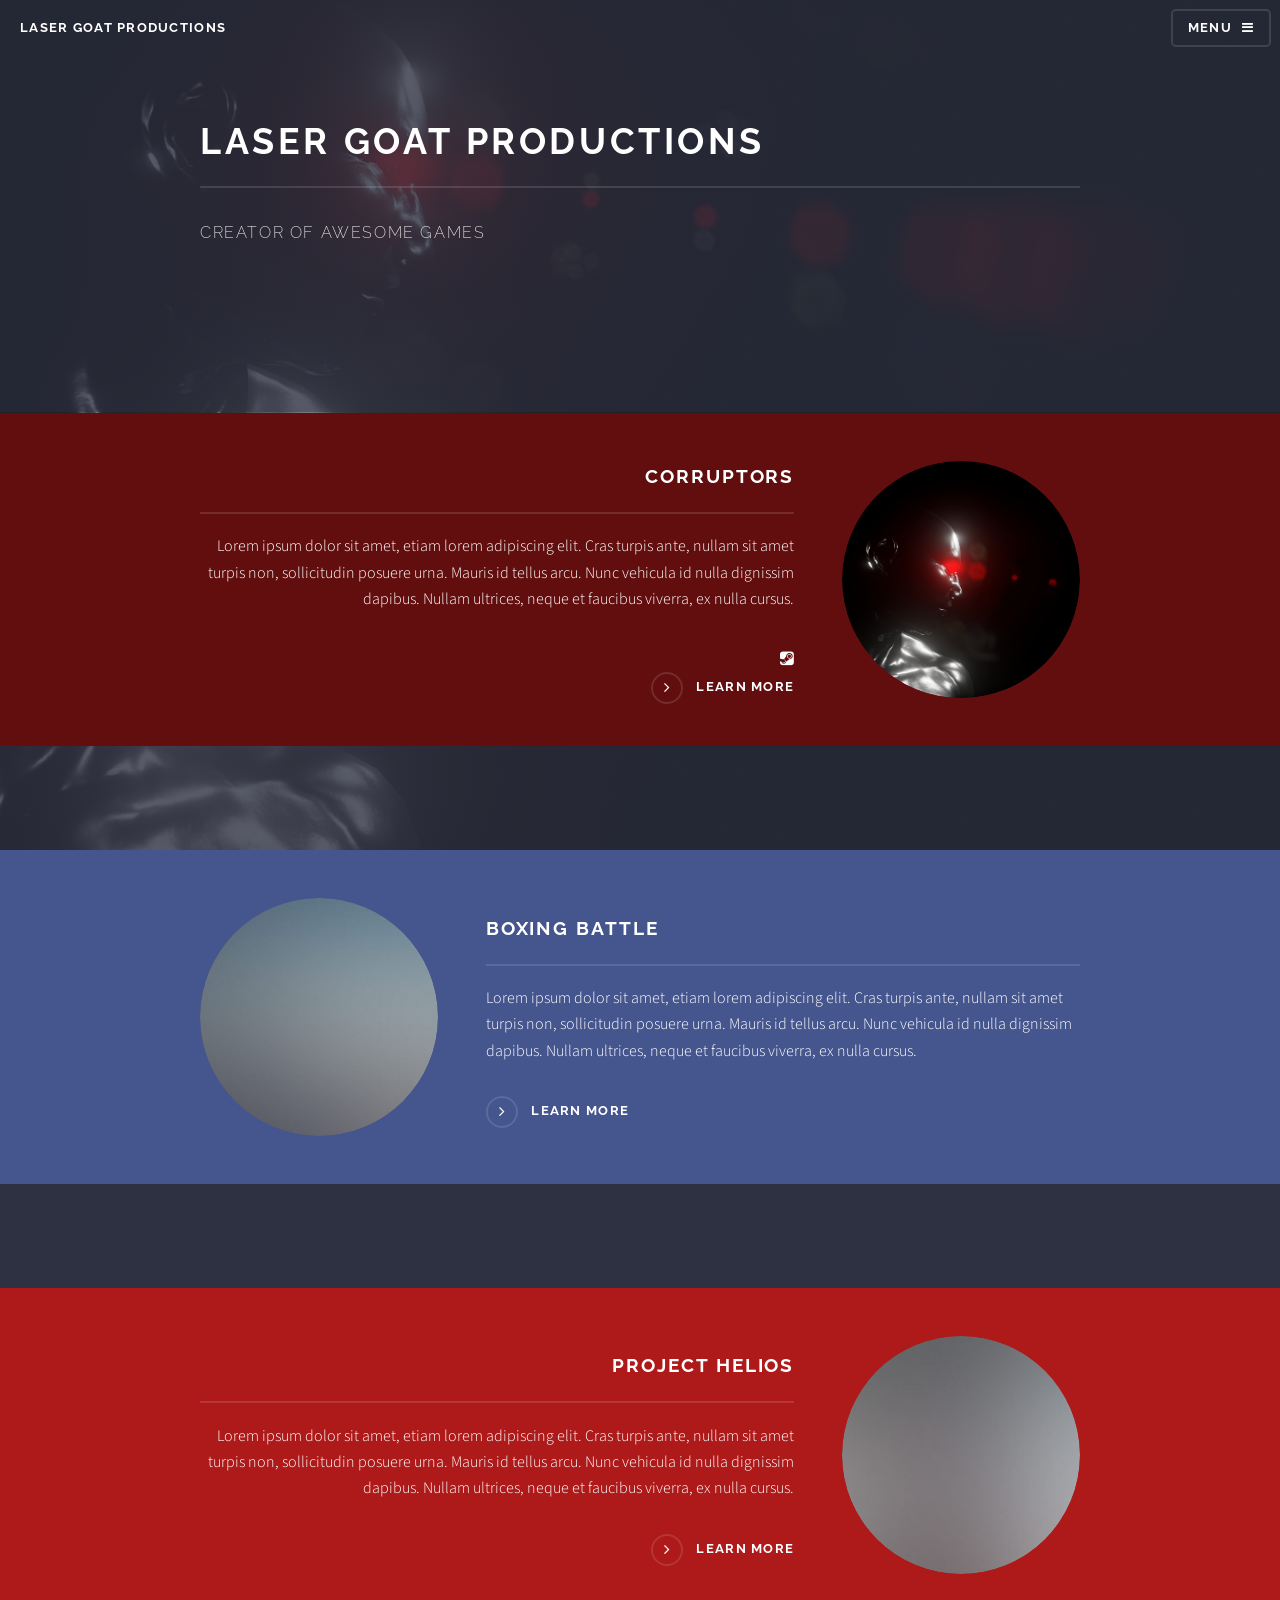
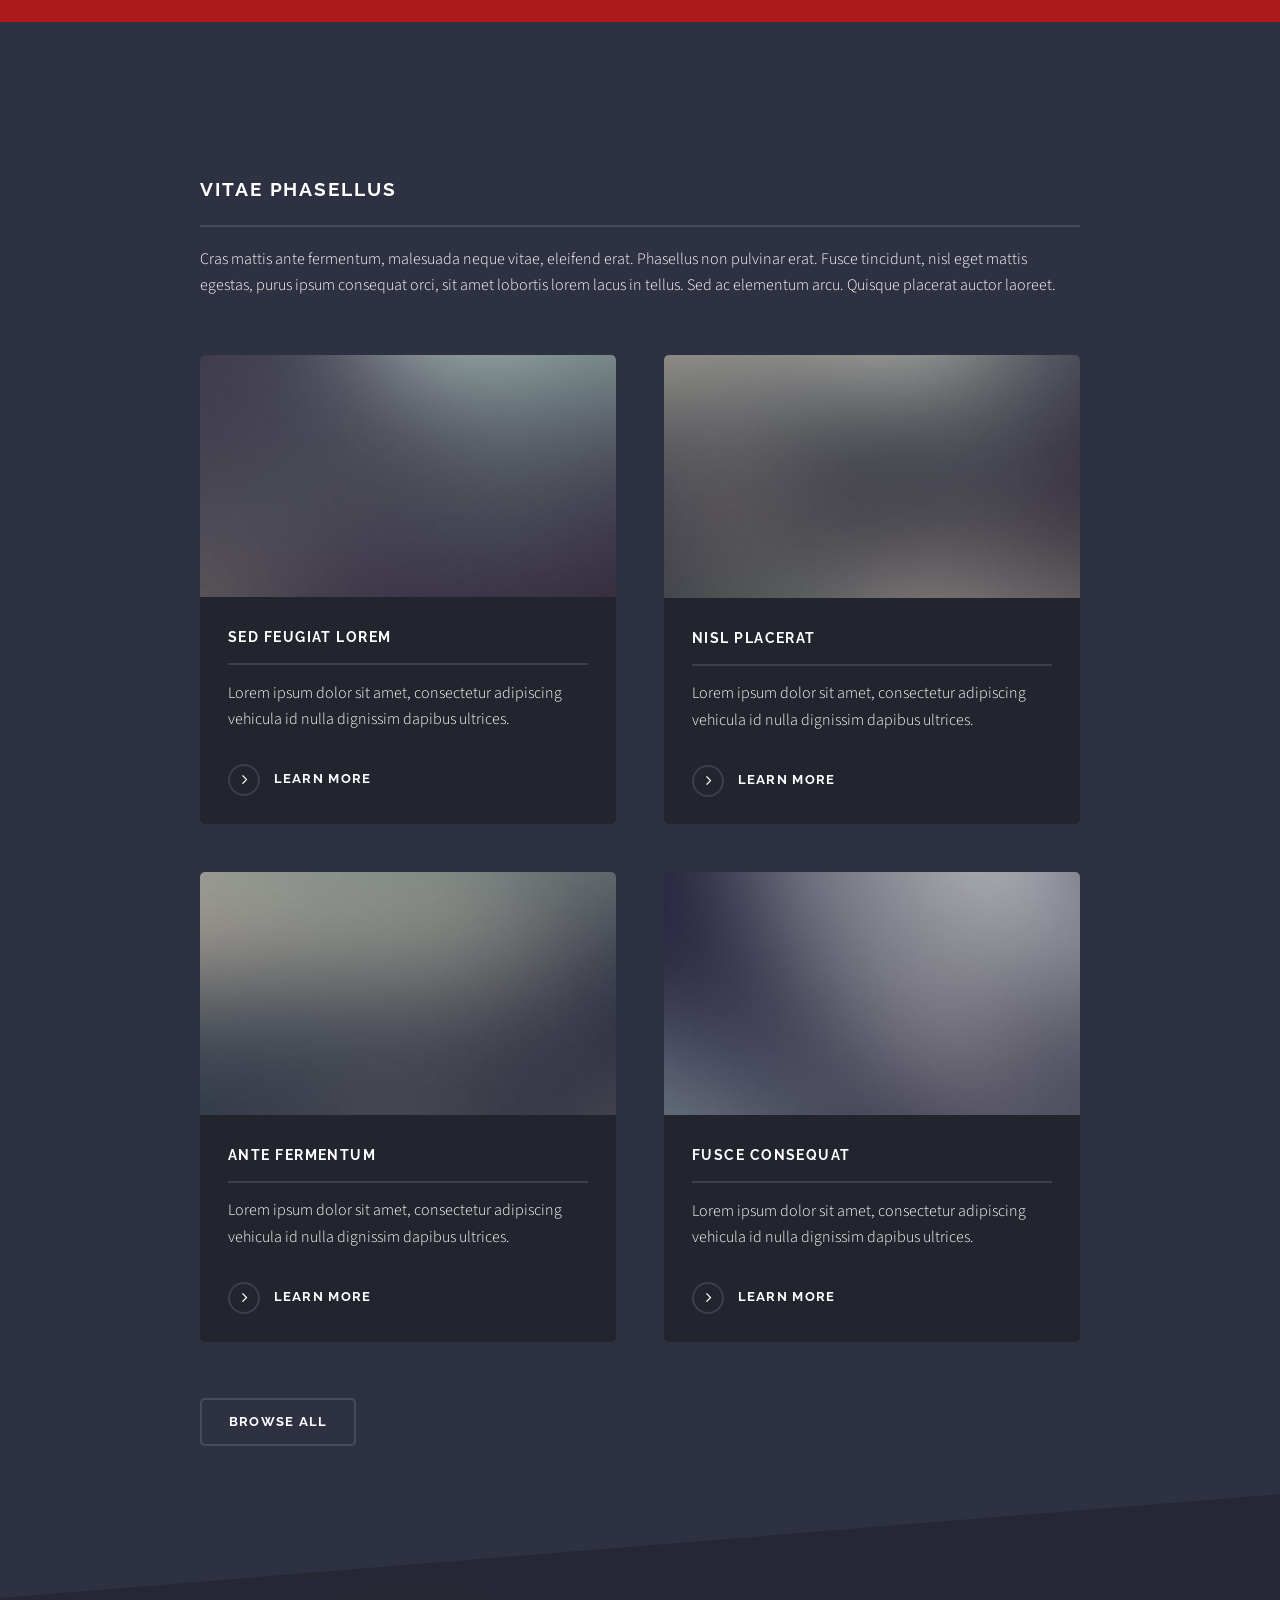
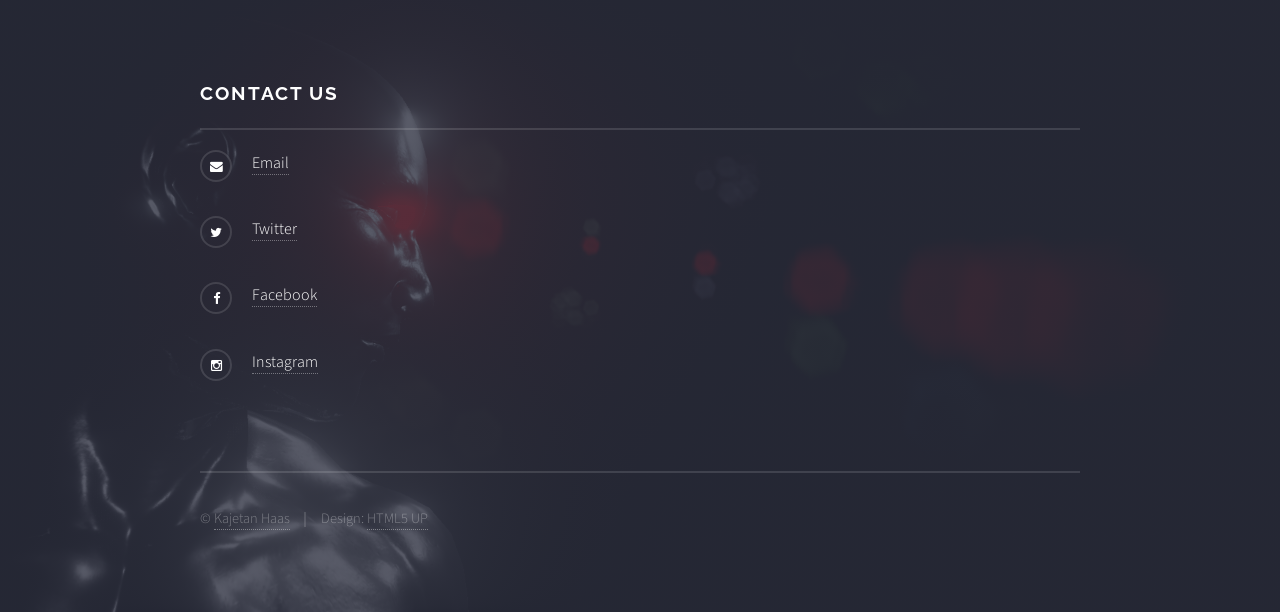
==== commit 86bd39e2: "asdf" ====
--- a/index.html
+++ b/index.html
@@ -35,7 +35,7 @@
 								<li><a href="index.html">Home</a></li>
 								<li><a href="generic.html">Generic</a></li>
 								<li><a href="elements.html">Elements</a></li>
-								<li><a href="ProjectHelios.html">ProjectHelios</a></li>
+								<li><a href="ProjectHelios.html">Project Helios</a></li>
 							</ul>
 							<a href="#" class="close">Close</a>
 						</div>
@@ -44,7 +44,6 @@
 				<!-- Banner -->
 					<section id="banner">
 						<div class="inner">
-							<div class="logo"><span class="icon fa-gamepad"></span></div>
 							<h2>Laser Goat Productions</h2>
 							<p>Creator of awesome games</p>
 						</div>
@@ -60,6 +59,7 @@
 									<div class="content">
 										<h2 class="major">Corruptors</h2>
 										<p>Lorem ipsum dolor sit amet, etiam lorem adipiscing elit. Cras turpis ante, nullam sit amet turpis non, sollicitudin posuere urna. Mauris id tellus arcu. Nunc vehicula id nulla dignissim dapibus. Nullam ultrices, neque et faucibus viverra, ex nulla cursus.</p>
+										<div class="logo"><span class="icon fa-steam-square"></span></div>
 										<a href="#" class="special">Learn more</a>
 									</div>
 								</div>
@@ -78,7 +78,7 @@
 							</section>
 
 						<!-- Three -->
-						<section id="three" class="wrapper spotlight style3">
+						<section id="three" class="wrapper spotlight style8">
 							<div class="inner">
 								<a href="#" class="image"><img src="images/pic03.jpg" alt="" /></a>
 								<div class="content">
@@ -132,8 +132,7 @@
 				<!-- Footer -->
 					<section id="footer">
 						<div class="inner">
-							<h2 class="major">Get in touch</h2>
-							<p>Cras mattis ante fermentum, malesuada neque vitae, eleifend erat. Phasellus non pulvinar erat. Fusce tincidunt, nisl eget mattis egestas, purus ipsum consequat orci, sit amet lobortis lorem lacus in tellus. Sed ac elementum arcu. Quisque placerat auctor laoreet.</p>
+							<h2 class="major">Contact Us</h2>
 							<ul class="contact">
 								<li class="fa-envelope"><a href="#">Email</a></li>
 								<li class="fa-twitter"><a href="#">Twitter</a></li>
@@ -141,7 +140,7 @@
 								<li class="fa-instagram"><a href="#">Instagram</a></li>
 							</ul>
 							<ul class="copyright">
-								<li>&copy; Untitled Inc. All rights reserved.</li><li>Design: <a href="http://html5up.net">HTML5 UP</a></li>
+								<li>&copy; <a href="http://kajetanhaas.me" ><span class="label">Kajetan Haas</span></a> </li><li>Design: <a href="http://html5up.net">HTML5 UP</a></li>
 							</ul>
 						</div>
 					</section>
--- a/assets/css/main.css
+++ b/assets/css/main.css
@@ -2656,7 +2656,7 @@
 
 		.features article {
 			padding: 1.75em 1.75em 0.1em 1.75em ;
-			background-color: #353849;
+			background-color: #22242e;
 			border-radius: 5px;
 			margin: 1.5em 3em 1.5em 0;
 			width: calc(50% - 1.5em);
@@ -3464,10 +3464,16 @@
 							background-image: url("data:image/svg+xml;charset=utf8,%3Csvg xmlns='http://www.w3.org/2000/svg' width='100' height='100' viewBox='0 0 100 100' preserveAspectRatio='none'%3E%3Cpolygon points='0,100 100,0 100,100' style='fill: #620e0e;' /%3E%3C/svg%3E");
 						}
 					.wrapper.spotlight.style8 {
-						background-color: #620e0e;
+						background-color: #AE1919;
 					}
 						.wrapper.spotlight.style8:before, .wrapper.spotlight.style8:after {
-							background-image: url("data:image/svg+xml;charset=utf8,%3Csvg xmlns='http://www.w3.org/2000/svg' width='100' height='100' viewBox='0 0 100 100' preserveAspectRatio='none'%3E%3Cpolygon points='0,100 100,0 100,100' style='fill: #620e0e;' /%3E%3C/svg%3E");
+							background-image: url("data:image/svg+xml;charset=utf8,%3Csvg xmlns='http://www.w3.org/2000/svg' width='100' height='100' viewBox='0 0 100 100' preserveAspectRatio='none'%3E%3Cpolygon points='0,100 100,0 100,100' style='fill: #AE1919;' /%3E%3C/svg%3E");
+						}
+					.wrapper.spotlight.style9 {
+						background-color: #AE1919;
+					}
+						.wrapper.spotlight.style9:before, .wrapper.spotlight.style9:after {
+							background-image: url("data:image/svg+xml;charset=utf8,%3Csvg xmlns='http://www.w3.org/2000/svg' width='100' height='100' viewBox='0 0 100 100' preserveAspectRatio='none'%3E%3Cpolygon points='0,100 100,0 100,100' style='fill: #2e3141;' /%3E%3C/svg%3E");
 						}
 
 		@media screen and (max-width: 980px) {
